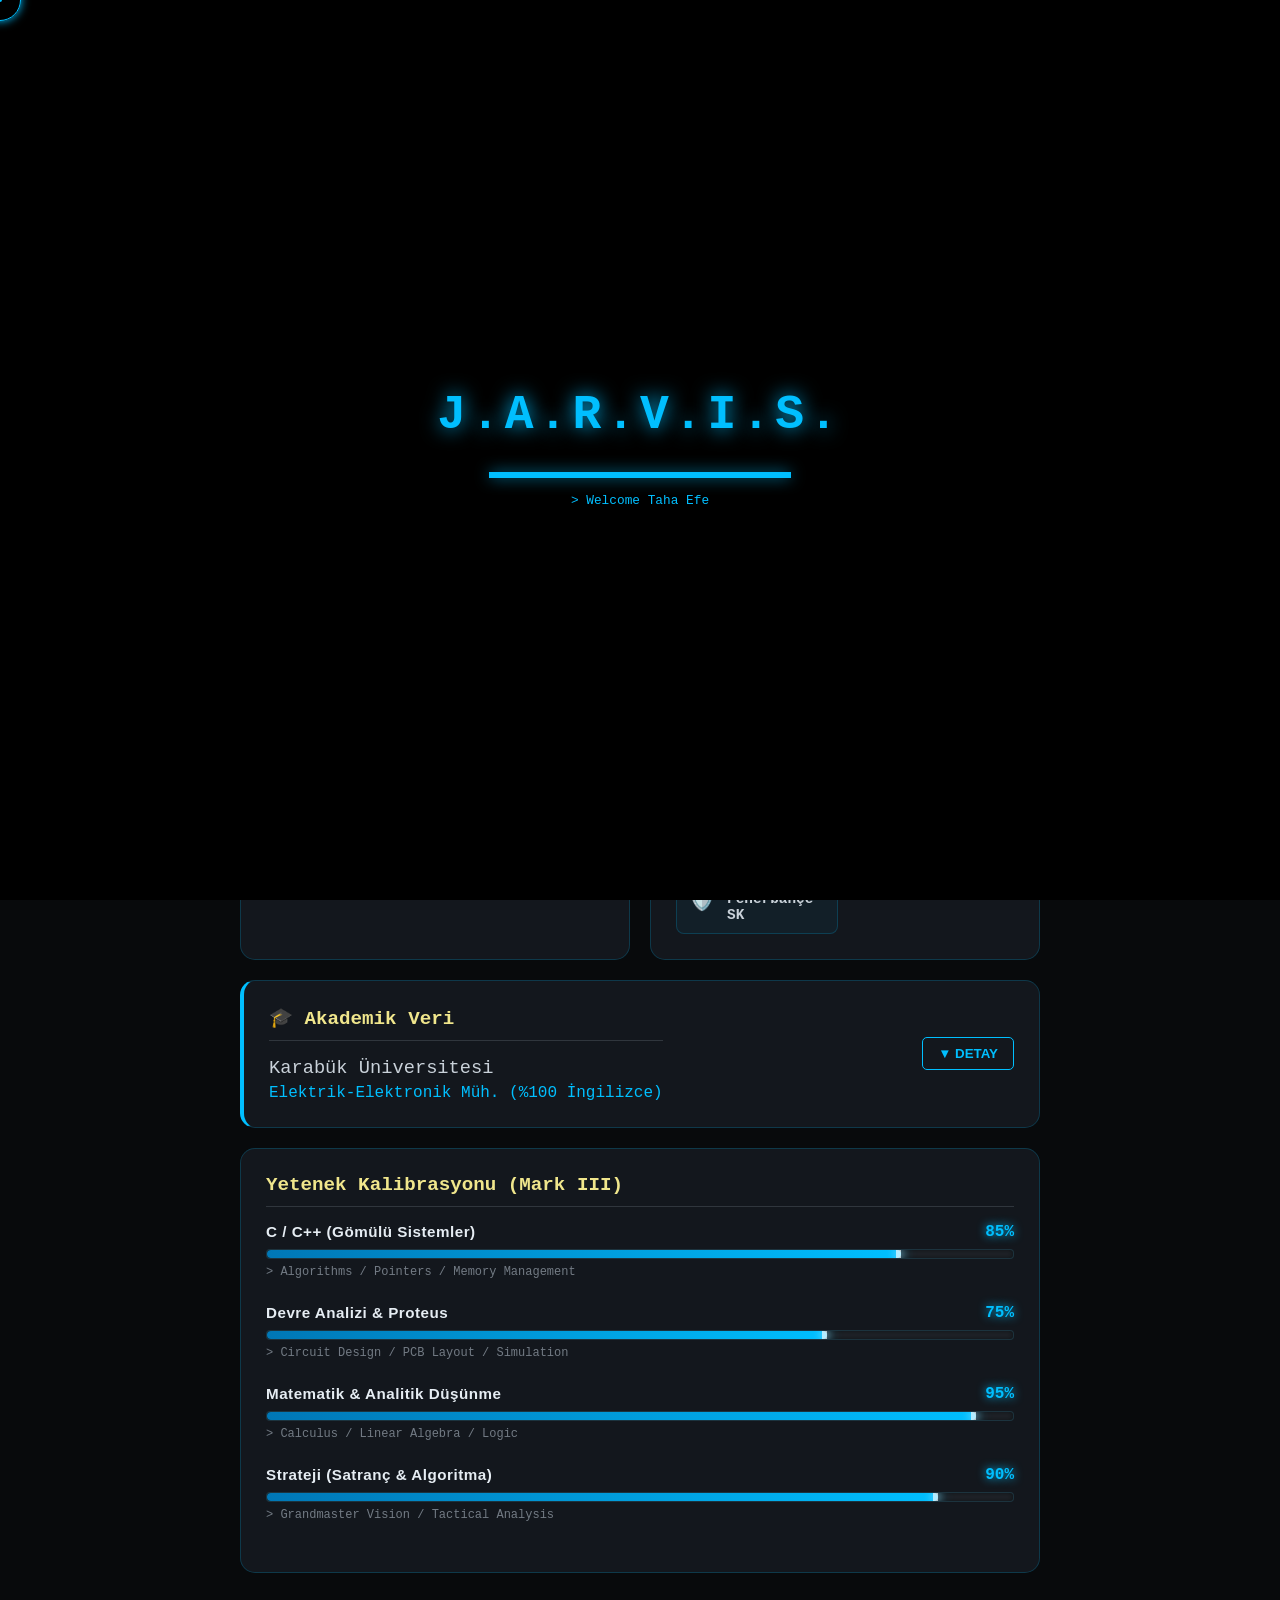
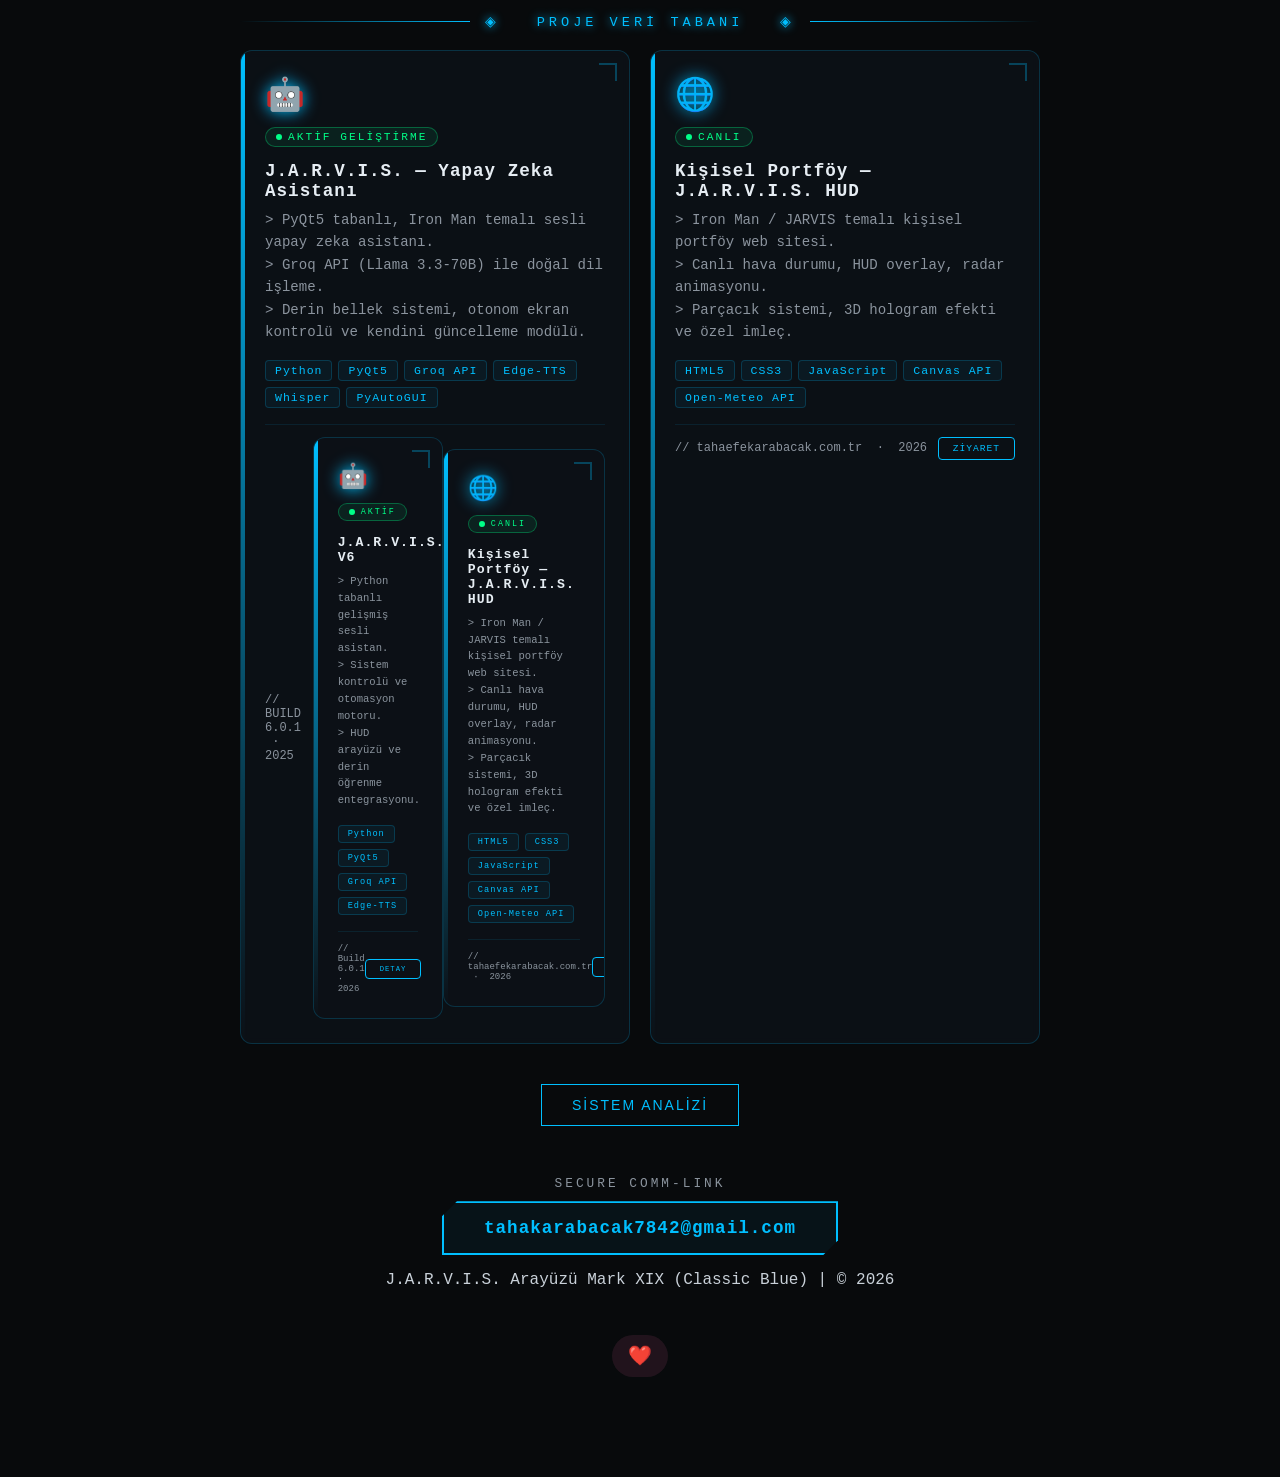
==== index.html @ f418971c "Add files via upload" ====
<!DOCTYPE html>
<html lang="tr">
<head>
    <meta name="description" content="Taha Efe Karabacak - Elektrik Elektronik Mühendisi Adayı & Yazılımcı. Kişisel portföy ve J.A.R.V.I.S. arayüzü.">
    
    <meta property="og:type" content="website">
    <meta property="og:url" content="https://www.tahaefekarabacak.com.tr/">
    <meta property="og:title" content="Taha Efe | Dijital Portföy & Sistem Arayüzü">
    <meta property="og:description" content="Taha Efe Karabacak'ın kişisel web paneli. Projeler, sistem donanımları ve mühendislik günlükleri.">
    <meta property="og:image" content="https://www.tahaefekarabacak.com.tr/onizleme.jpg">

    <meta name="twitter:card" content="summary_large_image">
    <meta name="twitter:title" content="Taha Efe | Sistem Çevrimiçi">
    <meta name="twitter:description" content="Elektrik Elektronik Mühendisi Adayı Taha Efe Karabacak'ın kişisel paneli.">
    <meta name="twitter:image" content="https://www.tahaefekarabacak.com.tr/onizleme.jpg">
    <meta charset="UTF-8">
    <meta name="viewport" content="width=device-width, initial-scale=1.0">
    <title>Taha Efe | J.A.R.V.I.S. Core Blue</title>
    <link rel="icon" type="image/svg+xml" href="data:image/svg+xml,%3Csvg xmlns='http://www.w3.org/2000/svg' viewBox='0 0 100 100'%3E%3C!-- Arka Plan Koyu --%3E%3Ccircle cx='50' cy='50' r='48' fill='%23080a0c'/%3E%3C!-- Dış Mekanik Halka --%3E%3Ccircle cx='50' cy='50' r='42' stroke='%2300e5ff' stroke-width='5' fill='none' stroke-dasharray='8 4' opacity='0.9'/%3E%3C!-- İç Enerji Çekirdeği --%3E%3Ccircle cx='50' cy='50' r='34' fill='%2300e5ff' opacity='0.7'/%3E%3Ccircle cx='50' cy='50' r='28' fill='%23ffffff' opacity='0.5'/%3E%3C!-- ÖZEL ÇİZİM ZIRH PLAKASI 'T' HARFİ --%3E%3Cpolygon points='25,32 75,32 70,45 56,45 54,78 46,78 44,45 30,45' fill='%23000000' stroke='%2300e5ff' stroke-width='1.5'/%3E%3C/svg%3E">    
    

    <style>
        /* --- 0. SABİT TEMA (BLUE) --- */
        :root {
            --primary-color: #00bfff; /* J.A.R.V.I.S. Mavisi */
            --bg-color: #080a0c;
            --text-color: #c9d1d9;
            --panel-bg: rgba(0, 191, 255, 0.03);
            --border-style: 1px solid rgba(0, 191, 255, 0.3);
        }

        /* --- 1. TEMEL YAPILAR --- */
        body {
            background-color: var(--bg-color);
            color: var(--text-color);
            font-family: 'Segoe UI', 'Courier New', sans-serif;
            margin: 0;
            display: flex;
            justify-content: center;
            padding: 40px 0;
            min-height: 100vh;
            overflow-x: hidden;
            cursor: none;
        }

        /* --- BOOT SCREEN --- */
        #boot-screen {
            position: fixed; top: 0; left: 0; width: 100vw; height: 100vh;
            background-color: #000000; z-index: 999999;
            display: flex; flex-direction: column; justify-content: center; align-items: center;
            font-family: 'Courier New', monospace; color: var(--primary-color);
            transition: transform 0.8s ease-in-out, opacity 0.8s ease-in-out;
        }
        .boot-logo { 
            font-size: 3em; font-weight: bold; letter-spacing: 5px; margin-bottom: 30px; 
            text-shadow: 0 0 20px var(--primary-color); animation: pulse 1s infinite; 
        }
        .boot-loader-container { width: 300px; height: 4px; background: #111; border: 1px solid var(--primary-color); position: relative; margin-bottom: 15px; }
        .boot-bar { height: 100%; background: var(--primary-color); width: 0%; box-shadow: 0 0 15px var(--primary-color); transition: width 0.1s linear; }
        .boot-log { font-size: 0.8em; color: var(--primary-color); min-height: 20px; text-align: center; }

        /* --- ÖZEL İMLEÇ --- */
        #custom-cursor {
            position: fixed; top: 0; left: 0; width: 40px; height: 40px;
            border: 1px solid var(--primary-color); border-radius: 50%; pointer-events: none; z-index: 9999999;
            transform: translate(-50%, -50%); box-shadow: 0 0 10px var(--primary-color);
            transition: width 0.1s, height 0.1s;
        }
        #custom-cursor::after {
            content: ''; position: absolute; top: 50%; left: 50%; width: 4px; height: 4px;
            background: var(--primary-color); border-radius: 50%; transform: translate(-50%, -50%);
        }
        body.clicking #custom-cursor { width: 30px; height: 30px; background: rgba(0, 191, 255, 0.2); }

        .container { width: 90%; max-width: 800px; text-align: center; position: relative; z-index: 2; padding-bottom: 60px; }
        #particle-canvas { position: fixed; top: 0; left: 0; width: 100%; height: 100%; z-index: 1; pointer-events: none; }

        /* --- ATMOSFER --- */
        .scanline {
            position: fixed; top: 0; left: 0; width: 100%; height: 5px;
            background: linear-gradient(to bottom, transparent, var(--primary-color), transparent);
            opacity: 0.1; z-index: 999; pointer-events: none; animation: scan 6s linear infinite;
        }
        .corner-bracket { position: fixed; width: 30px; height: 30px; border: 2px solid var(--primary-color); z-index: 100; pointer-events: none; opacity: 0.6; }
        .top-left { top: 20px; left: 20px; border-right: none; border-bottom: none; }
        .top-right { top: 20px; right: 20px; border-left: none; border-bottom: none; }
        .bottom-left { bottom: 20px; left: 20px; border-right: none; border-top: none; }
        .bottom-right { bottom: 20px; right: 20px; border-left: none; border-top: none; }

        /* --- 3D HOLOGRAM --- */
        .reactor-section { position: relative; height: 350px; display: flex; justify-content: center; align-items: center; margin-bottom: 20px; perspective: 1000px; }
        .hologram-base { 
            position: absolute; bottom: 20px; width: 200px; height: 200px; 
            border: 4px solid var(--primary-color); border-radius: 50%; opacity: 0.3;
            transform: rotateX(70deg); box-shadow: 0 0 50px var(--primary-color), inset 0 0 20px var(--primary-color); 
            animation: baseSpin 10s linear infinite;
        }
        .hologram-base::before { 
            content: ''; position: absolute; top: -10px; left: -10px; right: -10px; bottom: -10px; 
            border: 2px dashed var(--primary-color); border-radius: 50%; opacity: 0.5;
            animation: baseSpin 15s linear infinite reverse;
        }
        .hologram-beam { 
            position: absolute; bottom: 80px; width: 160px; height: 200px; 
            background: linear-gradient(to top, var(--primary-color), transparent); opacity: 0.2;
            transform: perspective(500px) rotateX(20deg); clip-path: polygon(20% 0%, 80% 0%, 100% 100%, 0% 100%); 
            filter: blur(10px); pointer-events: none;
        }
        .arc-reactor { 
            position: relative; width: 140px; height: 140px; border-radius: 50%; 
            display: flex; justify-content: center; align-items: center;
            background: radial-gradient(circle, rgba(13,17,23,0.9) 60%, transparent 70%); 
            box-shadow: 0 0 50px var(--primary-color); z-index: 10; 
            animation: floatReactor 4s ease-in-out infinite;
        }
        
        .arc-reactor::before { 
            content: ""; position: absolute; width: 100%; height: 100%; border-radius: 50%; 
            background: repeating-conic-gradient(from 0deg, var(--primary-color) 0deg 10deg, transparent 10deg 40deg); 
            -webkit-mask: radial-gradient(farthest-side, transparent 75%, #fff 76%); 
            mask: radial-gradient(farthest-side, transparent 75%, #fff 76%); 
            box-shadow: 0 0 30px var(--primary-color); animation: spin 5s linear infinite;
        }
        .core { 
            width: 40px; height: 40px; background: radial-gradient(circle, #ffffff 10%, var(--primary-color) 90%); 
            border-radius: 50%; box-shadow: 0 0 20px #fff, 0 0 60px var(--primary-color); 
            border: 2px solid rgba(255,255,255,0.8); animation: pulse 3s infinite alternate;
        }

        /* --- HUD --- */
        .hud-overlay { position: fixed; top: 0; left: 0; width: 100%; height: 100%; pointer-events: none; z-index: 100; padding: 20px; box-sizing: border-box; font-family: 'Courier New', monospace; color: var(--primary-color); font-size: 0.8em; text-shadow: 0 0 5px var(--primary-color); }
        .hud-top-left { position: absolute; top: 40px; left: 40px; text-align: left; }
        .hud-top-right { position: absolute; top: 40px; right: 40px; text-align: right; }
        .hud-bottom-left { position: absolute; bottom: 40px; left: 40px; text-align: left; }
        .hud-bottom-right { position: absolute; bottom: 40px; right: 40px; text-align: right; }
        .hud-box { border-left: 2px solid var(--primary-color); background: linear-gradient(90deg, rgba(0, 191, 255, 0.05), transparent); padding: 5px 10px; margin-bottom: 8px; }
        .hud-label { color: #8b949e; font-size: 0.7em; display: block; margin-bottom: 2px; }
        .hud-value { font-weight: bold; letter-spacing: 1px; }
        .blink { animation: blinker 1s linear infinite; }
        .radar-box { display: flex; flex-direction: column; align-items: center; justify-content: center; border-left: 2px solid var(--primary-color); background: rgba(0, 191, 255, 0.02); padding: 10px; }
        .radar-circle { width: 60px; height: 60px; border: 1px solid var(--primary-color); border-radius: 50%; position: relative; overflow: hidden; opacity: 0.8; }
        .radar-circle::after { content: ''; position: absolute; top: 50%; left: 50%; width: 4px; height: 4px; background: #fff; border-radius: 50%; transform: translate(-50%, -50%); }
        .radar-sweep { position: absolute; top: 0; left: 0; width: 100%; height: 100%; background: conic-gradient(from 0deg, transparent 0deg, var(--primary-color) 360deg); border-radius: 50%; animation: radarSpin 2s linear infinite; opacity: 0.5; }

        /* --- KARTLAR --- */
        .cards-layout { display: flex; gap: 20px; margin-top: 30px; flex-wrap: wrap; perspective: 1000px; }
        .card { flex: 1; min-width: 300px; background: rgba(22, 27, 34, 0.85); padding: 25px; border-radius: 15px; border: 1px solid rgba(0, 191, 255, 0.2); text-align: left; backdrop-filter: blur(3px); transform-style: preserve-3d; transform: perspective(1000px); transition: transform 0.1s ease, box-shadow 0.3s ease; }
        .card:hover { border-color: var(--primary-color); box-shadow: 0 0 30px var(--primary-color); }
        h1 { color: var(--primary-color); letter-spacing: 4px; text-transform: uppercase; margin: 20px 0; font-size: 2em; text-shadow: 0 0 10px var(--primary-color); }
        h2 { color: #f0e68c; font-size: 1.2em; border-bottom: 1px solid #30363d; padding-bottom: 10px; margin-top: 0; }
        .specs-grid { display: grid; grid-template-columns: repeat(auto-fit, minmax(140px, 1fr)); gap: 15px; margin-top: 15px; }
        .spec-item { background: rgba(0, 191, 255, 0.05); border: 1px solid rgba(0, 191, 255, 0.2); border-radius: 8px; padding: 10px; display: flex; align-items: center; transition: 0.3s; cursor: none; }
        .spec-item:hover { background: rgba(0, 191, 255, 0.15); border-color: var(--primary-color); transform: translateY(-3px); box-shadow: 0 0 15px var(--primary-color); }
        .spec-icon { font-size: 1.5em; margin-right: 10px; }
        .spec-info { display: flex; flex-direction: column; text-align: left; }
        .spec-label { font-size: 0.75em; color: #8b949e; text-transform: uppercase; letter-spacing: 1px; }
        .spec-value { font-size: 0.9em; color: #c9d1d9; font-weight: bold; margin-top: 2px; }
        .skill-box-pro { margin-bottom: 25px; position: relative; }
        .sb-header { display: flex; justify-content: space-between; margin-bottom: 8px; font-family: 'Segoe UI', sans-serif; }
        .sb-name { color: #e6edf3; font-weight: 600; letter-spacing: 0.5px; font-size: 0.95em; }
        .sb-val { color: var(--primary-color); font-weight: bold; font-family: 'Courier New', monospace; text-shadow: 0 0 10px var(--primary-color); }
        .sb-track { height: 8px; background: rgba(255, 255, 255, 0.05); border-radius: 4px; overflow: hidden; position: relative; box-shadow: inset 0 0 5px rgba(0,0,0,0.5); border: 1px solid rgba(0, 191, 255, 0.1); }
        .sb-fill { height: 100%; background: linear-gradient(90deg, #0077b6, var(--primary-color)); border-radius: 4px; box-shadow: 0 0 15px var(--primary-color); position: relative; width: 0; animation: loadLaser 1.5s cubic-bezier(0.22, 1, 0.36, 1) forwards; }
        .sb-fill::after { content: ''; position: absolute; top: 0; right: 0; width: 5px; height: 100%; background: #fff; box-shadow: 0 0 10px #fff; opacity: 0.7; }
        .sb-tags { font-size: 0.75em; color: #8b949e; margin-top: 6px; font-family: 'Courier New', monospace; opacity: 0.8; }
        .stark-button { background: transparent; color: var(--primary-color); border: 1px solid var(--primary-color); padding: 12px 30px; font-size: 14px; letter-spacing: 2px; cursor: none; margin-top: 40px; transition: 0.3s; text-transform: uppercase; }
        .stark-button:hover { background: var(--primary-color); color: #080a0c; box-shadow: 0 0 30px var(--primary-color); }

        /* --- MAIL BUTONU --- */
        .comm-link-wrapper { display: flex; flex-direction: column; align-items: center; margin-top: 50px; }
        .comm-label { font-size: 0.8em; letter-spacing: 3px; color: #8b949e; margin-bottom: 10px; text-transform: uppercase; font-family: 'Courier New', monospace; }
        .jarvis-btn { position: relative; display: inline-flex; justify-content: center; align-items: center; background: rgba(0, 191, 255, 0.05); border: 2px solid var(--primary-color); padding: 15px 40px; font-family: 'Courier New', monospace; color: var(--primary-color); font-size: 1.1em; font-weight: bold; letter-spacing: 1px; cursor: none; overflow: hidden; transition: all 0.3s ease; clip-path: polygon(15px 0, 100% 0, 100% calc(100% - 15px), calc(100% - 15px) 100%, 0 100%, 0 15px); }
        .jarvis-btn:hover { background: rgba(0, 191, 255, 0.2); box-shadow: 0 0 30px var(--primary-color); text-shadow: 0 0 10px var(--primary-color); letter-spacing: 2px; }
        .btn-glare { position: absolute; top: 0; left: -100%; width: 50%; height: 100%; background: linear-gradient(90deg, transparent, rgba(255,255,255,0.4), transparent); transform: skewX(-25deg); animation: glareAnim 3s infinite; }
        .jarvis-btn.copied { border-color: #00ff00; color: #00ff00; background: rgba(0, 255, 0, 0.1); box-shadow: 0 0 30px rgba(0, 255, 0, 0.4); }

        .secret-protocol { margin-top: 30px; display: inline-flex; align-items: center; justify-content: center; background: rgba(255, 105, 180, 0.1); padding: 8px 15px; border-radius: 30px; transition: 0.5s; cursor: none; border: 1px solid transparent; }
        .secret-protocol:hover { background: rgba(255, 105, 180, 0.2); border: 1px solid #ff69b4; box-shadow: 0 0 15px rgba(255, 105, 180, 0.4); }
        .heart-icon { font-size: 1.2em; animation: heartbeat 1.5s infinite; }
        .hidden-message { max-width: 0; opacity: 0; overflow: hidden; white-space: nowrap; color: #ff69b4; font-weight: bold; font-size: 0.95em; transition: all 0.8s ease-in-out; margin-left: 0; }
        .secret-protocol:hover .hidden-message { max-width: 300px; opacity: 1; margin-left: 10px; }

        /* --- MODAL --- */
        .modal-overlay { 
            display: none; position: fixed; top: 0; left: 0; width: 100%; height: 100%; 
            background: rgba(0, 0, 0, 0.85); 
            z-index: 100000; 
            justify-content: center; align-items: center; backdrop-filter: blur(5px); 
        }
        .modal-content { background: rgba(13, 17, 23, 0.95); border: 2px solid var(--primary-color); box-shadow: 0 0 50px var(--primary-color), inset 0 0 20px rgba(0, 191, 255, 0.2); padding: 30px; width: 80%; max-width: 500px; border-radius: 10px; text-align: left; animation: scaleIn 0.3s ease-out; cursor: none; }
        .modal-header { color: var(--primary-color); border-bottom: 1px dashed var(--primary-color); padding-bottom: 10px; margin-top: 0; text-transform: uppercase; letter-spacing: 2px; text-shadow: 0 0 10px var(--primary-color); }
        .modal-text { font-family: 'Courier New', monospace; color: #c9d1d9; line-height: 1.6; margin-top: 15px; font-size: 0.95em; min-height: 150px; }

        @keyframes spin { from { transform: rotate(0deg); } to { transform: rotate(360deg); } }
        @keyframes pulse { 0% { transform: scale(0.9); opacity: 0.8; } 100% { transform: scale(1.1); opacity: 1; } }
        @keyframes scaleIn { from { transform: scale(0.8); opacity: 0; } to { transform: scale(1); opacity: 1; } }
        @keyframes heartbeat { 0% { transform: scale(1); } 15% { transform: scale(1.3); } 30% { transform: scale(1); } 45% { transform: scale(1.15); } 60% { transform: scale(1); } }
        @keyframes loadLaser { from { width: 0; } }
        @keyframes scan { 0% { top: -10%; } 100% { top: 110%; } }
        @keyframes blinker { 50% { opacity: 0; } }
        @keyframes baseSpin { from { transform: rotateX(70deg) rotateZ(0deg); } to { transform: rotateX(70deg) rotateZ(360deg); } }
        @keyframes floatReactor { 0%, 100% { transform: translateY(0); } 50% { transform: translateY(-15px); } }
        @keyframes glareAnim { 0% { left: -100%; } 20% { left: 200%; } 100% { left: 200%; } }
        @keyframes radarSpin { from { transform: rotate(0deg); } to { transform: rotate(360deg); } }
        /* --- PROJELERİM SEKME --- */
        .section-title {
            display: flex; align-items: center; gap: 15px;
            margin: 40px 0 20px 0; text-align: left;
        }
        .section-title::before {
            content: ''; flex: 1; height: 1px;
            background: linear-gradient(90deg, transparent, var(--primary-color));
        }
        .section-title::after {
            content: ''; flex: 1; height: 1px;
            background: linear-gradient(90deg, var(--primary-color), transparent);
        }
        .section-title span {
            color: var(--primary-color); font-family: 'Courier New', monospace;
            font-size: 0.85em; letter-spacing: 4px; text-transform: uppercase;
            text-shadow: 0 0 10px var(--primary-color); white-space: nowrap;
        }
        .project-grid { display: grid; grid-template-columns: repeat(auto-fit, minmax(340px, 1fr)); gap: 20px; margin-top: 10px; }
        .project-card { background: rgba(13,17,23,0.9); border: 1px solid rgba(0,191,255,0.2); border-radius: 12px; padding: 24px; text-align: left; position: relative; overflow: hidden; transition: all 0.3s ease; cursor: none; backdrop-filter: blur(5px); }
        .project-card::before { content: ''; position: absolute; top: 0; left: 0; width: 4px; height: 100%; background: linear-gradient(180deg, var(--primary-color), transparent); }
        .project-card:hover { border-color: var(--primary-color); box-shadow: 0 0 30px rgba(0,191,255,0.15); transform: translateY(-4px); }
        .project-corner { position: absolute; top: 12px; right: 12px; width: 16px; height: 16px; border-top: 2px solid var(--primary-color); border-right: 2px solid var(--primary-color); opacity: 0.3; transition: 0.3s; }
        .project-card:hover .project-corner { opacity: 1; }
        .project-status { display: inline-flex; align-items: center; gap: 6px; font-size: 0.7em; font-family: 'Courier New', monospace; letter-spacing: 2px; text-transform: uppercase; padding: 3px 10px; border-radius: 20px; margin-bottom: 14px; }
        .status-active { color: #00ff88; background: rgba(0,255,136,0.08); border: 1px solid rgba(0,255,136,0.3); }
        .status-wip    { color: #ffaa00; background: rgba(255,170,0,0.08);  border: 1px solid rgba(255,170,0,0.3); }
        .status-done   { color: var(--primary-color); background: rgba(0,191,255,0.08); border: 1px solid rgba(0,191,255,0.3); }
        .status-dot { width: 6px; height: 6px; border-radius: 50%; background: currentColor; animation: blinker 1.2s linear infinite; }
        .project-name { color: #e6edf3; font-size: 1.1em; font-weight: 700; letter-spacing: 1px; margin-bottom: 8px; }
        .project-desc { color: #8b949e; font-size: 0.88em; line-height: 1.6; margin-bottom: 16px; font-family: 'Courier New', monospace; }
        .project-tags { display: flex; flex-wrap: wrap; gap: 6px; margin-bottom: 16px; }
        .tag { font-size: 0.72em; font-family: 'Courier New', monospace; padding: 3px 9px; border-radius: 4px; letter-spacing: 1px; background: rgba(0,191,255,0.06); border: 1px solid rgba(0,191,255,0.2); color: var(--primary-color); }
        .project-meta { display: flex; justify-content: space-between; align-items: center; border-top: 1px solid rgba(0,191,255,0.1); padding-top: 12px; font-size: 0.75em; font-family: 'Courier New', monospace; color: #8b949e; }
        .project-btn { background: transparent; border: 1px solid var(--primary-color); color: var(--primary-color); padding: 5px 14px; font-size: 0.8em; font-family: 'Courier New', monospace; letter-spacing: 1px; cursor: none; transition: 0.3s; border-radius: 4px; }
        .project-btn:hover { background: var(--primary-color); color: #080a0c; box-shadow: 0 0 15px var(--primary-color); }
        .project-icon { font-size: 2em; margin-bottom: 12px; display: block; filter: drop-shadow(0 0 8px var(--primary-color)); }

    </style>
</head>
<body>

    <div id="boot-screen">
        <div class="boot-logo">J.A.R.V.I.S.</div>
        <div class="boot-loader-container"><div class="boot-bar" id="boot-bar-fill"></div></div>
        <div class="boot-log" id="boot-log">Initializing...</div>
    </div>

    <div id="custom-cursor"></div>
    <canvas id="particle-canvas"></canvas>
    
    <div class="scanline"></div>
    <div class="corner-bracket top-left"></div>
    <div class="corner-bracket top-right"></div>
    <div class="corner-bracket bottom-left"></div>
    <div class="corner-bracket bottom-right"></div>

    <div class="hud-overlay">
        <div class="hud-top-left">
            <div class="hud-box"><span class="hud-label">SYSTEM TIME</span><span class="hud-value" id="hud-time">00:00:00</span></div>
            <div class="hud-box"><span class="hud-label">DATE</span><span class="hud-value" id="hud-date">YYYY-MM-DD</span></div>
        </div>
        <div class="hud-top-right">
            <div class="hud-box"><span class="hud-label">LOCATION</span><span class="hud-value">KARABUK, TR</span></div>
            <div class="hud-box"><span class="hud-label">COORDS</span><span class="hud-value">41.20°N, 32.62°E</span></div>
            <div class="hud-box"><span class="hud-label">WEATHER (LIVE)</span><span class="hud-value" id="hud-weather">CONNECTING...</span></div>
        </div>
        <div class="hud-bottom-left">
            <div class="hud-box"><span class="hud-label">CPU LOAD</span><span class="hud-value" id="hud-cpu">12%</span></div>
            <div class="hud-box"><span class="hud-label">MEMORY</span><span class="hud-value" id="hud-ram">4.2 / 32 GB</span></div>
        </div>
        <div class="hud-bottom-right">
            <div class="radar-box"><span class="hud-label">RADAR SCAN</span><div class="radar-circle"><div class="radar-sweep"></div></div></div>
            <div class="hud-box" style="margin-top:5px; text-align:right;"><span class="hud-label">NETWORK</span><span class="hud-value" style="color:#00ff00;">ONLINE <span class="blink">●</span></span></div>
        </div>
    </div>

    <div class="container">
        
        <div class="reactor-section">
            <div class="hologram-base"></div> 
            <div class="hologram-beam"></div> 
            <div class="arc-reactor">
                <div class="core"></div>
            </div>
        </div>

        <h1>SİSTEM J.A.R.V.I.S.</h1>
        <h2 style="color: #c9d1d9; letter-spacing: 4px; font-weight: 300; font-size: 1.5em; margin-top: 0;">TAHA EFE KARABACAK</h2>
        <p style="color: #8b949e; letter-spacing: 1px;">Elektrik-Elektronik Mühendisliği | Karabük Üniversitesi</p>

        <div class="cards-layout">
            <section class="card tilt-card">
                <h2>🧬 Kimlik & Misyon</h2>
                <p style="margin-bottom: 15px;">Merhaba, ben Taha Efe. Karabük Üniversitesi <strong>Elektrik-Elektronik Mühendisliği</strong> öğrencisiyim.</p>
                <p>Mühendislik disiplinini sanatsal vizyonla birleştiriyorum. Satranç tahtasındaki stratejik derinliği, elektronik devrelerin karmaşık dünyasına taşıyorum.</p>
                <p style="margin-top: 15px; color: #8b949e; font-style: italic;">"Hedefim: Geleceğin teknolojilerini sadece kullanmak değil, bizzat inşa etmek."</p>
            </section>

            <section class="card tilt-card">
                <h2>📂 Teknik Veri Tabanı</h2>
                <p style="font-size: 0.8em; color: #8b949e; margin-bottom: 15px;">(Detaylı analiz için modüllere tıklayınız)</p>
                <div class="specs-grid">
                    <div class="spec-item" onclick="detayGoster('misyon')"><span class="spec-icon">🚀</span><div class="spec-info"><span class="spec-label">Ana Direktif</span><span class="spec-value">Vizyon & Misyon</span></div></div>
                    <div class="spec-item" onclick="detayGoster('egitim')"><span class="spec-icon">🎓</span><div class="spec-info"><span class="spec-label">Mimari / Bölüm</span><span class="spec-value">Elektrik-Elektronik</span></div></div>
                    <div class="spec-item" onclick="detayGoster('dil')"><span class="spec-icon">🌐</span><div class="spec-info"><span class="spec-label">İletişim</span><span class="spec-value">%100 İngilizce</span></div></div>
                    <div class="spec-item" onclick="detayGoster('strateji')"><span class="spec-icon">🏆</span><div class="spec-info"><span class="spec-label">Algoritma</span><span class="spec-value">14x Madalya</span></div></div>
                    <div class="spec-item" onclick="detayGoster('takim')"><span class="spec-icon">🛡️</span><div class="spec-info"><span class="spec-label">Sadakat</span><span class="spec-value">Fenerbahçe SK</span></div></div>
                </div>
            </section>
        </div>

        <div class="card tilt-card" style="margin-top: 20px; border-left: 4px solid var(--primary-color);">
            <div style="display: flex; justify-content: space-between; align-items: center;">
                <div style="text-align: left;">
                    <h2>🎓 Akademik Veri</h2>
                    <h3 style="color: #c9d1d9; font-weight: 400; margin: 0;">Karabük Üniversitesi</h3>
                    <p style="color: var(--primary-color); margin-top: 5px; margin-bottom: 0;">Elektrik-Elektronik Müh. (%100 İngilizce)</p>
                </div>
                <button onclick="egitimDetay()" id="btn-detay" style="background: transparent; border: 1px solid var(--primary-color); color: var(--primary-color); padding: 8px 15px; cursor: none; border-radius: 5px; font-weight: bold;">▼ DETAY</button>
            </div>
            <div id="gizli-detay" style="display: none; margin-top: 20px; padding-top: 15px; border-top: 1px dashed rgba(255,255,255, 0.3); text-align: left;">
                <p style="line-height: 1.6; color: #c9d1d9; font-family: 'Courier New', monospace; font-size: 0.95em;">
                    <strong style="color: var(--primary-color);">> J.A.R.V.I.S. ACADEMIC PROTOCOL v2.5</strong><br>
                    <strong style="color: var(--primary-color);">> STATUS:</strong> ACTIVE DATA ACQUISITION...<br><br>
                    <strong>[KONUM DÜĞÜMÜ]:</strong> Karabük Üniversitesi Üssü.<br>
                    <strong>[ANA DİREKTİF]:</strong> Elektrik-Elektronik Mühendisliği.<br>
                    <strong>[DİL PARAMETRESİ]:</strong> %100 İngilizce Entegrasyonu.<br><br>
                    <strong style="color: var(--primary-color);">> SİSTEM ANALİZİ:</strong><br>
                    Efendim, şu anda temel veri toplama aşamasındayım. Eğitim modülü, küresel mühendislik standartlarına erişim için %100 İngilizce olarak kodlanmıştır.
                </p>
            </div>
        </div>

        <div class="card tilt-card" style="margin-top: 20px;">
            <h2>Yetenek Kalibrasyonu (Mark III)</h2>
            <div class="skill-box-pro">
                <div class="sb-header"><span class="sb-name">C / C++ (Gömülü Sistemler)</span><span class="sb-val">85%</span></div>
                <div class="sb-track"><div class="sb-fill" style="width: 85%;"></div></div>
                <div class="sb-tags">> Algorithms / Pointers / Memory Management</div>
            </div>
            <div class="skill-box-pro">
                <div class="sb-header"><span class="sb-name">Devre Analizi & Proteus</span><span class="sb-val">75%</span></div>
                <div class="sb-track"><div class="sb-fill" style="width: 75%;"></div></div>
                <div class="sb-tags">> Circuit Design / PCB Layout / Simulation</div>
            </div>
            <div class="skill-box-pro">
                <div class="sb-header"><span class="sb-name">Matematik & Analitik Düşünme</span><span class="sb-val">95%</span></div>
                <div class="sb-track"><div class="sb-fill" style="width: 95%;"></div></div>
                <div class="sb-tags">> Calculus / Linear Algebra / Logic</div>
            </div>
            <div class="skill-box-pro">
                <div class="sb-header"><span class="sb-name">Strateji (Satranç & Algoritma)</span><span class="sb-val">90%</span></div>
                <div class="sb-track"><div class="sb-fill" style="width: 90%;"></div></div>
                <div class="sb-tags">> Grandmaster Vision / Tactical Analysis</div>
            </div>
        </div>

        
        <div class="section-title"><span>◈ &nbsp; PROJE VERİ TABANI &nbsp; ◈</span></div>

        <div class="project-grid">

            <!-- PROJE 1: JARVIS -->
            <div class="project-card tilt-card">
                <div class="project-corner"></div>
                <span class="project-icon">🤖</span>
                <div class="project-status status-active"><span class="status-dot"></span> AKTİF GELİŞTİRME</div>
                <div class="project-name">J.A.R.V.I.S. — Yapay Zeka Asistanı</div>
                <div class="project-desc">
                    > PyQt5 tabanlı, Iron Man temalı sesli yapay zeka asistanı.<br>
                    > Groq API (Llama 3.3-70B) ile doğal dil işleme.<br>
                    > Derin bellek sistemi, otonom ekran kontrolü ve kendini güncelleme modülü.
                </div>
                <div class="project-tags">
                    <span class="tag">Python</span>
                    <span class="tag">PyQt5</span>
                    <span class="tag">Groq API</span>
                    <span class="tag">Edge-TTS</span>
                    <span class="tag">Whisper</span>
                    <span class="tag">PyAutoGUI</span>
                </div>
                <div class="project-meta">
                    <span>// BUILD 6.0.1 &nbsp;·&nbsp; 2025</span>
<div class="project-card tilt-card">
    <div class="project-corner"></div>
    <span class="project-icon">🤖</span>
    <div class="project-status status-active"><span class="status-dot"></span> AKTİF</div>
    <div class="project-name">J.A.R.V.I.S. V6</div>
    <div class="project-desc">
        > Python tabanlı gelişmiş sesli asistan.<br>
        > Sistem kontrolü ve otomasyon motoru.<br>
        > HUD arayüzü ve derin öğrenme entegrasyonu.
    </div>
    <div class="project-tags">
        <span class="tag">Python</span>
        <span class="tag">PyQt5</span>
        <span class="tag">Groq API</span>
        <span class="tag">Edge-TTS</span>
    </div>
    <div class="project-meta">
        <span>// Build 6.0.1 · 2026</span>
        <button class="project-btn" onclick="openModal('🤖 J.A.R.V.I.S. — DETAY', `■ PROJE: J.A.R.V.I.S. Yapay Zeka Asistanı\n■ VERSİYON: Build 6.0.1\n■ DURUM: Aktif Geliştirme\n\n[ÖZELLİKLER]\n> Sesli komut ile tam sistem kontrolü\n> Derin hafıza: Kalıcı JSON veri tabanı\n> Kendi kendini güncelleme motoru\n> Otonom Chrome / YouTube kontrolü\n> Spotify entegrasyonu\n> Gerçek zamanlı hava durumu\n> HUD tarzı PyQt5 arayüzü\n\n[TEKNOLOJİLER]\nPython · PyQt5 · Groq API\nEdge-TTS · SpeechRecognition\nSpotipy · PyAutoGUI · Pytesseract`);">DETAY</button>
    </div>
</div>

<div class="project-card tilt-card">
    <div class="project-corner"></div>
    <span class="project-icon">🌐</span>
    <div class="project-status status-active"><span class="status-dot"></span> CANLI</div>
    <div class="project-name">Kişisel Portföy — J.A.R.V.I.S. HUD</div>
    <div class="project-desc">
        > Iron Man / JARVIS temalı kişisel portföy web sitesi.<br>
        > Canlı hava durumu, HUD overlay, radar animasyonu.<br>
        > Parçacık sistemi, 3D hologram efekti ve özel imleç.
    </div>
    <div class="project-tags">
        <span class="tag">HTML5</span>
        <span class="tag">CSS3</span>
        <span class="tag">JavaScript</span>
        <span class="tag">Canvas API</span>
        <span class="tag">Open-Meteo API</span>
    </div>
    <div class="project-meta">
        <span>// tahaefekarabacak.com.tr &nbsp;·&nbsp; 2026</span>
        <button class="project-btn" onclick="window.open('https://www.tahaefekarabacak.com.tr', '_blank')">ZİYARET</button>
    </div>
</div>
                </div>
            </div>

            <!-- PROJE 2: WEB SİTESİ -->
            <div class="project-card tilt-card">
                <div class="project-corner"></div>
                <span class="project-icon">🌐</span>
                <div class="project-status status-active"><span class="status-dot"></span> CANLI</div>
                <div class="project-name">Kişisel Portföy — J.A.R.V.I.S. HUD</div>
                <div class="project-desc">
                    > Iron Man / JARVIS temalı kişisel portföy web sitesi.<br>
                    > Canlı hava durumu, HUD overlay, radar animasyonu.<br>
                    > Parçacık sistemi, 3D hologram efekti ve özel imleç.
                </div>
                <div class="project-tags">
                    <span class="tag">HTML5</span>
                    <span class="tag">CSS3</span>
                    <span class="tag">JavaScript</span>
                    <span class="tag">Canvas API</span>
                    <span class="tag">Open-Meteo API</span>
                </div>
                <div class="project-meta">
                    <span>// tahaefekarabacak.com.tr &nbsp;·&nbsp; 2026</span>
                    <button class="project-btn" onclick="window.open('https://www.tahaefekarabacak.com.tr', '_blank')">ZİYARET</button>
                </div>
            </div>

        </div>

        <button onclick="sistemKontrol()" class="stark-button">SİSTEM ANALİZİ</button>

        <div class="comm-link-wrapper">
            <div class="comm-label">SECURE COMM-LINK</div>
            <button id="email-btn" class="jarvis-btn">
                <span id="btn-text">tahakarabacak7842@gmail.com</span>
                <div class="btn-glare"></div>
            </button>
        </div>

        <footer>
            <p>J.A.R.V.I.S. Arayüzü Mark XIX (Classic Blue) | © 2026</p>
            <div class="secret-protocol">
                <span class="heart-icon">❤️</span>
                <span class="hidden-message">Nehir, sen benim gerçek güç kaynağımsın.</span>
            </div>
        </footer>

    </div>

    <div id="jarvis-modal" class="modal-overlay">
        <div class="modal-content">
            <h2 class="modal-header">⚠️ SYSTEM ALERT</h2>
            <div id="typewriter-text" class="modal-text"></div>
            <button onclick="closeModal()" class="stark-button" style="margin-top: 20px; width: auto;">ACKNOWLEDGE</button>
        </div>
    </div>

    <script>
        // --- BOOT SCREEN LOGIC ---
        const bootScreen = document.getElementById('boot-screen');
        const bootBarFill = document.getElementById('boot-bar-fill');
        const bootLog = document.getElementById('boot-log');
        const logs = ["Connecting to Satellite...", "Handshake Protocol: Established", "Loading Interface: Mark XIX", "Biometrics: Confirmed", "Welcome Taha Efe"];
        let progress = 0; let logIndex = 0;
        window.onload = function() {
            const bootInterval = setInterval(() => {
                progress += 2; bootBarFill.style.width = progress + "%";
                if (progress % 20 === 0 && logIndex < logs.length) { bootLog.innerText = "> " + logs[logIndex]; logIndex++; }
                if (progress >= 100) { 
                    clearInterval(bootInterval); 
                    setTimeout(() => { bootScreen.style.transform = 'translateY(-100%)'; }, 500); 
                    getRealWeather(); 
                }
            }, 30);
        };

        // --- İMLEÇ ---
        const cursor = document.getElementById('custom-cursor');
        document.addEventListener('mousemove', (e) => { cursor.style.left = e.clientX + 'px'; cursor.style.top = e.clientY + 'px'; });
        document.addEventListener('mousedown', () => document.body.classList.add('clicking'));
        document.addEventListener('mouseup', () => document.body.classList.remove('clicking'));

        // --- MAIL ---
        document.getElementById('email-btn').addEventListener('click', function() {
            const email = "tahakarabacak7842@gmail.com";
            const btn = this;
            const textSpan = document.getElementById('btn-text');
            navigator.clipboard.writeText(email).then(() => {
                btn.classList.add('copied'); textSpan.innerText = "ADRES KOPYALANDI";
                setTimeout(() => { btn.classList.remove('copied'); textSpan.innerText = email; }, 2000);
            });
        });

        // --- WEATHER ---
        async function getRealWeather() {
            try {
                const response = await fetch('https://api.open-meteo.com/v1/forecast?latitude=41.2061&longitude=32.6204&current_weather=true');
                const data = await response.json();
                const temp = data.current_weather.temperature;
                const code = data.current_weather.weathercode;
                const wmoCodes = { 0: "CLEAR SKY", 1: "MAINLY CLEAR", 2: "PARTLY CLOUDY", 3: "OVERCAST", 45: "FOGGY", 51: "DRIZZLE", 61: "RAIN", 71: "SNOW", 95: "STORM" };
                const condition = wmoCodes[code] || "UNK";
                document.getElementById('hud-weather').innerText = `${condition} / ${temp}°C`;
            } catch (error) { document.getElementById('hud-weather').innerText = "SAT LINK ERROR"; }
        }
        setInterval(getRealWeather, 900000);

        // --- HUD ---
        function updateHUD() {
            const now = new Date();
            document.getElementById('hud-time').innerText = now.toLocaleTimeString('en-US', { hour12: false });
            document.getElementById('hud-date').innerText = now.toISOString().split('T')[0];
            if (Math.random() > 0.5) {
                document.getElementById('hud-cpu').innerText = (Math.floor(Math.random() * 15) + 5) + "%";
                document.getElementById('hud-ram').innerText = (Math.random() * (4.5 - 3.8) + 3.8).toFixed(1) + " GB / 32 GB";
            }
        }
        setInterval(updateHUD, 1000); updateHUD();

        // --- DATA ---
        const veriTabani = {
            "misyon": { baslik: "🚀 VİZYON & MİSYON", icerik: "■ HEDEF: Türkiye'nin teknolojik bağımsızlığına katkı sağlamak.\n\nBir mühendis olarak görevim; savunma sanayi, enerji sistemleri ve yapay zeka entegrasyonları üzerine yerli ve milli çözümler üretmektir." },
            "egitim": { baslik: "🎓 AKADEMİK ALTYAPI", icerik: "■ KURUM: Karabük Üniversitesi\n■ BÖLÜM: Elektrik-Elektronik Mühendisliği\n\nBu disiplin, modern dünyanın sinir sistemini oluşturur. Devre teorisinden sinyal işlemeye kadar geniş bir spektrumda uzmanlaşıyorum." },
            "dil": { baslik: "🌐 KÜRESEL İLETİŞİM", icerik: "■ DİL: İngilizce (Advanced Level)\n■ ENTEGRASYON: %100\n\nTeknik literatürü ana kaynağında takip edebilmek adına eğitimimi tamamen İngilizce sürdürüyorum." },
            "strateji": { baslik: "🏆 STRATEJİK ZEKA", icerik: "■ TOPLAM ENVANTER: 14 Madalya\n   ├─ 11x Satranç (Stratejik Derinlik)\n   └─ 3x Futbol (Takım Çalışması)\n\nZihin ve beden senkronizasyonu tam." },
            "takim": { baslik: "🛡️ SADAKAT", icerik: "■ KULÜP: Fenerbahçe Spor Kulübü\n\nSadece bir takım değil, bir duruş." }
        };

        function detayGoster(anahtar) { const veri = veriTabani[anahtar]; if (veri) openModal(veri.baslik, veri.icerik); }
        function egitimDetay() { const d = document.getElementById("gizli-detay"); const b = document.getElementById("btn-detay"); if (d.style.display === "none") { d.style.display = "block"; b.innerHTML = "▲ GİZLE"; } else { d.style.display = "none"; b.innerHTML = "▼ DETAY"; } }
        function sistemKontrol() { openModal("⚠️ SYSTEM ALERT", "▌ J.A.R.V.I.S. SYSTEM DIAGNOSTIC v2.4\n▌ ------------------------------------\n■ USER ID: TAHA EFE KARABACAK\n■ SECURITY: ALPHA-1\n\n■ SYSTEM STATUS:\n   [OK] Arc Reactor Core\n   [OK] Neural Network\n   [OK] Biometric Sensors\n\n■ MISSION: Engineering The Future\n\n>> ALL SYSTEMS ONLINE. WELCOME SIR."); }

        let typewriterTimeout;
        function openModal(baslik, metin) {
            const modal = document.getElementById('jarvis-modal');
            const header = document.querySelector('.modal-header');
            const textArea = document.getElementById('typewriter-text');
            clearTimeout(typewriterTimeout);
            modal.style.display = 'flex';
            header.innerHTML = baslik; textArea.innerHTML = ""; 
            let i = 0; const speed = 15; 
            function typeWriter() { if (i < metin.length) { textArea.innerHTML += (metin.charAt(i) === '\n' ? '<br>' : metin.charAt(i)); i++; typewriterTimeout = setTimeout(typeWriter, speed); } }
            typeWriter();
        }
        function closeModal() { document.getElementById('jarvis-modal').style.display = 'none'; clearTimeout(typewriterTimeout); }

        // --- PARTİKÜLLER (SABİT MAVİ) ---
        const canvas = document.getElementById("particle-canvas");
        const ctx = canvas.getContext("2d");
        canvas.width = window.innerWidth; canvas.height = window.innerHeight;
        let particlesArray; let mouse = { x: null, y: null, radius: (canvas.height/140)*(canvas.width/140) }
        window.addEventListener('mousemove', function(event) { mouse.x = event.x; mouse.y = event.y; });
        window.addEventListener('resize', function() { canvas.width = innerWidth; canvas.height = innerHeight; mouse.radius = ((canvas.height/140)*(canvas.height/140)); init(); });

        class Particle {
            constructor(x,y,dx,dy,s) { this.x=x; this.y=y; this.dx=dx; this.dy=dy; this.s=s; }
            draw() { 
                ctx.beginPath(); ctx.arc(this.x,this.y,this.s,0,Math.PI*2,false); 
                // SABİT MAVİ RENK
                ctx.fillStyle='#00bfff'; ctx.fill(); 
            }
            update() {
                if(this.x>canvas.width||this.x<0) this.dx=-this.dx; if(this.y>canvas.height||this.y<0) this.dy=-this.dy;
                let dx=mouse.x-this.x; let dy=mouse.y-this.y; let dist=Math.sqrt(dx*dx+dy*dy);
                if(dist<mouse.radius+this.s){ if(mouse.x<this.x && this.x<canvas.width-this.s*10) this.x+=10; if(mouse.x>this.x && this.x>this.s*10) this.x-=10; if(mouse.y<this.y && this.y<canvas.height-this.s*10) this.y+=10; if(mouse.y>this.y && this.y>this.s*10) this.y-=10; }
                this.x+=this.dx; this.y+=this.dy; this.draw();
            }
        }
        function init() { particlesArray=[]; let n=(canvas.height*canvas.width)/9000; for(let i=0;i<n;i++){ let s=(Math.random()*2)+1; let x=(Math.random()*((innerWidth-s*2)-(s*2))+s*2); let y=(Math.random()*((innerHeight-s*2)-(s*2))+s*2); let dx=(Math.random()*2)-1; let dy=(Math.random()*2)-1; particlesArray.push(new Particle(x,y,dx,dy,s)); } }
        function animate() { requestAnimationFrame(animate); ctx.clearRect(0,0,innerWidth,innerHeight); for(let i=0;i<particlesArray.length;i++){ particlesArray[i].update(); } connect(); }
        function connect() { 
            let op=1; 
            for(let a=0;a<particlesArray.length;a++){ for(let b=a;b<particlesArray.length;b++){ let dist=((particlesArray[a].x-particlesArray[b].x)*(particlesArray[a].x-particlesArray[b].x))+((particlesArray[a].y-particlesArray[b].y)*(particlesArray[a].y-particlesArray[b].y)); if(dist<(canvas.width/7)*(canvas.height/7)){ op=1-(dist/20000); 
            // SABİT MAVİ BAĞLANTI RENGİ
            ctx.strokeStyle='rgba(0,191,255,'+op+')'; ctx.lineWidth=1; ctx.beginPath(); ctx.moveTo(particlesArray[a].x,particlesArray[a].y); ctx.lineTo(particlesArray[b].x,particlesArray[b].y); ctx.stroke(); } } } 
        }
        
        document.querySelectorAll('.tilt-card').forEach(card => {
            card.addEventListener('mousemove', (e) => { const rect = card.getBoundingClientRect(); const x = e.clientX - rect.left; const y = e.clientY - rect.top; const centerX = rect.width / 2; const centerY = rect.height / 2; const rotateX = ((y - centerY) / centerY) * -10; const rotateY = ((x - centerX) / centerX) * 10; card.style.transform = `perspective(1000px) rotateX(${rotateX}deg) rotateY(${rotateY}deg) scale(1.02)`; });
            card.addEventListener('mouseleave', () => { card.style.transform = 'perspective(1000px) rotateX(0) rotateY(0) scale(1)'; });
        });

        init(); animate();
    </script>
</body>
</html>
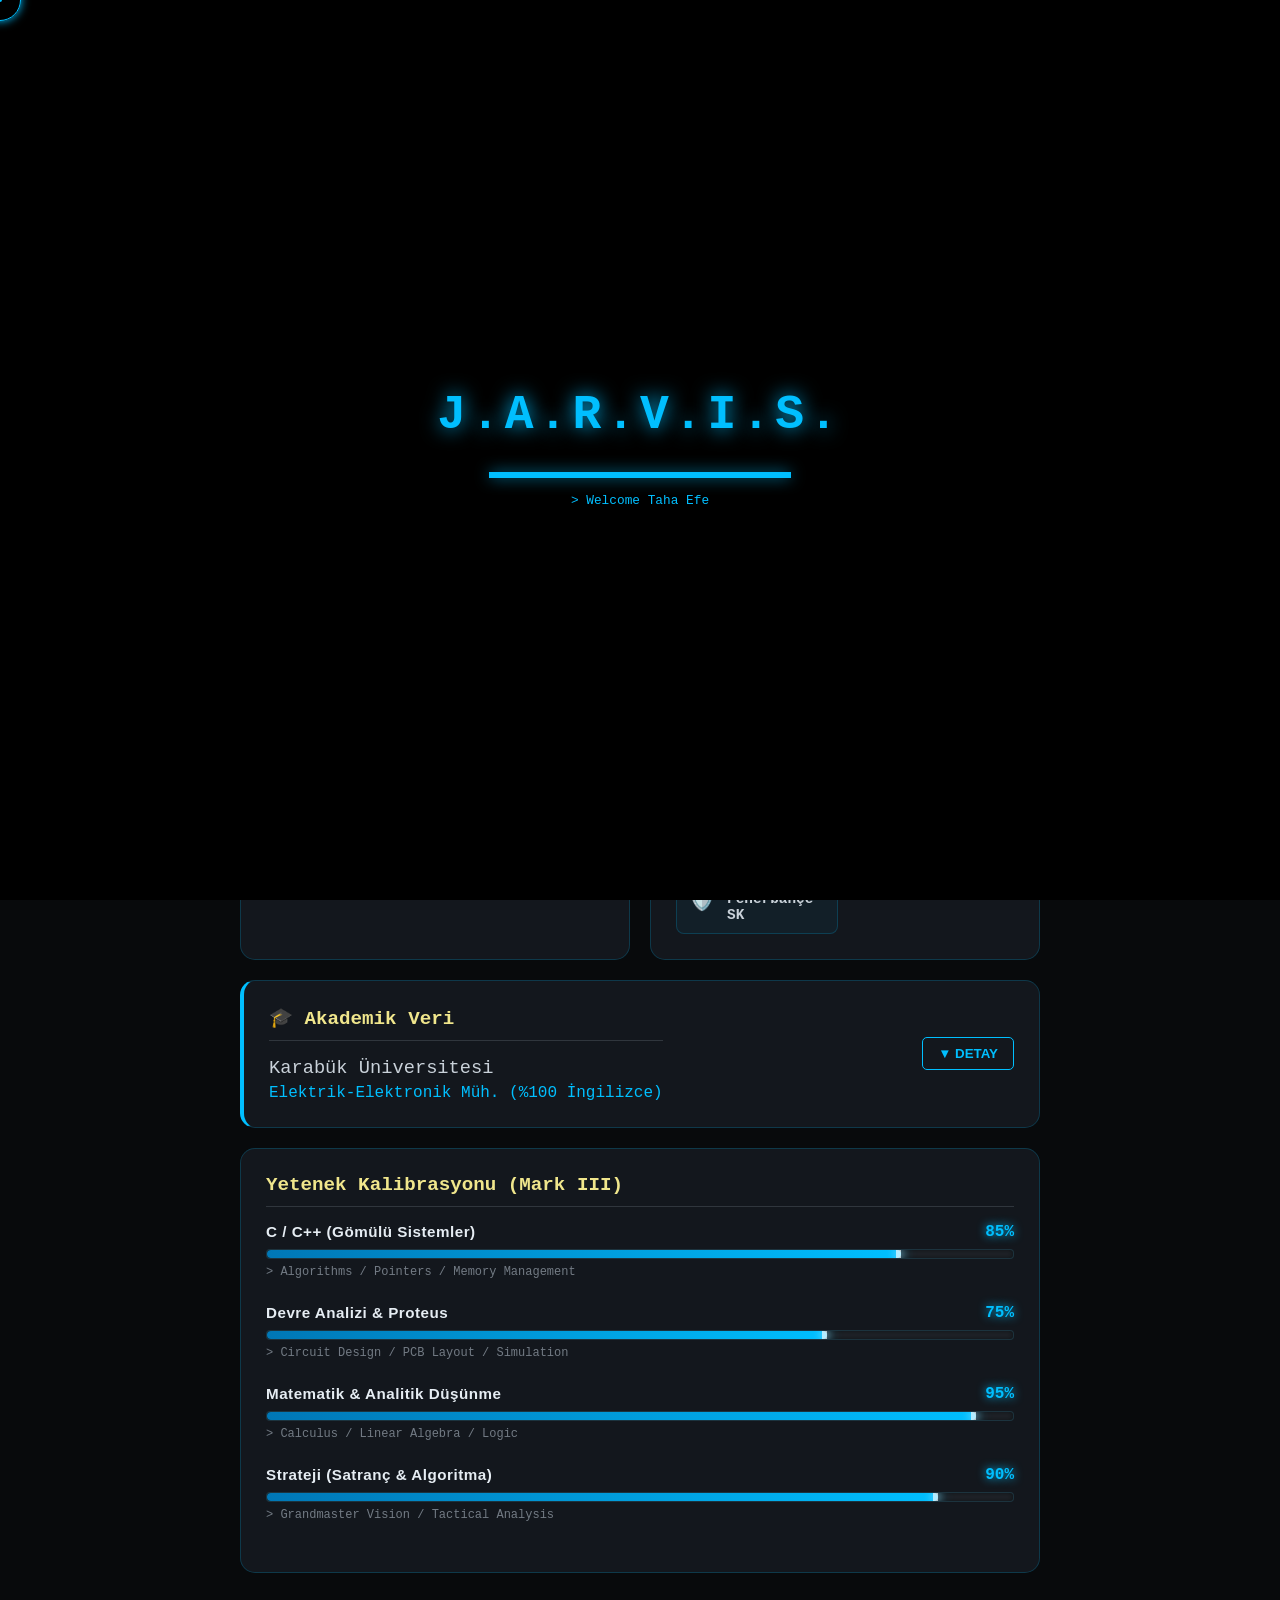
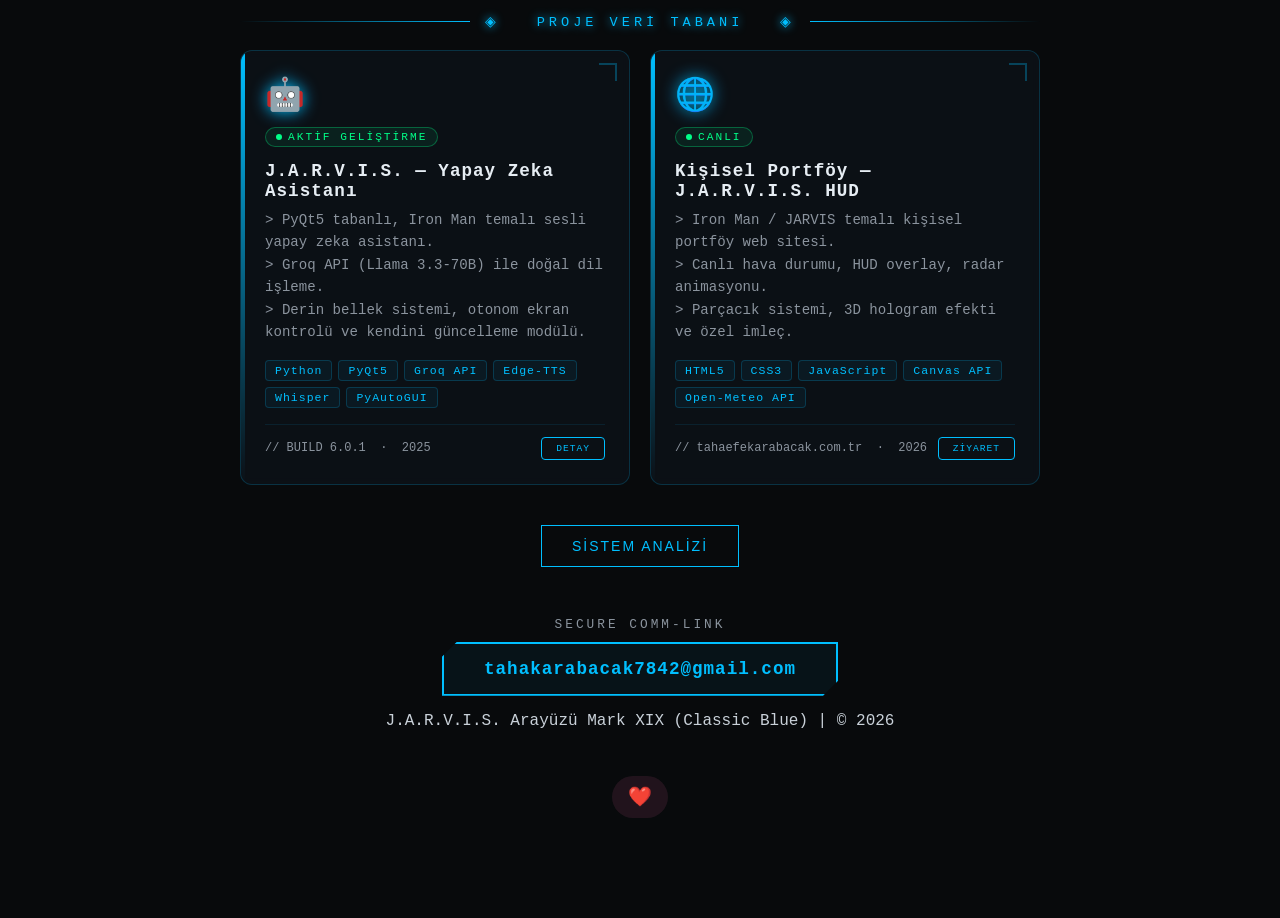
==== commit 14966128: "Add files via upload" ====
--- a/index.html
+++ b/index.html
@@ -386,50 +386,23 @@
                 </div>
                 <div class="project-meta">
                     <span>// BUILD 6.0.1 &nbsp;·&nbsp; 2025</span>
-<div class="project-card tilt-card">
-    <div class="project-corner"></div>
-    <span class="project-icon">🤖</span>
-    <div class="project-status status-active"><span class="status-dot"></span> AKTİF</div>
-    <div class="project-name">J.A.R.V.I.S. V6</div>
-    <div class="project-desc">
-        > Python tabanlı gelişmiş sesli asistan.<br>
-        > Sistem kontrolü ve otomasyon motoru.<br>
-        > HUD arayüzü ve derin öğrenme entegrasyonu.
-    </div>
-    <div class="project-tags">
-        <span class="tag">Python</span>
-        <span class="tag">PyQt5</span>
-        <span class="tag">Groq API</span>
-        <span class="tag">Edge-TTS</span>
-    </div>
-    <div class="project-meta">
-        <span>// Build 6.0.1 · 2026</span>
-        <button class="project-btn" onclick="openModal('🤖 J.A.R.V.I.S. — DETAY', `■ PROJE: J.A.R.V.I.S. Yapay Zeka Asistanı\n■ VERSİYON: Build 6.0.1\n■ DURUM: Aktif Geliştirme\n\n[ÖZELLİKLER]\n> Sesli komut ile tam sistem kontrolü\n> Derin hafıza: Kalıcı JSON veri tabanı\n> Kendi kendini güncelleme motoru\n> Otonom Chrome / YouTube kontrolü\n> Spotify entegrasyonu\n> Gerçek zamanlı hava durumu\n> HUD tarzı PyQt5 arayüzü\n\n[TEKNOLOJİLER]\nPython · PyQt5 · Groq API\nEdge-TTS · SpeechRecognition\nSpotipy · PyAutoGUI · Pytesseract`);">DETAY</button>
-    </div>
-</div>
-
-<div class="project-card tilt-card">
-    <div class="project-corner"></div>
-    <span class="project-icon">🌐</span>
-    <div class="project-status status-active"><span class="status-dot"></span> CANLI</div>
-    <div class="project-name">Kişisel Portföy — J.A.R.V.I.S. HUD</div>
-    <div class="project-desc">
-        > Iron Man / JARVIS temalı kişisel portföy web sitesi.<br>
-        > Canlı hava durumu, HUD overlay, radar animasyonu.<br>
-        > Parçacık sistemi, 3D hologram efekti ve özel imleç.
-    </div>
-    <div class="project-tags">
-        <span class="tag">HTML5</span>
-        <span class="tag">CSS3</span>
-        <span class="tag">JavaScript</span>
-        <span class="tag">Canvas API</span>
-        <span class="tag">Open-Meteo API</span>
-    </div>
-    <div class="project-meta">
-        <span>// tahaefekarabacak.com.tr &nbsp;·&nbsp; 2026</span>
-        <button class="project-btn" onclick="window.open('https://www.tahaefekarabacak.com.tr', '_blank')">ZİYARET</button>
-    </div>
-</div>
+                    <button class="project-btn" onclick="openModal('🤖 J.A.R.V.I.S. — DETAY', '■ PROJE: J.A.R.V.I.S. Yapay Zeka Asistanı
+■ VERSİYON: Build 6.0.1
+■ DURUM: Aktif Geliştirme
+
+[ÖZELLİKLER]
+> Sesli komut ile tam sistem kontrolü
+> Derin hafıza: Kalıcı JSON veri tabanı
+> Kendi kendini güncelleme motoru
+> Otonom Chrome / YouTube kontrolü
+> Spotify entegrasyonu
+> Gerçek zamanlı hava durumu
+> HUD tarzı PyQt5 arayüzü
+
+[TEKNOLOJİLER]
+Python · PyQt5 · Groq API
+Edge-TTS · SpeechRecognition
+Spotipy · PyAutoGUI · Pytesseract');">DETAY</button>
                 </div>
             </div>
 
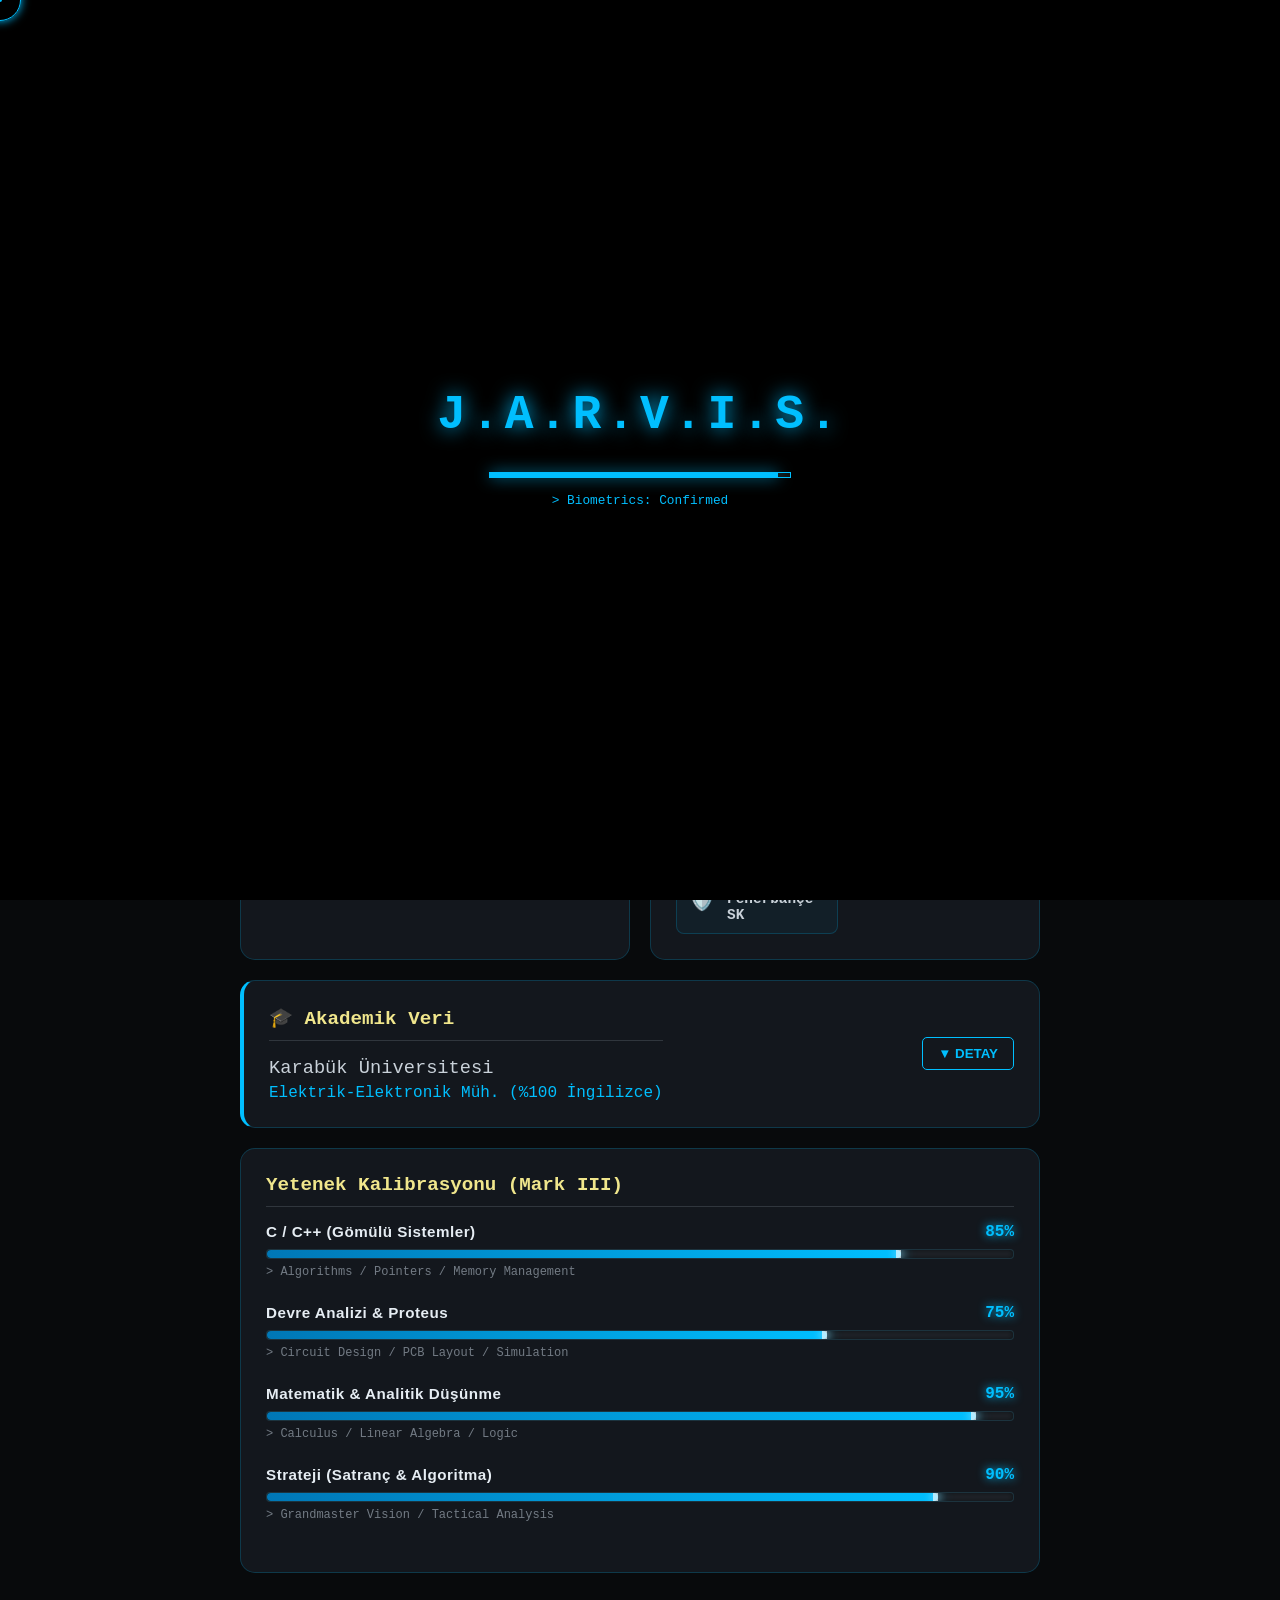
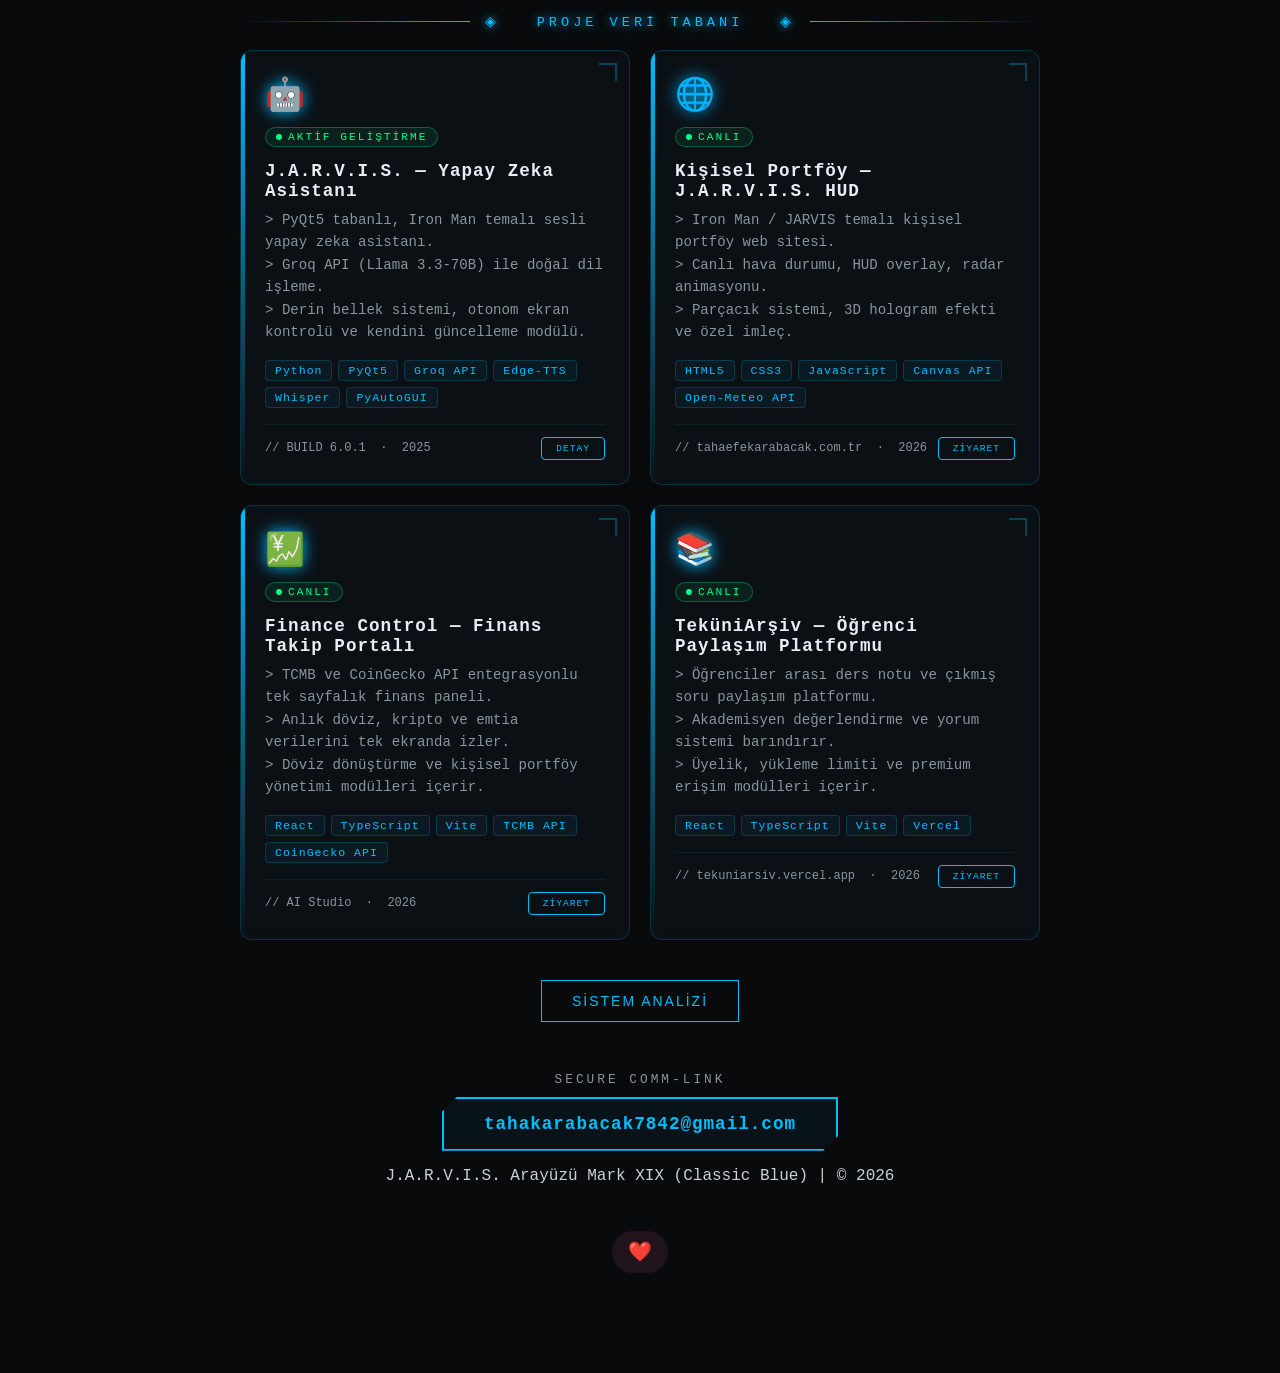
==== commit f8ee5366: "Add files via upload" ====
--- a/index.html
+++ b/index.html
@@ -430,6 +430,53 @@
                 </div>
             </div>
 
+            <!-- PROJE 3: FINANCE CONTROL -->
+            <div class="project-card tilt-card">
+                <div class="project-corner"></div>
+                <span class="project-icon">💹</span>
+                <div class="project-status status-active"><span class="status-dot"></span> CANLI</div>
+                <div class="project-name">Finance Control — Finans Takip Portalı</div>
+                <div class="project-desc">
+                    > TCMB ve CoinGecko API entegrasyonlu tek sayfalık finans paneli.<br>
+                    > Anlık döviz, kripto ve emtia verilerini tek ekranda izler.<br>
+                    > Döviz dönüştürme ve kişisel portföy yönetimi modülleri içerir.
+                </div>
+                <div class="project-tags">
+                    <span class="tag">React</span>
+                    <span class="tag">TypeScript</span>
+                    <span class="tag">Vite</span>
+                    <span class="tag">TCMB API</span>
+                    <span class="tag">CoinGecko API</span>
+                </div>
+                <div class="project-meta">
+                    <span>// AI Studio &nbsp;·&nbsp; 2026</span>
+                    <button class="project-btn" onclick="window.open('https://tahaefekarabacakfinancecontrol.ai.studio/', '_blank')">ZİYARET</button>
+                </div>
+            </div>
+
+            <!-- PROJE 4: TEKÜNIARŞIV -->
+            <div class="project-card tilt-card">
+                <div class="project-corner"></div>
+                <span class="project-icon">📚</span>
+                <div class="project-status status-active"><span class="status-dot"></span> CANLI</div>
+                <div class="project-name">TeküniArşiv — Öğrenci Paylaşım Platformu</div>
+                <div class="project-desc">
+                    > Öğrenciler arası ders notu ve çıkmış soru paylaşım platformu.<br>
+                    > Akademisyen değerlendirme ve yorum sistemi barındırır.<br>
+                    > Üyelik, yükleme limiti ve premium erişim modülleri içerir.
+                </div>
+                <div class="project-tags">
+                    <span class="tag">React</span>
+                    <span class="tag">TypeScript</span>
+                    <span class="tag">Vite</span>
+                    <span class="tag">Vercel</span>
+                </div>
+                <div class="project-meta">
+                    <span>// tekuniarsiv.vercel.app &nbsp;·&nbsp; 2026</span>
+                    <button class="project-btn" onclick="window.open('https://tekuniarsiv.vercel.app/', '_blank')">ZİYARET</button>
+                </div>
+            </div>
+
         </div>
 
         <button onclick="sistemKontrol()" class="stark-button">SİSTEM ANALİZİ</button>
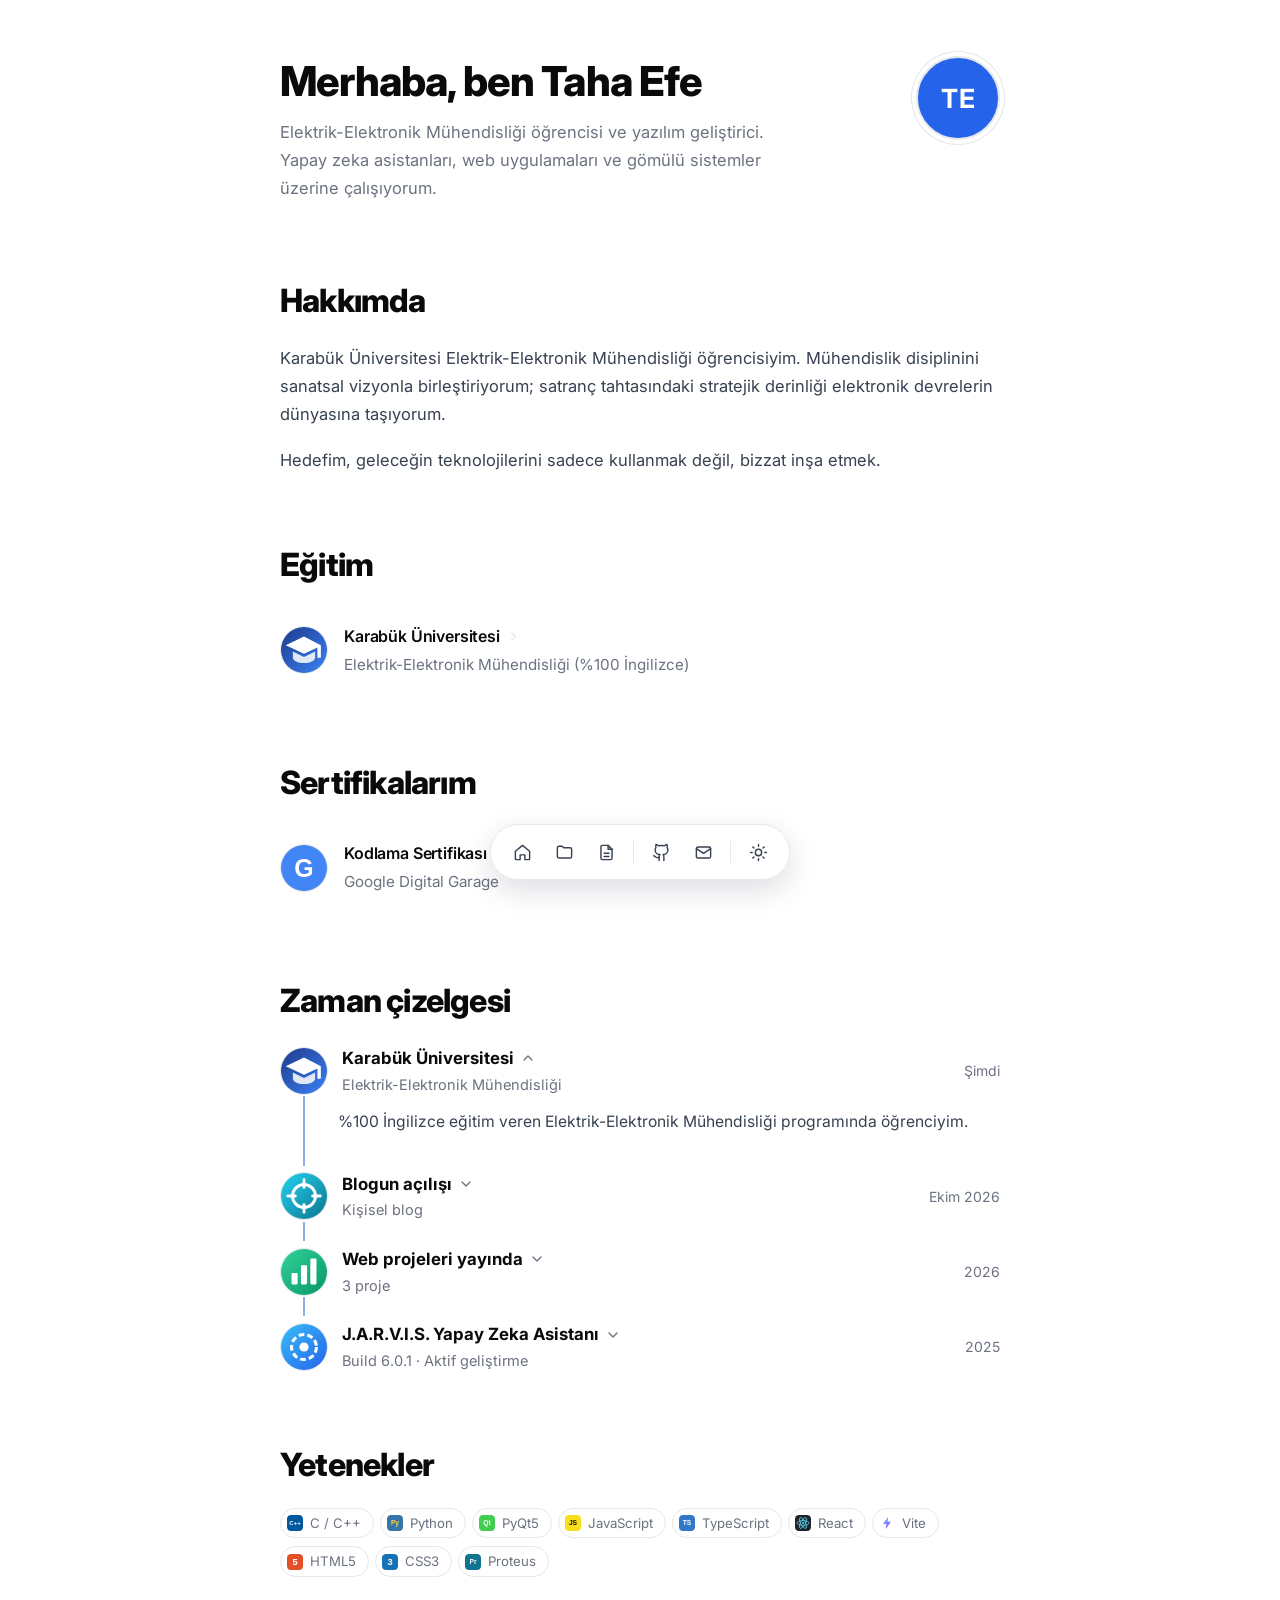
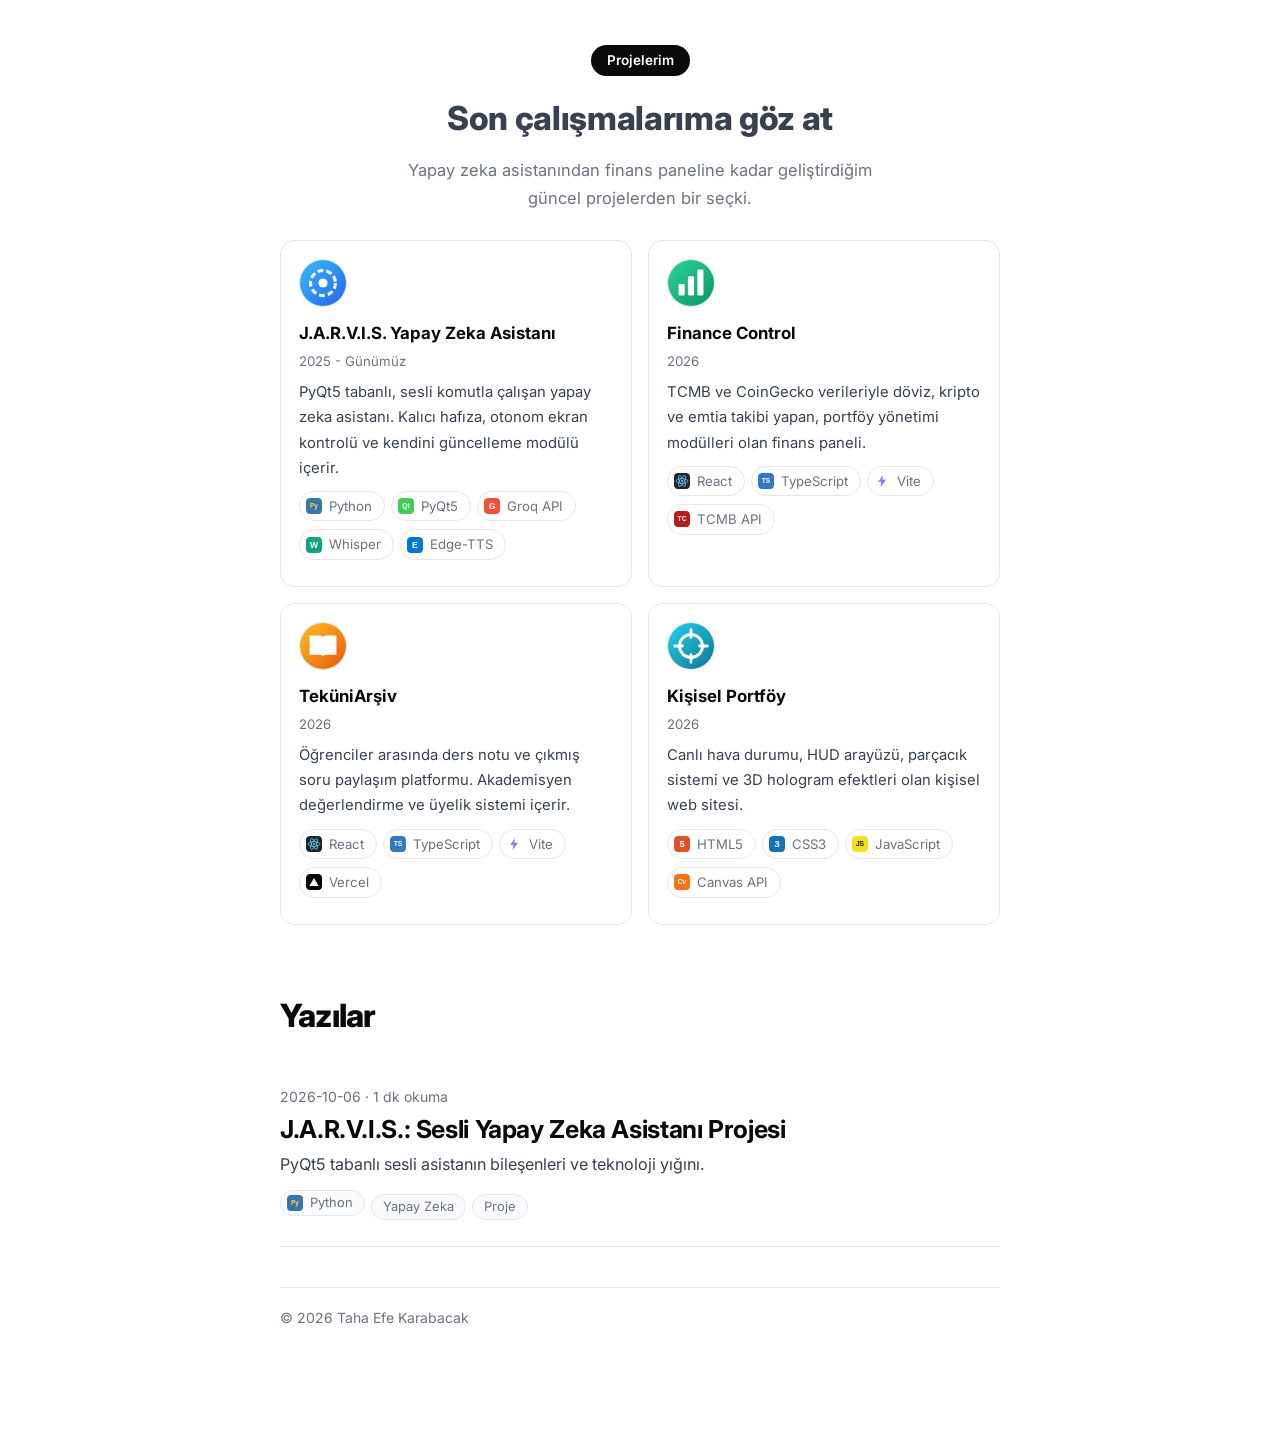
==== commit efb30f82: "Add files via upload" ====
--- a/index.html
+++ b/index.html
@@ -1,638 +1,49 @@
-<!DOCTYPE html>
-<html lang="tr">
-<head>
-    <meta name="description" content="Taha Efe Karabacak - Elektrik Elektronik Mühendisi Adayı & Yazılımcı. Kişisel portföy ve J.A.R.V.I.S. arayüzü.">
-    
-    <meta property="og:type" content="website">
-    <meta property="og:url" content="https://www.tahaefekarabacak.com.tr/">
-    <meta property="og:title" content="Taha Efe | Dijital Portföy & Sistem Arayüzü">
-    <meta property="og:description" content="Taha Efe Karabacak'ın kişisel web paneli. Projeler, sistem donanımları ve mühendislik günlükleri.">
-    <meta property="og:image" content="https://www.tahaefekarabacak.com.tr/onizleme.jpg">
-
-    <meta name="twitter:card" content="summary_large_image">
-    <meta name="twitter:title" content="Taha Efe | Sistem Çevrimiçi">
-    <meta name="twitter:description" content="Elektrik Elektronik Mühendisi Adayı Taha Efe Karabacak'ın kişisel paneli.">
-    <meta name="twitter:image" content="https://www.tahaefekarabacak.com.tr/onizleme.jpg">
-    <meta charset="UTF-8">
-    <meta name="viewport" content="width=device-width, initial-scale=1.0">
-    <title>Taha Efe | J.A.R.V.I.S. Core Blue</title>
-    <link rel="icon" type="image/svg+xml" href="data:image/svg+xml,%3Csvg xmlns='http://www.w3.org/2000/svg' viewBox='0 0 100 100'%3E%3C!-- Arka Plan Koyu --%3E%3Ccircle cx='50' cy='50' r='48' fill='%23080a0c'/%3E%3C!-- Dış Mekanik Halka --%3E%3Ccircle cx='50' cy='50' r='42' stroke='%2300e5ff' stroke-width='5' fill='none' stroke-dasharray='8 4' opacity='0.9'/%3E%3C!-- İç Enerji Çekirdeği --%3E%3Ccircle cx='50' cy='50' r='34' fill='%2300e5ff' opacity='0.7'/%3E%3Ccircle cx='50' cy='50' r='28' fill='%23ffffff' opacity='0.5'/%3E%3C!-- ÖZEL ÇİZİM ZIRH PLAKASI 'T' HARFİ --%3E%3Cpolygon points='25,32 75,32 70,45 56,45 54,78 46,78 44,45 30,45' fill='%23000000' stroke='%2300e5ff' stroke-width='1.5'/%3E%3C/svg%3E">    
-    
-
-    <style>
-        /* --- 0. SABİT TEMA (BLUE) --- */
-        :root {
-            --primary-color: #00bfff; /* J.A.R.V.I.S. Mavisi */
-            --bg-color: #080a0c;
-            --text-color: #c9d1d9;
-            --panel-bg: rgba(0, 191, 255, 0.03);
-            --border-style: 1px solid rgba(0, 191, 255, 0.3);
-        }
-
-        /* --- 1. TEMEL YAPILAR --- */
-        body {
-            background-color: var(--bg-color);
-            color: var(--text-color);
-            font-family: 'Segoe UI', 'Courier New', sans-serif;
-            margin: 0;
-            display: flex;
-            justify-content: center;
-            padding: 40px 0;
-            min-height: 100vh;
-            overflow-x: hidden;
-            cursor: none;
-        }
-
-        /* --- BOOT SCREEN --- */
-        #boot-screen {
-            position: fixed; top: 0; left: 0; width: 100vw; height: 100vh;
-            background-color: #000000; z-index: 999999;
-            display: flex; flex-direction: column; justify-content: center; align-items: center;
-            font-family: 'Courier New', monospace; color: var(--primary-color);
-            transition: transform 0.8s ease-in-out, opacity 0.8s ease-in-out;
-        }
-        .boot-logo { 
-            font-size: 3em; font-weight: bold; letter-spacing: 5px; margin-bottom: 30px; 
-            text-shadow: 0 0 20px var(--primary-color); animation: pulse 1s infinite; 
-        }
-        .boot-loader-container { width: 300px; height: 4px; background: #111; border: 1px solid var(--primary-color); position: relative; margin-bottom: 15px; }
-        .boot-bar { height: 100%; background: var(--primary-color); width: 0%; box-shadow: 0 0 15px var(--primary-color); transition: width 0.1s linear; }
-        .boot-log { font-size: 0.8em; color: var(--primary-color); min-height: 20px; text-align: center; }
-
-        /* --- ÖZEL İMLEÇ --- */
-        #custom-cursor {
-            position: fixed; top: 0; left: 0; width: 40px; height: 40px;
-            border: 1px solid var(--primary-color); border-radius: 50%; pointer-events: none; z-index: 9999999;
-            transform: translate(-50%, -50%); box-shadow: 0 0 10px var(--primary-color);
-            transition: width 0.1s, height 0.1s;
-        }
-        #custom-cursor::after {
-            content: ''; position: absolute; top: 50%; left: 50%; width: 4px; height: 4px;
-            background: var(--primary-color); border-radius: 50%; transform: translate(-50%, -50%);
-        }
-        body.clicking #custom-cursor { width: 30px; height: 30px; background: rgba(0, 191, 255, 0.2); }
-
-        .container { width: 90%; max-width: 800px; text-align: center; position: relative; z-index: 2; padding-bottom: 60px; }
-        #particle-canvas { position: fixed; top: 0; left: 0; width: 100%; height: 100%; z-index: 1; pointer-events: none; }
-
-        /* --- ATMOSFER --- */
-        .scanline {
-            position: fixed; top: 0; left: 0; width: 100%; height: 5px;
-            background: linear-gradient(to bottom, transparent, var(--primary-color), transparent);
-            opacity: 0.1; z-index: 999; pointer-events: none; animation: scan 6s linear infinite;
-        }
-        .corner-bracket { position: fixed; width: 30px; height: 30px; border: 2px solid var(--primary-color); z-index: 100; pointer-events: none; opacity: 0.6; }
-        .top-left { top: 20px; left: 20px; border-right: none; border-bottom: none; }
-        .top-right { top: 20px; right: 20px; border-left: none; border-bottom: none; }
-        .bottom-left { bottom: 20px; left: 20px; border-right: none; border-top: none; }
-        .bottom-right { bottom: 20px; right: 20px; border-left: none; border-top: none; }
-
-        /* --- 3D HOLOGRAM --- */
-        .reactor-section { position: relative; height: 350px; display: flex; justify-content: center; align-items: center; margin-bottom: 20px; perspective: 1000px; }
-        .hologram-base { 
-            position: absolute; bottom: 20px; width: 200px; height: 200px; 
-            border: 4px solid var(--primary-color); border-radius: 50%; opacity: 0.3;
-            transform: rotateX(70deg); box-shadow: 0 0 50px var(--primary-color), inset 0 0 20px var(--primary-color); 
-            animation: baseSpin 10s linear infinite;
-        }
-        .hologram-base::before { 
-            content: ''; position: absolute; top: -10px; left: -10px; right: -10px; bottom: -10px; 
-            border: 2px dashed var(--primary-color); border-radius: 50%; opacity: 0.5;
-            animation: baseSpin 15s linear infinite reverse;
-        }
-        .hologram-beam { 
-            position: absolute; bottom: 80px; width: 160px; height: 200px; 
-            background: linear-gradient(to top, var(--primary-color), transparent); opacity: 0.2;
-            transform: perspective(500px) rotateX(20deg); clip-path: polygon(20% 0%, 80% 0%, 100% 100%, 0% 100%); 
-            filter: blur(10px); pointer-events: none;
-        }
-        .arc-reactor { 
-            position: relative; width: 140px; height: 140px; border-radius: 50%; 
-            display: flex; justify-content: center; align-items: center;
-            background: radial-gradient(circle, rgba(13,17,23,0.9) 60%, transparent 70%); 
-            box-shadow: 0 0 50px var(--primary-color); z-index: 10; 
-            animation: floatReactor 4s ease-in-out infinite;
-        }
-        
-        .arc-reactor::before { 
-            content: ""; position: absolute; width: 100%; height: 100%; border-radius: 50%; 
-            background: repeating-conic-gradient(from 0deg, var(--primary-color) 0deg 10deg, transparent 10deg 40deg); 
-            -webkit-mask: radial-gradient(farthest-side, transparent 75%, #fff 76%); 
-            mask: radial-gradient(farthest-side, transparent 75%, #fff 76%); 
-            box-shadow: 0 0 30px var(--primary-color); animation: spin 5s linear infinite;
-        }
-        .core { 
-            width: 40px; height: 40px; background: radial-gradient(circle, #ffffff 10%, var(--primary-color) 90%); 
-            border-radius: 50%; box-shadow: 0 0 20px #fff, 0 0 60px var(--primary-color); 
-            border: 2px solid rgba(255,255,255,0.8); animation: pulse 3s infinite alternate;
-        }
-
-        /* --- HUD --- */
-        .hud-overlay { position: fixed; top: 0; left: 0; width: 100%; height: 100%; pointer-events: none; z-index: 100; padding: 20px; box-sizing: border-box; font-family: 'Courier New', monospace; color: var(--primary-color); font-size: 0.8em; text-shadow: 0 0 5px var(--primary-color); }
-        .hud-top-left { position: absolute; top: 40px; left: 40px; text-align: left; }
-        .hud-top-right { position: absolute; top: 40px; right: 40px; text-align: right; }
-        .hud-bottom-left { position: absolute; bottom: 40px; left: 40px; text-align: left; }
-        .hud-bottom-right { position: absolute; bottom: 40px; right: 40px; text-align: right; }
-        .hud-box { border-left: 2px solid var(--primary-color); background: linear-gradient(90deg, rgba(0, 191, 255, 0.05), transparent); padding: 5px 10px; margin-bottom: 8px; }
-        .hud-label { color: #8b949e; font-size: 0.7em; display: block; margin-bottom: 2px; }
-        .hud-value { font-weight: bold; letter-spacing: 1px; }
-        .blink { animation: blinker 1s linear infinite; }
-        .radar-box { display: flex; flex-direction: column; align-items: center; justify-content: center; border-left: 2px solid var(--primary-color); background: rgba(0, 191, 255, 0.02); padding: 10px; }
-        .radar-circle { width: 60px; height: 60px; border: 1px solid var(--primary-color); border-radius: 50%; position: relative; overflow: hidden; opacity: 0.8; }
-        .radar-circle::after { content: ''; position: absolute; top: 50%; left: 50%; width: 4px; height: 4px; background: #fff; border-radius: 50%; transform: translate(-50%, -50%); }
-        .radar-sweep { position: absolute; top: 0; left: 0; width: 100%; height: 100%; background: conic-gradient(from 0deg, transparent 0deg, var(--primary-color) 360deg); border-radius: 50%; animation: radarSpin 2s linear infinite; opacity: 0.5; }
-
-        /* --- KARTLAR --- */
-        .cards-layout { display: flex; gap: 20px; margin-top: 30px; flex-wrap: wrap; perspective: 1000px; }
-        .card { flex: 1; min-width: 300px; background: rgba(22, 27, 34, 0.85); padding: 25px; border-radius: 15px; border: 1px solid rgba(0, 191, 255, 0.2); text-align: left; backdrop-filter: blur(3px); transform-style: preserve-3d; transform: perspective(1000px); transition: transform 0.1s ease, box-shadow 0.3s ease; }
-        .card:hover { border-color: var(--primary-color); box-shadow: 0 0 30px var(--primary-color); }
-        h1 { color: var(--primary-color); letter-spacing: 4px; text-transform: uppercase; margin: 20px 0; font-size: 2em; text-shadow: 0 0 10px var(--primary-color); }
-        h2 { color: #f0e68c; font-size: 1.2em; border-bottom: 1px solid #30363d; padding-bottom: 10px; margin-top: 0; }
-        .specs-grid { display: grid; grid-template-columns: repeat(auto-fit, minmax(140px, 1fr)); gap: 15px; margin-top: 15px; }
-        .spec-item { background: rgba(0, 191, 255, 0.05); border: 1px solid rgba(0, 191, 255, 0.2); border-radius: 8px; padding: 10px; display: flex; align-items: center; transition: 0.3s; cursor: none; }
-        .spec-item:hover { background: rgba(0, 191, 255, 0.15); border-color: var(--primary-color); transform: translateY(-3px); box-shadow: 0 0 15px var(--primary-color); }
-        .spec-icon { font-size: 1.5em; margin-right: 10px; }
-        .spec-info { display: flex; flex-direction: column; text-align: left; }
-        .spec-label { font-size: 0.75em; color: #8b949e; text-transform: uppercase; letter-spacing: 1px; }
-        .spec-value { font-size: 0.9em; color: #c9d1d9; font-weight: bold; margin-top: 2px; }
-        .skill-box-pro { margin-bottom: 25px; position: relative; }
-        .sb-header { display: flex; justify-content: space-between; margin-bottom: 8px; font-family: 'Segoe UI', sans-serif; }
-        .sb-name { color: #e6edf3; font-weight: 600; letter-spacing: 0.5px; font-size: 0.95em; }
-        .sb-val { color: var(--primary-color); font-weight: bold; font-family: 'Courier New', monospace; text-shadow: 0 0 10px var(--primary-color); }
-        .sb-track { height: 8px; background: rgba(255, 255, 255, 0.05); border-radius: 4px; overflow: hidden; position: relative; box-shadow: inset 0 0 5px rgba(0,0,0,0.5); border: 1px solid rgba(0, 191, 255, 0.1); }
-        .sb-fill { height: 100%; background: linear-gradient(90deg, #0077b6, var(--primary-color)); border-radius: 4px; box-shadow: 0 0 15px var(--primary-color); position: relative; width: 0; animation: loadLaser 1.5s cubic-bezier(0.22, 1, 0.36, 1) forwards; }
-        .sb-fill::after { content: ''; position: absolute; top: 0; right: 0; width: 5px; height: 100%; background: #fff; box-shadow: 0 0 10px #fff; opacity: 0.7; }
-        .sb-tags { font-size: 0.75em; color: #8b949e; margin-top: 6px; font-family: 'Courier New', monospace; opacity: 0.8; }
-        .stark-button { background: transparent; color: var(--primary-color); border: 1px solid var(--primary-color); padding: 12px 30px; font-size: 14px; letter-spacing: 2px; cursor: none; margin-top: 40px; transition: 0.3s; text-transform: uppercase; }
-        .stark-button:hover { background: var(--primary-color); color: #080a0c; box-shadow: 0 0 30px var(--primary-color); }
-
-        /* --- MAIL BUTONU --- */
-        .comm-link-wrapper { display: flex; flex-direction: column; align-items: center; margin-top: 50px; }
-        .comm-label { font-size: 0.8em; letter-spacing: 3px; color: #8b949e; margin-bottom: 10px; text-transform: uppercase; font-family: 'Courier New', monospace; }
-        .jarvis-btn { position: relative; display: inline-flex; justify-content: center; align-items: center; background: rgba(0, 191, 255, 0.05); border: 2px solid var(--primary-color); padding: 15px 40px; font-family: 'Courier New', monospace; color: var(--primary-color); font-size: 1.1em; font-weight: bold; letter-spacing: 1px; cursor: none; overflow: hidden; transition: all 0.3s ease; clip-path: polygon(15px 0, 100% 0, 100% calc(100% - 15px), calc(100% - 15px) 100%, 0 100%, 0 15px); }
-        .jarvis-btn:hover { background: rgba(0, 191, 255, 0.2); box-shadow: 0 0 30px var(--primary-color); text-shadow: 0 0 10px var(--primary-color); letter-spacing: 2px; }
-        .btn-glare { position: absolute; top: 0; left: -100%; width: 50%; height: 100%; background: linear-gradient(90deg, transparent, rgba(255,255,255,0.4), transparent); transform: skewX(-25deg); animation: glareAnim 3s infinite; }
-        .jarvis-btn.copied { border-color: #00ff00; color: #00ff00; background: rgba(0, 255, 0, 0.1); box-shadow: 0 0 30px rgba(0, 255, 0, 0.4); }
-
-        .secret-protocol { margin-top: 30px; display: inline-flex; align-items: center; justify-content: center; background: rgba(255, 105, 180, 0.1); padding: 8px 15px; border-radius: 30px; transition: 0.5s; cursor: none; border: 1px solid transparent; }
-        .secret-protocol:hover { background: rgba(255, 105, 180, 0.2); border: 1px solid #ff69b4; box-shadow: 0 0 15px rgba(255, 105, 180, 0.4); }
-        .heart-icon { font-size: 1.2em; animation: heartbeat 1.5s infinite; }
-        .hidden-message { max-width: 0; opacity: 0; overflow: hidden; white-space: nowrap; color: #ff69b4; font-weight: bold; font-size: 0.95em; transition: all 0.8s ease-in-out; margin-left: 0; }
-        .secret-protocol:hover .hidden-message { max-width: 300px; opacity: 1; margin-left: 10px; }
-
-        /* --- MODAL --- */
-        .modal-overlay { 
-            display: none; position: fixed; top: 0; left: 0; width: 100%; height: 100%; 
-            background: rgba(0, 0, 0, 0.85); 
-            z-index: 100000; 
-            justify-content: center; align-items: center; backdrop-filter: blur(5px); 
-        }
-        .modal-content { background: rgba(13, 17, 23, 0.95); border: 2px solid var(--primary-color); box-shadow: 0 0 50px var(--primary-color), inset 0 0 20px rgba(0, 191, 255, 0.2); padding: 30px; width: 80%; max-width: 500px; border-radius: 10px; text-align: left; animation: scaleIn 0.3s ease-out; cursor: none; }
-        .modal-header { color: var(--primary-color); border-bottom: 1px dashed var(--primary-color); padding-bottom: 10px; margin-top: 0; text-transform: uppercase; letter-spacing: 2px; text-shadow: 0 0 10px var(--primary-color); }
-        .modal-text { font-family: 'Courier New', monospace; color: #c9d1d9; line-height: 1.6; margin-top: 15px; font-size: 0.95em; min-height: 150px; }
-
-        @keyframes spin { from { transform: rotate(0deg); } to { transform: rotate(360deg); } }
-        @keyframes pulse { 0% { transform: scale(0.9); opacity: 0.8; } 100% { transform: scale(1.1); opacity: 1; } }
-        @keyframes scaleIn { from { transform: scale(0.8); opacity: 0; } to { transform: scale(1); opacity: 1; } }
-        @keyframes heartbeat { 0% { transform: scale(1); } 15% { transform: scale(1.3); } 30% { transform: scale(1); } 45% { transform: scale(1.15); } 60% { transform: scale(1); } }
-        @keyframes loadLaser { from { width: 0; } }
-        @keyframes scan { 0% { top: -10%; } 100% { top: 110%; } }
-        @keyframes blinker { 50% { opacity: 0; } }
-        @keyframes baseSpin { from { transform: rotateX(70deg) rotateZ(0deg); } to { transform: rotateX(70deg) rotateZ(360deg); } }
-        @keyframes floatReactor { 0%, 100% { transform: translateY(0); } 50% { transform: translateY(-15px); } }
-        @keyframes glareAnim { 0% { left: -100%; } 20% { left: 200%; } 100% { left: 200%; } }
-        @keyframes radarSpin { from { transform: rotate(0deg); } to { transform: rotate(360deg); } }
-        /* --- PROJELERİM SEKME --- */
-        .section-title {
-            display: flex; align-items: center; gap: 15px;
-            margin: 40px 0 20px 0; text-align: left;
-        }
-        .section-title::before {
-            content: ''; flex: 1; height: 1px;
-            background: linear-gradient(90deg, transparent, var(--primary-color));
-        }
-        .section-title::after {
-            content: ''; flex: 1; height: 1px;
-            background: linear-gradient(90deg, var(--primary-color), transparent);
-        }
-        .section-title span {
-            color: var(--primary-color); font-family: 'Courier New', monospace;
-            font-size: 0.85em; letter-spacing: 4px; text-transform: uppercase;
-            text-shadow: 0 0 10px var(--primary-color); white-space: nowrap;
-        }
-        .project-grid { display: grid; grid-template-columns: repeat(auto-fit, minmax(340px, 1fr)); gap: 20px; margin-top: 10px; }
-        .project-card { background: rgba(13,17,23,0.9); border: 1px solid rgba(0,191,255,0.2); border-radius: 12px; padding: 24px; text-align: left; position: relative; overflow: hidden; transition: all 0.3s ease; cursor: none; backdrop-filter: blur(5px); }
-        .project-card::before { content: ''; position: absolute; top: 0; left: 0; width: 4px; height: 100%; background: linear-gradient(180deg, var(--primary-color), transparent); }
-        .project-card:hover { border-color: var(--primary-color); box-shadow: 0 0 30px rgba(0,191,255,0.15); transform: translateY(-4px); }
-        .project-corner { position: absolute; top: 12px; right: 12px; width: 16px; height: 16px; border-top: 2px solid var(--primary-color); border-right: 2px solid var(--primary-color); opacity: 0.3; transition: 0.3s; }
-        .project-card:hover .project-corner { opacity: 1; }
-        .project-status { display: inline-flex; align-items: center; gap: 6px; font-size: 0.7em; font-family: 'Courier New', monospace; letter-spacing: 2px; text-transform: uppercase; padding: 3px 10px; border-radius: 20px; margin-bottom: 14px; }
-        .status-active { color: #00ff88; background: rgba(0,255,136,0.08); border: 1px solid rgba(0,255,136,0.3); }
-        .status-wip    { color: #ffaa00; background: rgba(255,170,0,0.08);  border: 1px solid rgba(255,170,0,0.3); }
-        .status-done   { color: var(--primary-color); background: rgba(0,191,255,0.08); border: 1px solid rgba(0,191,255,0.3); }
-        .status-dot { width: 6px; height: 6px; border-radius: 50%; background: currentColor; animation: blinker 1.2s linear infinite; }
-        .project-name { color: #e6edf3; font-size: 1.1em; font-weight: 700; letter-spacing: 1px; margin-bottom: 8px; }
-        .project-desc { color: #8b949e; font-size: 0.88em; line-height: 1.6; margin-bottom: 16px; font-family: 'Courier New', monospace; }
-        .project-tags { display: flex; flex-wrap: wrap; gap: 6px; margin-bottom: 16px; }
-        .tag { font-size: 0.72em; font-family: 'Courier New', monospace; padding: 3px 9px; border-radius: 4px; letter-spacing: 1px; background: rgba(0,191,255,0.06); border: 1px solid rgba(0,191,255,0.2); color: var(--primary-color); }
-        .project-meta { display: flex; justify-content: space-between; align-items: center; border-top: 1px solid rgba(0,191,255,0.1); padding-top: 12px; font-size: 0.75em; font-family: 'Courier New', monospace; color: #8b949e; }
-        .project-btn { background: transparent; border: 1px solid var(--primary-color); color: var(--primary-color); padding: 5px 14px; font-size: 0.8em; font-family: 'Courier New', monospace; letter-spacing: 1px; cursor: none; transition: 0.3s; border-radius: 4px; }
-        .project-btn:hover { background: var(--primary-color); color: #080a0c; box-shadow: 0 0 15px var(--primary-color); }
-        .project-icon { font-size: 2em; margin-bottom: 12px; display: block; filter: drop-shadow(0 0 8px var(--primary-color)); }
-
-    </style>
-</head>
-<body>
-
-    <div id="boot-screen">
-        <div class="boot-logo">J.A.R.V.I.S.</div>
-        <div class="boot-loader-container"><div class="boot-bar" id="boot-bar-fill"></div></div>
-        <div class="boot-log" id="boot-log">Initializing...</div>
-    </div>
-
-    <div id="custom-cursor"></div>
-    <canvas id="particle-canvas"></canvas>
-    
-    <div class="scanline"></div>
-    <div class="corner-bracket top-left"></div>
-    <div class="corner-bracket top-right"></div>
-    <div class="corner-bracket bottom-left"></div>
-    <div class="corner-bracket bottom-right"></div>
-
-    <div class="hud-overlay">
-        <div class="hud-top-left">
-            <div class="hud-box"><span class="hud-label">SYSTEM TIME</span><span class="hud-value" id="hud-time">00:00:00</span></div>
-            <div class="hud-box"><span class="hud-label">DATE</span><span class="hud-value" id="hud-date">YYYY-MM-DD</span></div>
-        </div>
-        <div class="hud-top-right">
-            <div class="hud-box"><span class="hud-label">LOCATION</span><span class="hud-value">KARABUK, TR</span></div>
-            <div class="hud-box"><span class="hud-label">COORDS</span><span class="hud-value">41.20°N, 32.62°E</span></div>
-            <div class="hud-box"><span class="hud-label">WEATHER (LIVE)</span><span class="hud-value" id="hud-weather">CONNECTING...</span></div>
-        </div>
-        <div class="hud-bottom-left">
-            <div class="hud-box"><span class="hud-label">CPU LOAD</span><span class="hud-value" id="hud-cpu">12%</span></div>
-            <div class="hud-box"><span class="hud-label">MEMORY</span><span class="hud-value" id="hud-ram">4.2 / 32 GB</span></div>
-        </div>
-        <div class="hud-bottom-right">
-            <div class="radar-box"><span class="hud-label">RADAR SCAN</span><div class="radar-circle"><div class="radar-sweep"></div></div></div>
-            <div class="hud-box" style="margin-top:5px; text-align:right;"><span class="hud-label">NETWORK</span><span class="hud-value" style="color:#00ff00;">ONLINE <span class="blink">●</span></span></div>
-        </div>
-    </div>
-
-    <div class="container">
-        
-        <div class="reactor-section">
-            <div class="hologram-base"></div> 
-            <div class="hologram-beam"></div> 
-            <div class="arc-reactor">
-                <div class="core"></div>
-            </div>
-        </div>
-
-        <h1>SİSTEM J.A.R.V.I.S.</h1>
-        <h2 style="color: #c9d1d9; letter-spacing: 4px; font-weight: 300; font-size: 1.5em; margin-top: 0;">TAHA EFE KARABACAK</h2>
-        <p style="color: #8b949e; letter-spacing: 1px;">Elektrik-Elektronik Mühendisliği | Karabük Üniversitesi</p>
-
-        <div class="cards-layout">
-            <section class="card tilt-card">
-                <h2>🧬 Kimlik & Misyon</h2>
-                <p style="margin-bottom: 15px;">Merhaba, ben Taha Efe. Karabük Üniversitesi <strong>Elektrik-Elektronik Mühendisliği</strong> öğrencisiyim.</p>
-                <p>Mühendislik disiplinini sanatsal vizyonla birleştiriyorum. Satranç tahtasındaki stratejik derinliği, elektronik devrelerin karmaşık dünyasına taşıyorum.</p>
-                <p style="margin-top: 15px; color: #8b949e; font-style: italic;">"Hedefim: Geleceğin teknolojilerini sadece kullanmak değil, bizzat inşa etmek."</p>
-            </section>
-
-            <section class="card tilt-card">
-                <h2>📂 Teknik Veri Tabanı</h2>
-                <p style="font-size: 0.8em; color: #8b949e; margin-bottom: 15px;">(Detaylı analiz için modüllere tıklayınız)</p>
-                <div class="specs-grid">
-                    <div class="spec-item" onclick="detayGoster('misyon')"><span class="spec-icon">🚀</span><div class="spec-info"><span class="spec-label">Ana Direktif</span><span class="spec-value">Vizyon & Misyon</span></div></div>
-                    <div class="spec-item" onclick="detayGoster('egitim')"><span class="spec-icon">🎓</span><div class="spec-info"><span class="spec-label">Mimari / Bölüm</span><span class="spec-value">Elektrik-Elektronik</span></div></div>
-                    <div class="spec-item" onclick="detayGoster('dil')"><span class="spec-icon">🌐</span><div class="spec-info"><span class="spec-label">İletişim</span><span class="spec-value">%100 İngilizce</span></div></div>
-                    <div class="spec-item" onclick="detayGoster('strateji')"><span class="spec-icon">🏆</span><div class="spec-info"><span class="spec-label">Algoritma</span><span class="spec-value">14x Madalya</span></div></div>
-                    <div class="spec-item" onclick="detayGoster('takim')"><span class="spec-icon">🛡️</span><div class="spec-info"><span class="spec-label">Sadakat</span><span class="spec-value">Fenerbahçe SK</span></div></div>
-                </div>
-            </section>
-        </div>
-
-        <div class="card tilt-card" style="margin-top: 20px; border-left: 4px solid var(--primary-color);">
-            <div style="display: flex; justify-content: space-between; align-items: center;">
-                <div style="text-align: left;">
-                    <h2>🎓 Akademik Veri</h2>
-                    <h3 style="color: #c9d1d9; font-weight: 400; margin: 0;">Karabük Üniversitesi</h3>
-                    <p style="color: var(--primary-color); margin-top: 5px; margin-bottom: 0;">Elektrik-Elektronik Müh. (%100 İngilizce)</p>
-                </div>
-                <button onclick="egitimDetay()" id="btn-detay" style="background: transparent; border: 1px solid var(--primary-color); color: var(--primary-color); padding: 8px 15px; cursor: none; border-radius: 5px; font-weight: bold;">▼ DETAY</button>
-            </div>
-            <div id="gizli-detay" style="display: none; margin-top: 20px; padding-top: 15px; border-top: 1px dashed rgba(255,255,255, 0.3); text-align: left;">
-                <p style="line-height: 1.6; color: #c9d1d9; font-family: 'Courier New', monospace; font-size: 0.95em;">
-                    <strong style="color: var(--primary-color);">> J.A.R.V.I.S. ACADEMIC PROTOCOL v2.5</strong><br>
-                    <strong style="color: var(--primary-color);">> STATUS:</strong> ACTIVE DATA ACQUISITION...<br><br>
-                    <strong>[KONUM DÜĞÜMÜ]:</strong> Karabük Üniversitesi Üssü.<br>
-                    <strong>[ANA DİREKTİF]:</strong> Elektrik-Elektronik Mühendisliği.<br>
-                    <strong>[DİL PARAMETRESİ]:</strong> %100 İngilizce Entegrasyonu.<br><br>
-                    <strong style="color: var(--primary-color);">> SİSTEM ANALİZİ:</strong><br>
-                    Efendim, şu anda temel veri toplama aşamasındayım. Eğitim modülü, küresel mühendislik standartlarına erişim için %100 İngilizce olarak kodlanmıştır.
-                </p>
-            </div>
-        </div>
-
-        <div class="card tilt-card" style="margin-top: 20px;">
-            <h2>Yetenek Kalibrasyonu (Mark III)</h2>
-            <div class="skill-box-pro">
-                <div class="sb-header"><span class="sb-name">C / C++ (Gömülü Sistemler)</span><span class="sb-val">85%</span></div>
-                <div class="sb-track"><div class="sb-fill" style="width: 85%;"></div></div>
-                <div class="sb-tags">> Algorithms / Pointers / Memory Management</div>
-            </div>
-            <div class="skill-box-pro">
-                <div class="sb-header"><span class="sb-name">Devre Analizi & Proteus</span><span class="sb-val">75%</span></div>
-                <div class="sb-track"><div class="sb-fill" style="width: 75%;"></div></div>
-                <div class="sb-tags">> Circuit Design / PCB Layout / Simulation</div>
-            </div>
-            <div class="skill-box-pro">
-                <div class="sb-header"><span class="sb-name">Matematik & Analitik Düşünme</span><span class="sb-val">95%</span></div>
-                <div class="sb-track"><div class="sb-fill" style="width: 95%;"></div></div>
-                <div class="sb-tags">> Calculus / Linear Algebra / Logic</div>
-            </div>
-            <div class="skill-box-pro">
-                <div class="sb-header"><span class="sb-name">Strateji (Satranç & Algoritma)</span><span class="sb-val">90%</span></div>
-                <div class="sb-track"><div class="sb-fill" style="width: 90%;"></div></div>
-                <div class="sb-tags">> Grandmaster Vision / Tactical Analysis</div>
-            </div>
-        </div>
-
-        
-        <div class="section-title"><span>◈ &nbsp; PROJE VERİ TABANI &nbsp; ◈</span></div>
-
-        <div class="project-grid">
-
-            <!-- PROJE 1: JARVIS -->
-            <div class="project-card tilt-card">
-                <div class="project-corner"></div>
-                <span class="project-icon">🤖</span>
-                <div class="project-status status-active"><span class="status-dot"></span> AKTİF GELİŞTİRME</div>
-                <div class="project-name">J.A.R.V.I.S. — Yapay Zeka Asistanı</div>
-                <div class="project-desc">
-                    > PyQt5 tabanlı, Iron Man temalı sesli yapay zeka asistanı.<br>
-                    > Groq API (Llama 3.3-70B) ile doğal dil işleme.<br>
-                    > Derin bellek sistemi, otonom ekran kontrolü ve kendini güncelleme modülü.
-                </div>
-                <div class="project-tags">
-                    <span class="tag">Python</span>
-                    <span class="tag">PyQt5</span>
-                    <span class="tag">Groq API</span>
-                    <span class="tag">Edge-TTS</span>
-                    <span class="tag">Whisper</span>
-                    <span class="tag">PyAutoGUI</span>
-                </div>
-                <div class="project-meta">
-                    <span>// BUILD 6.0.1 &nbsp;·&nbsp; 2025</span>
-                    <button class="project-btn" onclick="openModal('🤖 J.A.R.V.I.S. — DETAY', '■ PROJE: J.A.R.V.I.S. Yapay Zeka Asistanı
-■ VERSİYON: Build 6.0.1
-■ DURUM: Aktif Geliştirme
-
-[ÖZELLİKLER]
-> Sesli komut ile tam sistem kontrolü
-> Derin hafıza: Kalıcı JSON veri tabanı
-> Kendi kendini güncelleme motoru
-> Otonom Chrome / YouTube kontrolü
-> Spotify entegrasyonu
-> Gerçek zamanlı hava durumu
-> HUD tarzı PyQt5 arayüzü
-
-[TEKNOLOJİLER]
-Python · PyQt5 · Groq API
-Edge-TTS · SpeechRecognition
-Spotipy · PyAutoGUI · Pytesseract');">DETAY</button>
-                </div>
-            </div>
-
-            <!-- PROJE 2: WEB SİTESİ -->
-            <div class="project-card tilt-card">
-                <div class="project-corner"></div>
-                <span class="project-icon">🌐</span>
-                <div class="project-status status-active"><span class="status-dot"></span> CANLI</div>
-                <div class="project-name">Kişisel Portföy — J.A.R.V.I.S. HUD</div>
-                <div class="project-desc">
-                    > Iron Man / JARVIS temalı kişisel portföy web sitesi.<br>
-                    > Canlı hava durumu, HUD overlay, radar animasyonu.<br>
-                    > Parçacık sistemi, 3D hologram efekti ve özel imleç.
-                </div>
-                <div class="project-tags">
-                    <span class="tag">HTML5</span>
-                    <span class="tag">CSS3</span>
-                    <span class="tag">JavaScript</span>
-                    <span class="tag">Canvas API</span>
-                    <span class="tag">Open-Meteo API</span>
-                </div>
-                <div class="project-meta">
-                    <span>// tahaefekarabacak.com.tr &nbsp;·&nbsp; 2026</span>
-                    <button class="project-btn" onclick="window.open('https://www.tahaefekarabacak.com.tr', '_blank')">ZİYARET</button>
-                </div>
-            </div>
-
-            <!-- PROJE 3: FINANCE CONTROL -->
-            <div class="project-card tilt-card">
-                <div class="project-corner"></div>
-                <span class="project-icon">💹</span>
-                <div class="project-status status-active"><span class="status-dot"></span> CANLI</div>
-                <div class="project-name">Finance Control — Finans Takip Portalı</div>
-                <div class="project-desc">
-                    > TCMB ve CoinGecko API entegrasyonlu tek sayfalık finans paneli.<br>
-                    > Anlık döviz, kripto ve emtia verilerini tek ekranda izler.<br>
-                    > Döviz dönüştürme ve kişisel portföy yönetimi modülleri içerir.
-                </div>
-                <div class="project-tags">
-                    <span class="tag">React</span>
-                    <span class="tag">TypeScript</span>
-                    <span class="tag">Vite</span>
-                    <span class="tag">TCMB API</span>
-                    <span class="tag">CoinGecko API</span>
-                </div>
-                <div class="project-meta">
-                    <span>// AI Studio &nbsp;·&nbsp; 2026</span>
-                    <button class="project-btn" onclick="window.open('https://tahaefekarabacakfinancecontrol.ai.studio/', '_blank')">ZİYARET</button>
-                </div>
-            </div>
-
-            <!-- PROJE 4: TEKÜNIARŞIV -->
-            <div class="project-card tilt-card">
-                <div class="project-corner"></div>
-                <span class="project-icon">📚</span>
-                <div class="project-status status-active"><span class="status-dot"></span> CANLI</div>
-                <div class="project-name">TeküniArşiv — Öğrenci Paylaşım Platformu</div>
-                <div class="project-desc">
-                    > Öğrenciler arası ders notu ve çıkmış soru paylaşım platformu.<br>
-                    > Akademisyen değerlendirme ve yorum sistemi barındırır.<br>
-                    > Üyelik, yükleme limiti ve premium erişim modülleri içerir.
-                </div>
-                <div class="project-tags">
-                    <span class="tag">React</span>
-                    <span class="tag">TypeScript</span>
-                    <span class="tag">Vite</span>
-                    <span class="tag">Vercel</span>
-                </div>
-                <div class="project-meta">
-                    <span>// tekuniarsiv.vercel.app &nbsp;·&nbsp; 2026</span>
-                    <button class="project-btn" onclick="window.open('https://tekuniarsiv.vercel.app/', '_blank')">ZİYARET</button>
-                </div>
-            </div>
-
-        </div>
-
-        <button onclick="sistemKontrol()" class="stark-button">SİSTEM ANALİZİ</button>
-
-        <div class="comm-link-wrapper">
-            <div class="comm-label">SECURE COMM-LINK</div>
-            <button id="email-btn" class="jarvis-btn">
-                <span id="btn-text">tahakarabacak7842@gmail.com</span>
-                <div class="btn-glare"></div>
-            </button>
-        </div>
-
-        <footer>
-            <p>J.A.R.V.I.S. Arayüzü Mark XIX (Classic Blue) | © 2026</p>
-            <div class="secret-protocol">
-                <span class="heart-icon">❤️</span>
-                <span class="hidden-message">Nehir, sen benim gerçek güç kaynağımsın.</span>
-            </div>
-        </footer>
-
-    </div>
-
-    <div id="jarvis-modal" class="modal-overlay">
-        <div class="modal-content">
-            <h2 class="modal-header">⚠️ SYSTEM ALERT</h2>
-            <div id="typewriter-text" class="modal-text"></div>
-            <button onclick="closeModal()" class="stark-button" style="margin-top: 20px; width: auto;">ACKNOWLEDGE</button>
-        </div>
-    </div>
-
-    <script>
-        // --- BOOT SCREEN LOGIC ---
-        const bootScreen = document.getElementById('boot-screen');
-        const bootBarFill = document.getElementById('boot-bar-fill');
-        const bootLog = document.getElementById('boot-log');
-        const logs = ["Connecting to Satellite...", "Handshake Protocol: Established", "Loading Interface: Mark XIX", "Biometrics: Confirmed", "Welcome Taha Efe"];
-        let progress = 0; let logIndex = 0;
-        window.onload = function() {
-            const bootInterval = setInterval(() => {
-                progress += 2; bootBarFill.style.width = progress + "%";
-                if (progress % 20 === 0 && logIndex < logs.length) { bootLog.innerText = "> " + logs[logIndex]; logIndex++; }
-                if (progress >= 100) { 
-                    clearInterval(bootInterval); 
-                    setTimeout(() => { bootScreen.style.transform = 'translateY(-100%)'; }, 500); 
-                    getRealWeather(); 
-                }
-            }, 30);
-        };
-
-        // --- İMLEÇ ---
-        const cursor = document.getElementById('custom-cursor');
-        document.addEventListener('mousemove', (e) => { cursor.style.left = e.clientX + 'px'; cursor.style.top = e.clientY + 'px'; });
-        document.addEventListener('mousedown', () => document.body.classList.add('clicking'));
-        document.addEventListener('mouseup', () => document.body.classList.remove('clicking'));
-
-        // --- MAIL ---
-        document.getElementById('email-btn').addEventListener('click', function() {
-            const email = "tahakarabacak7842@gmail.com";
-            const btn = this;
-            const textSpan = document.getElementById('btn-text');
-            navigator.clipboard.writeText(email).then(() => {
-                btn.classList.add('copied'); textSpan.innerText = "ADRES KOPYALANDI";
-                setTimeout(() => { btn.classList.remove('copied'); textSpan.innerText = email; }, 2000);
-            });
-        });
-
-        // --- WEATHER ---
-        async function getRealWeather() {
-            try {
-                const response = await fetch('https://api.open-meteo.com/v1/forecast?latitude=41.2061&longitude=32.6204&current_weather=true');
-                const data = await response.json();
-                const temp = data.current_weather.temperature;
-                const code = data.current_weather.weathercode;
-                const wmoCodes = { 0: "CLEAR SKY", 1: "MAINLY CLEAR", 2: "PARTLY CLOUDY", 3: "OVERCAST", 45: "FOGGY", 51: "DRIZZLE", 61: "RAIN", 71: "SNOW", 95: "STORM" };
-                const condition = wmoCodes[code] || "UNK";
-                document.getElementById('hud-weather').innerText = `${condition} / ${temp}°C`;
-            } catch (error) { document.getElementById('hud-weather').innerText = "SAT LINK ERROR"; }
-        }
-        setInterval(getRealWeather, 900000);
-
-        // --- HUD ---
-        function updateHUD() {
-            const now = new Date();
-            document.getElementById('hud-time').innerText = now.toLocaleTimeString('en-US', { hour12: false });
-            document.getElementById('hud-date').innerText = now.toISOString().split('T')[0];
-            if (Math.random() > 0.5) {
-                document.getElementById('hud-cpu').innerText = (Math.floor(Math.random() * 15) + 5) + "%";
-                document.getElementById('hud-ram').innerText = (Math.random() * (4.5 - 3.8) + 3.8).toFixed(1) + " GB / 32 GB";
-            }
-        }
-        setInterval(updateHUD, 1000); updateHUD();
-
-        // --- DATA ---
-        const veriTabani = {
-            "misyon": { baslik: "🚀 VİZYON & MİSYON", icerik: "■ HEDEF: Türkiye'nin teknolojik bağımsızlığına katkı sağlamak.\n\nBir mühendis olarak görevim; savunma sanayi, enerji sistemleri ve yapay zeka entegrasyonları üzerine yerli ve milli çözümler üretmektir." },
-            "egitim": { baslik: "🎓 AKADEMİK ALTYAPI", icerik: "■ KURUM: Karabük Üniversitesi\n■ BÖLÜM: Elektrik-Elektronik Mühendisliği\n\nBu disiplin, modern dünyanın sinir sistemini oluşturur. Devre teorisinden sinyal işlemeye kadar geniş bir spektrumda uzmanlaşıyorum." },
-            "dil": { baslik: "🌐 KÜRESEL İLETİŞİM", icerik: "■ DİL: İngilizce (Advanced Level)\n■ ENTEGRASYON: %100\n\nTeknik literatürü ana kaynağında takip edebilmek adına eğitimimi tamamen İngilizce sürdürüyorum." },
-            "strateji": { baslik: "🏆 STRATEJİK ZEKA", icerik: "■ TOPLAM ENVANTER: 14 Madalya\n   ├─ 11x Satranç (Stratejik Derinlik)\n   └─ 3x Futbol (Takım Çalışması)\n\nZihin ve beden senkronizasyonu tam." },
-            "takim": { baslik: "🛡️ SADAKAT", icerik: "■ KULÜP: Fenerbahçe Spor Kulübü\n\nSadece bir takım değil, bir duruş." }
-        };
-
-        function detayGoster(anahtar) { const veri = veriTabani[anahtar]; if (veri) openModal(veri.baslik, veri.icerik); }
-        function egitimDetay() { const d = document.getElementById("gizli-detay"); const b = document.getElementById("btn-detay"); if (d.style.display === "none") { d.style.display = "block"; b.innerHTML = "▲ GİZLE"; } else { d.style.display = "none"; b.innerHTML = "▼ DETAY"; } }
-        function sistemKontrol() { openModal("⚠️ SYSTEM ALERT", "▌ J.A.R.V.I.S. SYSTEM DIAGNOSTIC v2.4\n▌ ------------------------------------\n■ USER ID: TAHA EFE KARABACAK\n■ SECURITY: ALPHA-1\n\n■ SYSTEM STATUS:\n   [OK] Arc Reactor Core\n   [OK] Neural Network\n   [OK] Biometric Sensors\n\n■ MISSION: Engineering The Future\n\n>> ALL SYSTEMS ONLINE. WELCOME SIR."); }
-
-        let typewriterTimeout;
-        function openModal(baslik, metin) {
-            const modal = document.getElementById('jarvis-modal');
-            const header = document.querySelector('.modal-header');
-            const textArea = document.getElementById('typewriter-text');
-            clearTimeout(typewriterTimeout);
-            modal.style.display = 'flex';
-            header.innerHTML = baslik; textArea.innerHTML = ""; 
-            let i = 0; const speed = 15; 
-            function typeWriter() { if (i < metin.length) { textArea.innerHTML += (metin.charAt(i) === '\n' ? '<br>' : metin.charAt(i)); i++; typewriterTimeout = setTimeout(typeWriter, speed); } }
-            typeWriter();
-        }
-        function closeModal() { document.getElementById('jarvis-modal').style.display = 'none'; clearTimeout(typewriterTimeout); }
-
-        // --- PARTİKÜLLER (SABİT MAVİ) ---
-        const canvas = document.getElementById("particle-canvas");
-        const ctx = canvas.getContext("2d");
-        canvas.width = window.innerWidth; canvas.height = window.innerHeight;
-        let particlesArray; let mouse = { x: null, y: null, radius: (canvas.height/140)*(canvas.width/140) }
-        window.addEventListener('mousemove', function(event) { mouse.x = event.x; mouse.y = event.y; });
-        window.addEventListener('resize', function() { canvas.width = innerWidth; canvas.height = innerHeight; mouse.radius = ((canvas.height/140)*(canvas.height/140)); init(); });
-
-        class Particle {
-            constructor(x,y,dx,dy,s) { this.x=x; this.y=y; this.dx=dx; this.dy=dy; this.s=s; }
-            draw() { 
-                ctx.beginPath(); ctx.arc(this.x,this.y,this.s,0,Math.PI*2,false); 
-                // SABİT MAVİ RENK
-                ctx.fillStyle='#00bfff'; ctx.fill(); 
-            }
-            update() {
-                if(this.x>canvas.width||this.x<0) this.dx=-this.dx; if(this.y>canvas.height||this.y<0) this.dy=-this.dy;
-                let dx=mouse.x-this.x; let dy=mouse.y-this.y; let dist=Math.sqrt(dx*dx+dy*dy);
-                if(dist<mouse.radius+this.s){ if(mouse.x<this.x && this.x<canvas.width-this.s*10) this.x+=10; if(mouse.x>this.x && this.x>this.s*10) this.x-=10; if(mouse.y<this.y && this.y<canvas.height-this.s*10) this.y+=10; if(mouse.y>this.y && this.y>this.s*10) this.y-=10; }
-                this.x+=this.dx; this.y+=this.dy; this.draw();
-            }
-        }
-        function init() { particlesArray=[]; let n=(canvas.height*canvas.width)/9000; for(let i=0;i<n;i++){ let s=(Math.random()*2)+1; let x=(Math.random()*((innerWidth-s*2)-(s*2))+s*2); let y=(Math.random()*((innerHeight-s*2)-(s*2))+s*2); let dx=(Math.random()*2)-1; let dy=(Math.random()*2)-1; particlesArray.push(new Particle(x,y,dx,dy,s)); } }
-        function animate() { requestAnimationFrame(animate); ctx.clearRect(0,0,innerWidth,innerHeight); for(let i=0;i<particlesArray.length;i++){ particlesArray[i].update(); } connect(); }
-        function connect() { 
-            let op=1; 
-            for(let a=0;a<particlesArray.length;a++){ for(let b=a;b<particlesArray.length;b++){ let dist=((particlesArray[a].x-particlesArray[b].x)*(particlesArray[a].x-particlesArray[b].x))+((particlesArray[a].y-particlesArray[b].y)*(particlesArray[a].y-particlesArray[b].y)); if(dist<(canvas.width/7)*(canvas.height/7)){ op=1-(dist/20000); 
-            // SABİT MAVİ BAĞLANTI RENGİ
-            ctx.strokeStyle='rgba(0,191,255,'+op+')'; ctx.lineWidth=1; ctx.beginPath(); ctx.moveTo(particlesArray[a].x,particlesArray[a].y); ctx.lineTo(particlesArray[b].x,particlesArray[b].y); ctx.stroke(); } } } 
-        }
-        
-        document.querySelectorAll('.tilt-card').forEach(card => {
-            card.addEventListener('mousemove', (e) => { const rect = card.getBoundingClientRect(); const x = e.clientX - rect.left; const y = e.clientY - rect.top; const centerX = rect.width / 2; const centerY = rect.height / 2; const rotateX = ((y - centerY) / centerY) * -10; const rotateY = ((x - centerX) / centerX) * 10; card.style.transform = `perspective(1000px) rotateX(${rotateX}deg) rotateY(${rotateY}deg) scale(1.02)`; });
-            card.addEventListener('mouseleave', () => { card.style.transform = 'perspective(1000px) rotateX(0) rotateY(0) scale(1)'; });
-        });
-
-        init(); animate();
-    </script>
-</body>
-</html>+<!DOCTYPE html>
+<html lang="tr">
+<head>
+    <meta charset="UTF-8">
+    <meta name="viewport" content="width=device-width, initial-scale=1.0">
+    <title>Blog | Taha Efe Karabacak</title>
+    <meta name="description" content="Taha Efe Karabacak: mühendislik notları, yazılım projeleri ve eğitim üzerine yazılar.">
+    <link rel="canonical" href="https://www.tahaefekarabacak.com.tr/blog/">
+    <meta property="og:type" content="website">
+    <meta property="og:title" content="Blog | Taha Efe Karabacak">
+    <meta property="og:description" content="Mühendislik notları, yazılım projeleri ve eğitim üzerine yazılar.">
+    <meta property="og:url" content="https://www.tahaefekarabacak.com.tr/blog/">
+    <meta property="og:image" content="https://www.tahaefekarabacak.com.tr/onizleme.jpg">
+    <link rel="preconnect" href="https://fonts.googleapis.com">
+    <link href="https://fonts.googleapis.com/css2?family=Inter:wght@400;500;600;700;800&amp;display=swap" rel="stylesheet">
+    <link rel="stylesheet" href="blog.css">
+    <script src="blog.js"></script>
+</head>
+<body>
+    <div class="wrap home">
+        <section class="hero"><div><h1>Merhaba, ben Taha Efe</h1><p>Elektrik-Elektronik Mühendisliği öğrencisi ve yazılım geliştirici. Yapay zeka asistanları, web uygulamaları ve gömülü sistemler üzerine çalışıyorum.</p></div><div class="avatar">TE<img src="profil.jpg" alt="Taha Efe Karabacak" onerror="this.remove()"></div></section>
+        <h2 class="sec">Hakkımda</h2>
+        <p>Karabük Üniversitesi Elektrik-Elektronik Mühendisliği öğrencisiyim. Mühendislik disiplinini sanatsal vizyonla birleştiriyorum; satranç tahtasındaki stratejik derinliği elektronik devrelerin dünyasına taşıyorum.</p>
+        <p>Hedefim, geleceğin teknolojilerini sadece kullanmak değil, bizzat inşa etmek.</p>
+        <h2 class="sec">Eğitim</h2>
+        <div id="edu"></div>
+        <h2 class="sec">Sertifikalarım</h2>
+        <div id="certs"></div>
+        <h2 class="sec">Zaman çizelgesi</h2>
+        <ol class="timeline" id="timeline"></ol>
+        <h2 class="sec">Yetenekler</h2>
+        <div class="chips" data-chips="C / C++|Python|PyQt5|JavaScript|TypeScript|React|Vite|HTML5|CSS3|Proteus"></div>
+        <div id="projeler"></div><span class="badge">Projelerim</span>
+        <div class="ph">Son çalışmalarıma göz at</div>
+        <p class="psub">Yapay zeka asistanından finans paneline kadar geliştirdiğim güncel projelerden bir seçki.</p>
+        <div class="pgrid"><div class="pcard"><div class="tile" data-logo="jarvis"></div><h3>J.A.R.V.I.S. Yapay Zeka Asistanı</h3><div class="pd">2025 - Günümüz</div><p>PyQt5 tabanlı, sesli komutla çalışan yapay zeka asistanı. Kalıcı hafıza, otonom ekran kontrolü ve kendini güncelleme modülü içerir.</p><div class="chips" data-chips="Python|PyQt5|Groq API|Whisper|Edge-TTS"></div></div><a class="pcard" href="https://tahaefekarabacakfinancecontrol.ai.studio/" target="_blank" rel="noopener"><div class="tile" data-logo="finance"></div><h3>Finance Control</h3><div class="pd">2026</div><p>TCMB ve CoinGecko verileriyle döviz, kripto ve emtia takibi yapan, portföy yönetimi modülleri olan finans paneli.</p><div class="chips" data-chips="React|TypeScript|Vite|TCMB API"></div></a><a class="pcard" href="https://tekuniarsiv.vercel.app/" target="_blank" rel="noopener"><div class="tile" data-logo="tekuni"></div><h3>TeküniArşiv</h3><div class="pd">2026</div><p>Öğrenciler arasında ders notu ve çıkmış soru paylaşım platformu. Akademisyen değerlendirme ve üyelik sistemi içerir.</p><div class="chips" data-chips="React|TypeScript|Vite|Vercel"></div></a><a class="pcard" href="https://www.tahaefekarabacak.com.tr" target="_blank" rel="noopener"><div class="tile" data-logo="portfolio"></div><h3>Kişisel Portföy</h3><div class="pd">2026</div><p>Canlı hava durumu, HUD arayüzü, parçacık sistemi ve 3D hologram efektleri olan kişisel web sitesi.</p><div class="chips" data-chips="HTML5|CSS3|JavaScript|Canvas API"></div></a></div>
+        <h2 class="sec" id="yazilar">Yazılar</h2>
+        <ul class="posts" id="list"><li>Yükleniyor...</li></ul>
+        <footer class="site">&copy; 2026 Taha Efe Karabacak</footer>
+    </div>
+    <script>
+        BLOG.dock({ home: '../index.html', proj: '#projeler', posts: '#yazilar' });
+        BLOG.initTheme();
+        BLOG.decorate();
+        BLOG.load().then(function (ps) { BLOG.renderList(document.getElementById('list'), ps); })
+            .catch(function () { document.getElementById('list').innerHTML = '<li>Yazılar yüklenemedi. Dosyayı çift tıklayarak açıyorsan bir yerel sunucu gerekir (python -m http.server).</li>'; });
+    </script>
+</body>
+</html>
--- a/blog.css
+++ b/blog.css
@@ -0,0 +1,223 @@
+/* Profesyonel blog teması: açık varsayılan + koyu mod */
+:root { --bg:#ffffff; --card:#ffffff; --soft:#f9fafb; --text:#374151; --heading:#0a0a0a; --muted:#6b7280; --accent:#2563eb; --line:#e5e7eb; --on:#ffffff; color-scheme: light; }
+:root[data-theme="dark"] { --bg:#0b1220; --card:#111a2b; --soft:#172033; --text:#cbd5e1; --heading:#f1f5f9; --muted:#94a3b8; --accent:#60a5fa; --line:#1e293b; --on:#0b1220; color-scheme: dark; }
+* { box-sizing: border-box; }
+html { -webkit-text-size-adjust: 100%; }
+body { margin: 0; background: var(--bg); color: var(--text); font-family: 'Segoe UI', system-ui, sans-serif; font-size: 16.5px; line-height: 1.7; transition: background .2s, color .2s; }
+a { color: var(--accent); text-decoration: none; }
+a:hover { text-decoration: underline; }
+.wrap { width: 90%; max-width: 720px; margin: 0 auto; padding: 0 0 64px; }
+
+header.site { position: sticky; top: 0; z-index: 10; background: var(--bg); display: flex; justify-content: space-between; align-items: center; flex-wrap: wrap; gap: 8px 24px; padding: 16px 0; margin-bottom: 36px; border-bottom: 1px solid var(--line); }
+header.site .name { color: var(--heading); font-weight: 700; }
+header.site .name::before { content: "TE"; display: inline-flex; align-items: center; justify-content: center; width: 30px; height: 30px; border-radius: 8px; background: var(--accent); color: var(--on); font-size: .72em; letter-spacing: .5px; margin-right: 10px; vertical-align: middle; }
+header.site nav { display: flex; align-items: center; }
+header.site nav a { color: var(--muted); margin-left: 22px; font-size: .92em; font-weight: 500; }
+header.site nav a:hover, header.site nav a.active { color: var(--accent); text-decoration: none; }
+.tbtn { background: transparent; border: 1px solid var(--line); color: var(--muted); padding: 4px 12px; border-radius: 999px; font: inherit; font-size: .82em; cursor: pointer; margin-left: 22px; }
+.tbtn:hover { color: var(--accent); border-color: var(--accent); }
+
+h1 { color: var(--heading); font-size: 1.8em; line-height: 1.25; font-weight: 700; margin: 0 0 8px; }
+h2 { color: var(--heading); font-size: 1.3em; font-weight: 700; margin: 38px 0 10px; }
+p { margin: 0 0 18px; }
+h2.section { font-size: .78em; letter-spacing: .09em; text-transform: uppercase; color: var(--muted); font-weight: 600; margin: 30px 0 0; }
+
+.author { display: flex; gap: 22px; align-items: center; padding: 4px 0 34px; border-bottom: 1px solid var(--line); }
+.avatar { flex: 0 0 76px; height: 76px; border-radius: 50%; background: var(--accent); color: var(--on); display: flex; align-items: center; justify-content: center; font-size: 1.6em; font-weight: 700; letter-spacing: 1px; }
+.author h1 { margin: 0 0 2px; }
+.role { color: var(--muted); font-size: .92em; }
+.bio { margin: 8px 0 6px; }
+.links a { margin-right: 18px; font-size: .9em; font-weight: 600; }
+
+ul.posts { list-style: none; margin: 0; padding: 0; }
+ul.posts li { padding: 26px 0; border-bottom: 1px solid var(--line); }
+.pm { color: var(--muted); font-size: .85em; }
+ul.posts a.title { display: block; margin: 4px 0 6px; color: var(--heading); font-family: Georgia, 'Times New Roman', serif; font-weight: 700; font-size: 1.5em; line-height: 1.3; }
+ul.posts a.title:hover { color: var(--accent); text-decoration: none; }
+ul.posts p { margin: 0; color: var(--text); font-size: .98em; }
+.tags { margin-top: 4px; }
+.tags span { display: inline-block; background: var(--soft); border: 1px solid var(--line); color: var(--muted); border-radius: 999px; padding: 1px 11px; font-size: .78em; margin: 8px 6px 0 0; }
+
+article h1 { font-family: Georgia, 'Times New Roman', serif; font-size: 2.2em; line-height: 1.2; margin-bottom: 10px; }
+article .body { margin-top: 30px; font-family: Georgia, 'Times New Roman', serif; font-size: 1.1em; line-height: 1.85; }
+article .body h2 { font-family: 'Segoe UI', system-ui, sans-serif; font-size: 1.2em; margin-top: 36px; }
+article ul { padding-left: 22px; margin: 0 0 18px; }
+article li { margin-bottom: 8px; }
+article strong { color: var(--heading); }
+.authorbox { display: flex; gap: 16px; align-items: center; background: var(--soft); border: 1px solid var(--line); border-radius: 10px; padding: 18px 20px; margin-top: 48px; }
+.authorbox .avatar { flex: 0 0 52px; height: 52px; font-size: 1.1em; }
+.authorbox strong { color: var(--heading); }
+footer.site { margin-top: 40px; padding-top: 18px; border-top: 1px solid var(--line); color: var(--muted); font-size: .85em; }
+
+/* Yönetim paneli */
+.panel { background: var(--soft); border: 1px solid var(--line); border-radius: 10px; padding: 6px 20px 20px; margin-bottom: 28px; }
+.panel h2 { margin-top: 18px; }
+.hint { color: var(--muted); font-size: .85em; margin: 12px 0 0; }
+label { display: block; color: var(--muted); font-size: .85em; margin: 14px 0 4px; }
+input, textarea { width: 100%; background: var(--bg); color: var(--text); border: 1px solid var(--line); border-radius: 6px; padding: 9px 12px; font: inherit; font-size: .95em; }
+textarea { min-height: 260px; font-family: 'Courier New', monospace; line-height: 1.55; resize: vertical; }
+input:focus, textarea:focus { outline: none; border-color: var(--accent); }
+.grid2 { display: grid; grid-template-columns: 1fr 1fr; gap: 0 16px; }
+.btn { background: var(--accent); color: var(--on); border: 0; border-radius: 6px; padding: 9px 18px; font: inherit; font-size: .92em; cursor: pointer; margin: 16px 8px 0 0; }
+.btn.ghost { background: transparent; color: var(--accent); border: 1px solid var(--accent); }
+.btn.danger { background: transparent; color: #cf222e; border: 1px solid #cf222e; }
+.btn.sm { padding: 3px 12px; font-size: .8em; margin: 8px 8px 0 0; }
+ul.posts li.arow { display: flex; gap: 20px; padding: 14px 0; }
+ul.posts li.arow time { flex: 0 0 96px; color: var(--muted); font-family: 'Courier New', monospace; font-size: .85em; padding-top: 2px; }
+#status { font-size: .92em; min-height: 1.4em; margin-bottom: 20px; }
+#status.err { color: #cf222e; } #status.ok { color: #1a7f37; }
+[data-theme="dark"] #status.ok { color: #3fb950; }
+@media (max-width: 600px) {
+    body { font-size: 16px; } h1 { font-size: 1.5em; } article h1 { font-size: 1.8em; }
+    .author { flex-direction: column; align-items: flex-start; } .grid2 { grid-template-columns: 1fr; }
+    ul.posts a.title { font-size: 1.3em; }
+}
+
+/* --- Kişisel sayfa teması: sade tek sütun, yüzen dock --- */
+.wrap.home { padding-bottom: 120px; }
+.hero { display: flex; justify-content: space-between; align-items: flex-start; gap: 24px; padding: 56px 0 8px; }
+.hero h1 { font-size: 2.5em; font-weight: 800; letter-spacing: -.02em; margin: 0 0 10px; }
+.hero p { color: var(--muted); margin: 0; max-width: 520px; }
+.hero .avatar { flex: 0 0 84px; height: 84px; border: 2px solid var(--line); position: relative; overflow: hidden; }
+.avatar img { position: absolute; inset: 0; width: 100%; height: 100%; object-fit: cover; }
+h2.sec { font-size: 1.3em; font-weight: 800; margin: 44px 0 12px; }
+.row { display: flex; justify-content: space-between; align-items: center; gap: 16px; padding: 8px 0; }
+.row .what { display: flex; gap: 14px; align-items: center; }
+.row .what b { color: var(--heading); display: block; }
+.row .what small { color: var(--muted); font-size: .88em; }
+.tile { flex: 0 0 44px; width: 44px; height: 44px; border-radius: 12px; background: var(--soft); border: 1px solid var(--line); color: var(--accent); display: flex; align-items: center; justify-content: center; font-weight: 800; font-size: .9em; }
+.chips span { display: inline-block; border: 1px solid var(--line); background: var(--soft); color: var(--muted); border-radius: 999px; padding: 2px 12px; font-size: .8em; margin: 0 6px 8px 0; }
+.badge { display: table; margin: 60px auto 14px; background: var(--heading); color: var(--bg); border-radius: 999px; padding: 4px 16px; font-size: .82em; font-weight: 600; }
+.ph { text-align: center; font-size: 2em; font-weight: 800; letter-spacing: -.01em; margin: 0 0 10px; }
+.psub { text-align: center; color: var(--muted); max-width: 520px; margin: 0 auto 28px; }
+.pgrid { display: grid; grid-template-columns: 1fr 1fr; gap: 16px; }
+.pcard { display: block; border: 1px solid var(--line); border-radius: 14px; padding: 18px; background: var(--bg); color: var(--text); transition: .2s; }
+a.pcard:hover { box-shadow: 0 8px 24px rgba(0,0,0,.08); transform: translateY(-2px); text-decoration: none; }
+.pcard .tile { margin-bottom: 12px; width: 48px; height: 48px; }
+.pcard h3 { margin: 0; font-size: 1.02em; color: var(--heading); }
+.pcard .pd { color: var(--muted); font-size: .8em; margin: 2px 0 8px; }
+.pcard p { font-size: .9em; margin: 0 0 10px; }
+.back { display: inline-block; margin: 36px 0 18px; font-size: .9em; font-weight: 600; }
+#dock { position: fixed; left: 50%; bottom: 20px; transform: translateX(-50%); display: flex; align-items: center; gap: 4px; padding: 8px 12px; background: var(--bg); background: color-mix(in srgb, var(--bg) 78%, transparent); -webkit-backdrop-filter: blur(14px); backdrop-filter: blur(14px); border: 1px solid var(--line); border-radius: 999px; box-shadow: 0 8px 30px rgba(0,0,0,.12); z-index: 50; }
+#dock a, #dock button { position: relative; display: flex; align-items: center; justify-content: center; width: 38px; height: 38px; border-radius: 50%; color: var(--text); background: transparent; border: 0; cursor: pointer; padding: 0; margin: 0; }
+#dock a:hover, #dock button:hover { background: var(--soft); color: var(--accent); text-decoration: none; }
+#dock svg { width: 19px; height: 19px; fill: none; stroke: currentColor; stroke-width: 1.8; stroke-linecap: round; stroke-linejoin: round; }
+#dock .sep { width: 1px; height: 22px; background: var(--line); margin: 0 4px; }
+#dock [data-tip]:hover::after { content: attr(data-tip); position: absolute; bottom: 50px; left: 50%; transform: translateX(-50%); background: #111827; color: #fff; font-size: .75em; padding: 3px 10px; border-radius: 6px; white-space: nowrap; }
+@media (max-width: 600px) { .hero { padding-top: 36px; } .hero h1 { font-size: 1.9em; } .pgrid { grid-template-columns: 1fr; } }
+
+/* --- Profesyonel cila --- */
+::selection { background: var(--accent); color: var(--on); }
+a:focus-visible, button:focus-visible, input:focus-visible { outline: 2px solid var(--accent); outline-offset: 3px; border-radius: 6px; }
+.hero .avatar { box-shadow: 0 0 0 4px var(--bg), 0 0 0 5px var(--line); }
+.pcard { background: var(--card); box-shadow: 0 1px 2px rgba(15,23,42,.05); }
+:root[data-theme="dark"] .pcard { box-shadow: none; }
+a.pcard:hover { border-color: var(--accent); box-shadow: 0 10px 30px rgba(37,99,235,.12); }
+:root[data-theme="dark"] a.pcard:hover { box-shadow: 0 10px 30px rgba(0,0,0,.45); }
+.chips span { background: var(--card); }
+.pcard, .tile, .chips span, .authorbox, .panel { transition: background .2s, border-color .2s, box-shadow .2s, transform .2s; }
+#dock { background: var(--card); background: color-mix(in srgb, var(--card) 80%, transparent); box-shadow: 0 10px 30px rgba(15,23,42,.14); }
+:root[data-theme="dark"] #dock { box-shadow: 0 10px 30px rgba(0,0,0,.5); }
+#dock a, #dock button { transform: scale(var(--s, 1)); transform-origin: 50% 100%; transition: transform .12s ease-out, background .2s, color .2s; }
+#dock [data-tip]:hover::after { background: var(--heading); color: var(--bg); bottom: 52px; transform: translateX(-50%) scale(calc(1 / var(--s, 1))); transform-origin: 50% 100%; }
+
+/* --- Renkli logolar --- */
+.chips span, .tags span { display: inline-flex; align-items: center; }
+.chips span { padding: 3px 12px 3px 6px; }
+.chips span svg, .tags span svg { width: 16px; height: 16px; margin-right: 7px; border-radius: 4px; flex: none; }
+.tags span svg { margin-left: -5px; }
+.tile { overflow: hidden; }
+.tile svg { width: 100%; height: 100%; display: block; }
+
+/* --- Zaman çizelgesi --- */
+.timeline { list-style: none; margin: 0; padding: 0; }
+.timeline li { display: flex; gap: 16px; padding-bottom: 26px; position: relative; }
+.timeline li::before { content: ""; position: absolute; left: 21px; top: 48px; bottom: 4px; width: 2px; background: var(--line); }
+.timeline li:last-child { padding-bottom: 0; }
+.timeline li:last-child::before { display: none; }
+.timeline .tile { flex: 0 0 44px; position: relative; z-index: 1; }
+.tl-body { flex: 1; min-width: 0; }
+.tl-head { display: flex; justify-content: space-between; align-items: baseline; gap: 12px; flex-wrap: wrap; }
+.tl-head b { color: var(--heading); }
+.tl-date { color: var(--muted); font-size: .85em; white-space: nowrap; }
+.timeline p { margin: 2px 0 0; color: var(--muted); font-size: .92em; }
+
+/* --- Zaman çizelgesi bağlantı çizgisi daha belirgin --- */
+.timeline li::before { width: 2px; background: var(--muted); opacity: .45; background: color-mix(in srgb, var(--accent) 45%, var(--line)); opacity: 1; }
+.row .what b a { color: var(--heading); }
+.row .what b a:hover { color: var(--accent); }
+
+/* --- Tıklanabilir satırlar (okul alan adı / sertifika) --- */
+.row.link { width: calc(100% + 24px); margin: 0 -12px; padding: 10px 12px; background: none; border: 0; border-radius: 12px; font: inherit; color: inherit; text-align: left; cursor: pointer; text-decoration: none; transition: background .2s; }
+.row.link:hover, .row.link:focus-visible { background: var(--soft); text-decoration: none; }
+.row .go { color: var(--accent); font-size: .82em; font-weight: 600; white-space: nowrap; opacity: 0; transform: translateX(-6px); transition: opacity .2s, transform .2s; }
+.row.link:hover .go, .row.link:focus-visible .go { opacity: 1; transform: none; }
+@media (hover: none) { .row .go { opacity: 1; transform: none; } }
+
+/* --- Sertifika alt çubuğu --- */
+#sheet-bg { position: fixed; inset: 0; background: rgba(15,23,42,.45); opacity: 0; pointer-events: none; transition: opacity .25s; z-index: 80; }
+#sheet { position: fixed; left: 50%; bottom: 0; width: min(720px, 100%); max-height: 85vh; overflow: auto; background: var(--card); border: 1px solid var(--line); border-bottom: 0; border-radius: 18px 18px 0 0; box-shadow: 0 -12px 40px rgba(15,23,42,.22); padding: 26px 24px calc(26px + env(safe-area-inset-bottom, 0px)); transform: translate(-50%, 105%); transition: transform .32s cubic-bezier(.2,.8,.2,1); z-index: 90; }
+body.sheet-open { overflow: hidden; }
+body.sheet-open #sheet { transform: translate(-50%, 0); }
+body.sheet-open #sheet-bg { opacity: 1; pointer-events: auto; }
+#sheet .x { position: absolute; top: 10px; right: 14px; width: 34px; height: 34px; border-radius: 50%; border: 0; background: transparent; color: var(--muted); font-size: 1.6em; line-height: 1; cursor: pointer; }
+#sheet .x:hover { background: var(--soft); color: var(--heading); }
+.sh-body { display: flex; gap: 22px; align-items: flex-start; }
+.sh-img { flex: 0 0 270px; }
+.sh-img img { width: 100%; display: block; border-radius: 10px; border: 1px solid var(--line); }
+.ph-img { aspect-ratio: 4 / 3; border: 1px dashed var(--line); border-radius: 10px; display: flex; align-items: center; justify-content: center; text-align: center; padding: 12px; color: var(--muted); font-size: .85em; }
+.sh-txt { flex: 1; min-width: 0; }
+.sh-txt h3 { margin: 0 0 2px; font-size: 1.25em; color: var(--heading); }
+.sh-org { color: var(--muted); font-size: .9em; margin-bottom: 14px; }
+.sh-txt h4 { margin: 0 0 4px; font-size: .78em; letter-spacing: .08em; text-transform: uppercase; color: var(--muted); }
+.sh-txt p { margin: 0 0 14px; }
+.sh-link { font-weight: 600; font-size: .9em; }
+@media (max-width: 600px) { .sh-body { flex-direction: column; } .sh-img { flex: none; width: 100%; } }
+
+/* --- Zaman çizelgesi: açılır liste (accordion) --- */
+.timeline li { display: block; gap: 0; padding-bottom: 22px; }
+.timeline .tl-head { display: flex; align-items: center; gap: 14px; width: 100%; background: none; border: 0; padding: 0; font: inherit; color: inherit; text-align: left; cursor: pointer; flex-wrap: nowrap; }
+.timeline .tile { border-radius: 50%; flex: 0 0 44px; }
+.tl-main { flex: 1; min-width: 0; }
+.tl-main b { display: flex; align-items: center; gap: 6px; color: var(--heading); font-size: 1.02em; }
+.tl-main small { display: block; color: var(--muted); font-size: .88em; }
+.caret { width: 16px; height: 16px; fill: none; stroke: var(--muted); stroke-width: 2; stroke-linecap: round; stroke-linejoin: round; transition: transform .25s; }
+.timeline li.open .caret { transform: rotate(180deg); }
+.timeline .tl-head:hover .caret { stroke: var(--accent); }
+.tl-panel { display: grid; grid-template-rows: 0fr; transition: grid-template-rows .3s ease; }
+.timeline li.open .tl-panel { grid-template-rows: 1fr; }
+.tl-inner { min-height: 0; overflow: hidden; padding-left: 58px; }
+.tl-inner > :first-child { margin-top: 12px; }
+.tl-inner p { margin: 0 0 12px; color: var(--text); font-size: .95em; }
+.sub { display: flex; justify-content: space-between; align-items: center; flex-wrap: wrap; gap: 4px 12px; background: var(--card); border: 1px solid var(--line); border-radius: 12px; padding: 12px 16px; margin-bottom: 8px; }
+.sub b { color: var(--heading); font-weight: 600; font-size: .95em; }
+.sub span { color: var(--muted); font-size: .85em; white-space: nowrap; }
+@media (max-width: 600px) { .tl-inner { padding-left: 0; } .timeline .tl-head { align-items: flex-start; } }
+@media (prefers-reduced-motion: reduce) { .tl-panel, .caret { transition: none; } }
+
+/* --- Sade satır tasarımı: yuvarlak logo, kalın ad, gri alt metin, sağda tarih --- */
+body { font-family: Inter, -apple-system, BlinkMacSystemFont, "SF Pro Text", "Segoe UI", system-ui, sans-serif; -webkit-font-smoothing: antialiased; }
+h1, h2, h3, article h1, article .body, ul.posts a.title { font-family: inherit; }
+article h1 { font-weight: 800; letter-spacing: -.025em; }
+article .body { font-size: 1.04em; line-height: 1.8; }
+ul.posts a.title { font-weight: 700; letter-spacing: -.015em; }
+h2.sec { font-size: 2rem; font-weight: 800; letter-spacing: -.025em; color: var(--heading); margin: 64px 0 16px; }
+.row { gap: 16px; padding: 14px 0; }
+.row .what { flex: 1; min-width: 0; gap: 16px; }
+.row .what b { display: flex; align-items: center; font-weight: 600; font-size: 1rem; letter-spacing: -.01em; }
+.row .what small { font-size: .95rem; color: var(--muted); }
+.rdate { margin-left: auto; padding-left: 12px; color: var(--muted); font-size: .95rem; white-space: nowrap; }
+.row.link { width: 100%; margin: 0; padding: 14px 0; background: none; border-radius: 0; }
+.row.link:hover, .row.link:focus-visible { background: none; }
+.row.link:hover b { color: var(--accent); }
+.chev { width: 15px; height: 15px; margin-left: 6px; fill: none; stroke: var(--line); stroke-width: 1.8; stroke-linecap: round; stroke-linejoin: round; flex: none; transition: transform .2s, stroke .2s; }
+:root[data-theme="dark"] .chev { stroke: #334155; }
+.row.link:hover .chev { stroke: var(--accent); transform: translateX(3px); }
+.tile, .timeline .tile, .pcard .tile { width: 48px; height: 48px; flex: 0 0 48px; border-radius: 50%; border: 1px solid var(--line); background: transparent; }
+.timeline li::before { left: 23px; top: 52px; }
+.chips span, .pcard { background: transparent; box-shadow: none; }
+a.pcard:hover { box-shadow: none; transform: none; border-color: var(--accent); }
+@media (max-width: 600px) {
+    .row { flex-wrap: wrap; row-gap: 2px; }
+    .rdate { flex-basis: 100%; margin-left: 0; padding: 0 0 0 64px; white-space: normal; font-size: .88rem; }
+}
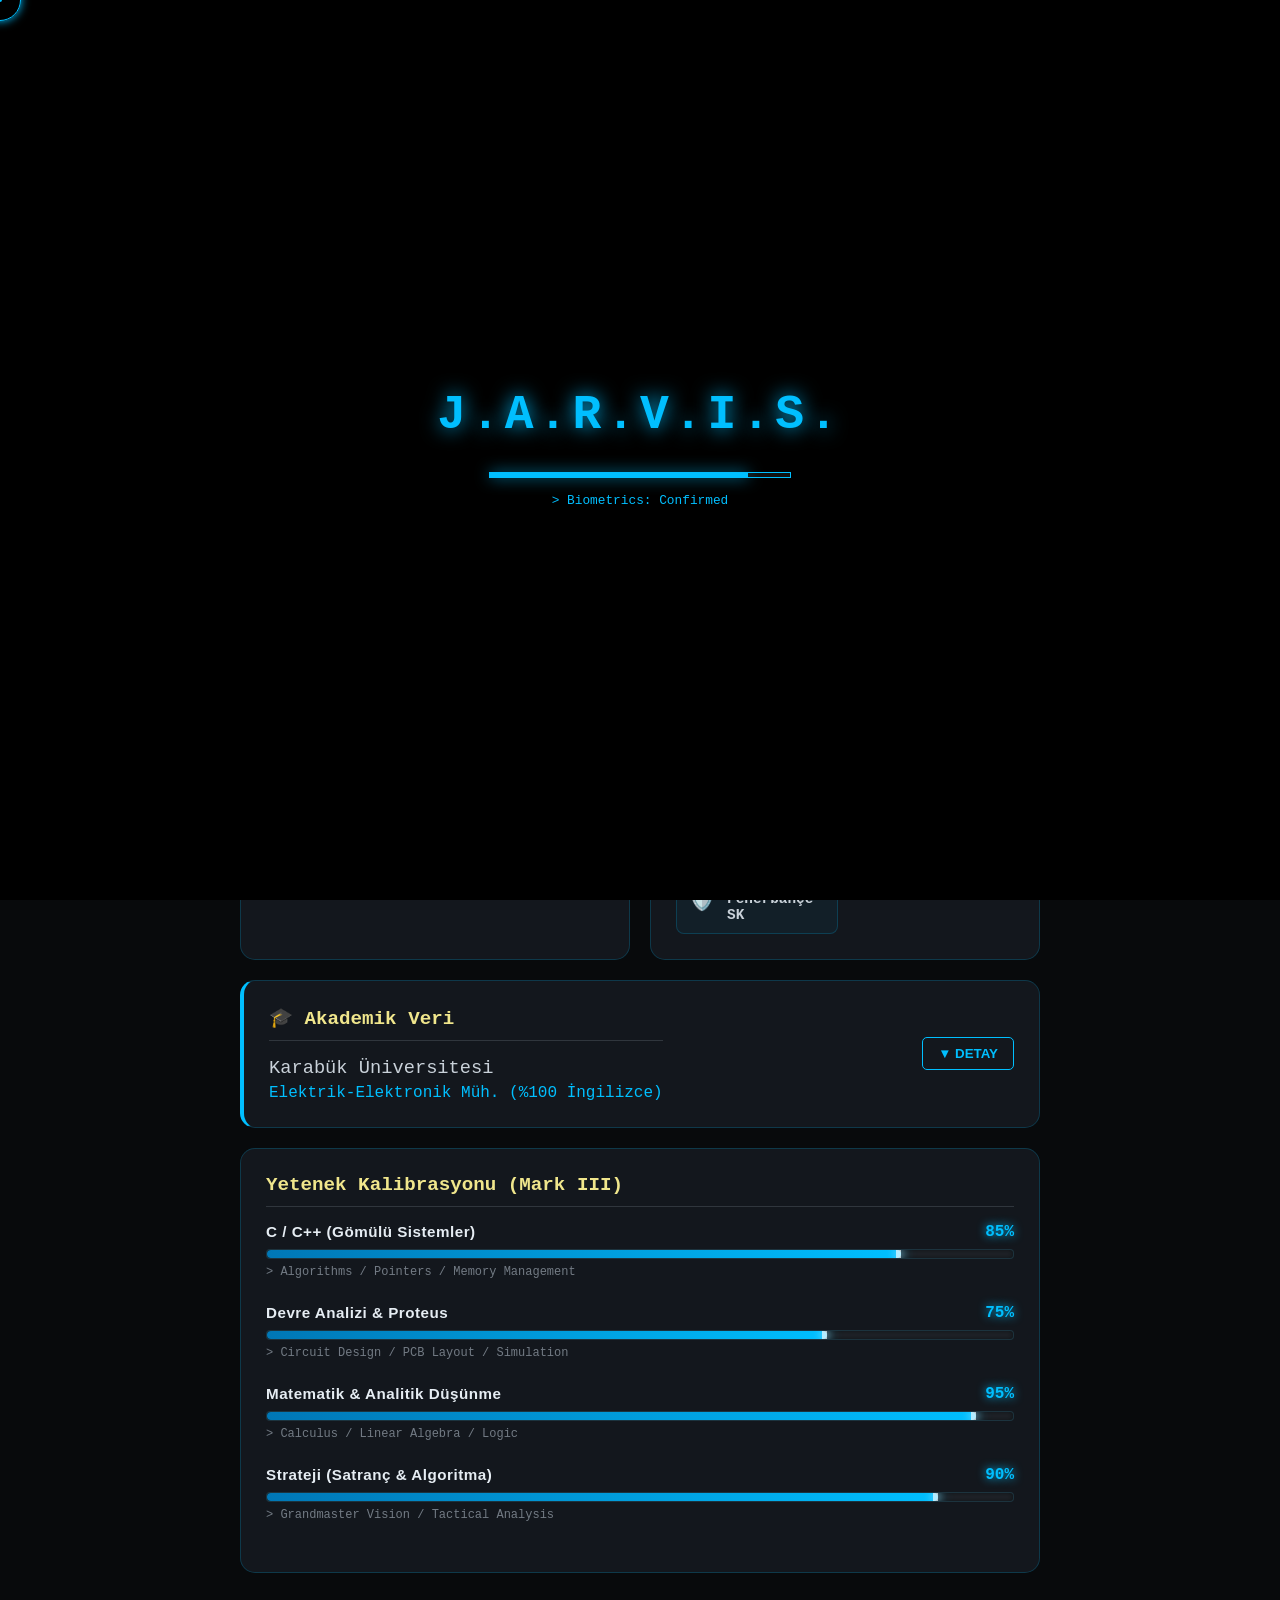
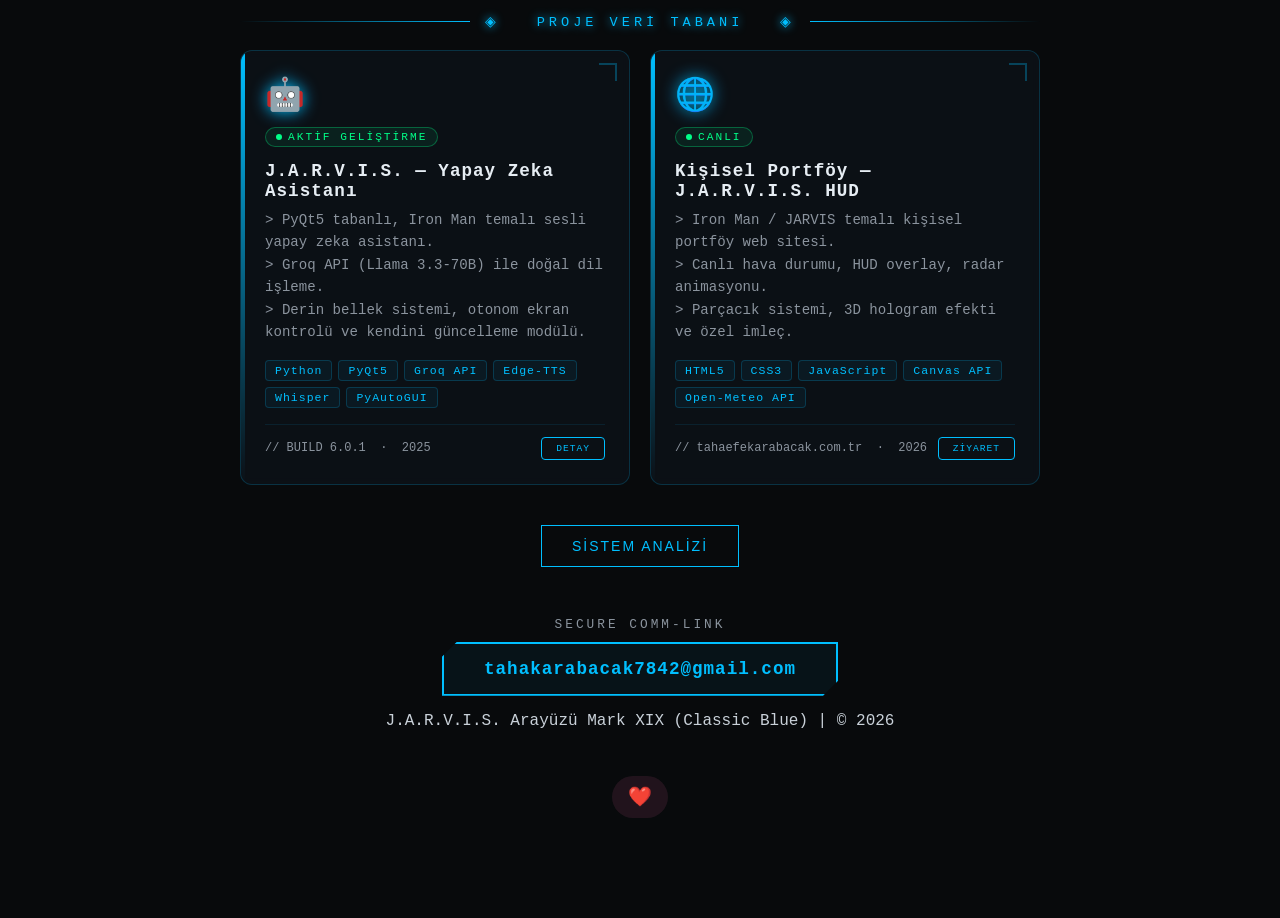
==== commit 17654b96: "Add files via upload" ====
--- a/index.html
+++ b/index.html
@@ -1,49 +1,591 @@
-<!DOCTYPE html>
-<html lang="tr">
-<head>
-    <meta charset="UTF-8">
-    <meta name="viewport" content="width=device-width, initial-scale=1.0">
-    <title>Blog | Taha Efe Karabacak</title>
-    <meta name="description" content="Taha Efe Karabacak: mühendislik notları, yazılım projeleri ve eğitim üzerine yazılar.">
-    <link rel="canonical" href="https://www.tahaefekarabacak.com.tr/blog/">
-    <meta property="og:type" content="website">
-    <meta property="og:title" content="Blog | Taha Efe Karabacak">
-    <meta property="og:description" content="Mühendislik notları, yazılım projeleri ve eğitim üzerine yazılar.">
-    <meta property="og:url" content="https://www.tahaefekarabacak.com.tr/blog/">
-    <meta property="og:image" content="https://www.tahaefekarabacak.com.tr/onizleme.jpg">
-    <link rel="preconnect" href="https://fonts.googleapis.com">
-    <link href="https://fonts.googleapis.com/css2?family=Inter:wght@400;500;600;700;800&amp;display=swap" rel="stylesheet">
-    <link rel="stylesheet" href="blog.css">
-    <script src="blog.js"></script>
-</head>
-<body>
-    <div class="wrap home">
-        <section class="hero"><div><h1>Merhaba, ben Taha Efe</h1><p>Elektrik-Elektronik Mühendisliği öğrencisi ve yazılım geliştirici. Yapay zeka asistanları, web uygulamaları ve gömülü sistemler üzerine çalışıyorum.</p></div><div class="avatar">TE<img src="profil.jpg" alt="Taha Efe Karabacak" onerror="this.remove()"></div></section>
-        <h2 class="sec">Hakkımda</h2>
-        <p>Karabük Üniversitesi Elektrik-Elektronik Mühendisliği öğrencisiyim. Mühendislik disiplinini sanatsal vizyonla birleştiriyorum; satranç tahtasındaki stratejik derinliği elektronik devrelerin dünyasına taşıyorum.</p>
-        <p>Hedefim, geleceğin teknolojilerini sadece kullanmak değil, bizzat inşa etmek.</p>
-        <h2 class="sec">Eğitim</h2>
-        <div id="edu"></div>
-        <h2 class="sec">Sertifikalarım</h2>
-        <div id="certs"></div>
-        <h2 class="sec">Zaman çizelgesi</h2>
-        <ol class="timeline" id="timeline"></ol>
-        <h2 class="sec">Yetenekler</h2>
-        <div class="chips" data-chips="C / C++|Python|PyQt5|JavaScript|TypeScript|React|Vite|HTML5|CSS3|Proteus"></div>
-        <div id="projeler"></div><span class="badge">Projelerim</span>
-        <div class="ph">Son çalışmalarıma göz at</div>
-        <p class="psub">Yapay zeka asistanından finans paneline kadar geliştirdiğim güncel projelerden bir seçki.</p>
-        <div class="pgrid"><div class="pcard"><div class="tile" data-logo="jarvis"></div><h3>J.A.R.V.I.S. Yapay Zeka Asistanı</h3><div class="pd">2025 - Günümüz</div><p>PyQt5 tabanlı, sesli komutla çalışan yapay zeka asistanı. Kalıcı hafıza, otonom ekran kontrolü ve kendini güncelleme modülü içerir.</p><div class="chips" data-chips="Python|PyQt5|Groq API|Whisper|Edge-TTS"></div></div><a class="pcard" href="https://tahaefekarabacakfinancecontrol.ai.studio/" target="_blank" rel="noopener"><div class="tile" data-logo="finance"></div><h3>Finance Control</h3><div class="pd">2026</div><p>TCMB ve CoinGecko verileriyle döviz, kripto ve emtia takibi yapan, portföy yönetimi modülleri olan finans paneli.</p><div class="chips" data-chips="React|TypeScript|Vite|TCMB API"></div></a><a class="pcard" href="https://tekuniarsiv.vercel.app/" target="_blank" rel="noopener"><div class="tile" data-logo="tekuni"></div><h3>TeküniArşiv</h3><div class="pd">2026</div><p>Öğrenciler arasında ders notu ve çıkmış soru paylaşım platformu. Akademisyen değerlendirme ve üyelik sistemi içerir.</p><div class="chips" data-chips="React|TypeScript|Vite|Vercel"></div></a><a class="pcard" href="https://www.tahaefekarabacak.com.tr" target="_blank" rel="noopener"><div class="tile" data-logo="portfolio"></div><h3>Kişisel Portföy</h3><div class="pd">2026</div><p>Canlı hava durumu, HUD arayüzü, parçacık sistemi ve 3D hologram efektleri olan kişisel web sitesi.</p><div class="chips" data-chips="HTML5|CSS3|JavaScript|Canvas API"></div></a></div>
-        <h2 class="sec" id="yazilar">Yazılar</h2>
-        <ul class="posts" id="list"><li>Yükleniyor...</li></ul>
-        <footer class="site">&copy; 2026 Taha Efe Karabacak</footer>
-    </div>
-    <script>
-        BLOG.dock({ home: '../index.html', proj: '#projeler', posts: '#yazilar' });
-        BLOG.initTheme();
-        BLOG.decorate();
-        BLOG.load().then(function (ps) { BLOG.renderList(document.getElementById('list'), ps); })
-            .catch(function () { document.getElementById('list').innerHTML = '<li>Yazılar yüklenemedi. Dosyayı çift tıklayarak açıyorsan bir yerel sunucu gerekir (python -m http.server).</li>'; });
-    </script>
-</body>
-</html>
+<!DOCTYPE html>
+<html lang="tr">
+<head>
+    <meta name="description" content="Taha Efe Karabacak - Elektrik Elektronik Mühendisi Adayı & Yazılımcı. Kişisel portföy ve J.A.R.V.I.S. arayüzü.">
+    
+    <meta property="og:type" content="website">
+    <meta property="og:url" content="https://www.tahaefekarabacak.com.tr/">
+    <meta property="og:title" content="Taha Efe | Dijital Portföy & Sistem Arayüzü">
+    <meta property="og:description" content="Taha Efe Karabacak'ın kişisel web paneli. Projeler, sistem donanımları ve mühendislik günlükleri.">
+    <meta property="og:image" content="https://www.tahaefekarabacak.com.tr/onizleme.jpg">
+
+    <meta name="twitter:card" content="summary_large_image">
+    <meta name="twitter:title" content="Taha Efe | Sistem Çevrimiçi">
+    <meta name="twitter:description" content="Elektrik Elektronik Mühendisi Adayı Taha Efe Karabacak'ın kişisel paneli.">
+    <meta name="twitter:image" content="https://www.tahaefekarabacak.com.tr/onizleme.jpg">
+    <meta charset="UTF-8">
+    <meta name="viewport" content="width=device-width, initial-scale=1.0">
+    <title>Taha Efe | J.A.R.V.I.S. Core Blue</title>
+    <link rel="icon" type="image/svg+xml" href="data:image/svg+xml,%3Csvg xmlns='http://www.w3.org/2000/svg' viewBox='0 0 100 100'%3E%3C!-- Arka Plan Koyu --%3E%3Ccircle cx='50' cy='50' r='48' fill='%23080a0c'/%3E%3C!-- Dış Mekanik Halka --%3E%3Ccircle cx='50' cy='50' r='42' stroke='%2300e5ff' stroke-width='5' fill='none' stroke-dasharray='8 4' opacity='0.9'/%3E%3C!-- İç Enerji Çekirdeği --%3E%3Ccircle cx='50' cy='50' r='34' fill='%2300e5ff' opacity='0.7'/%3E%3Ccircle cx='50' cy='50' r='28' fill='%23ffffff' opacity='0.5'/%3E%3C!-- ÖZEL ÇİZİM ZIRH PLAKASI 'T' HARFİ --%3E%3Cpolygon points='25,32 75,32 70,45 56,45 54,78 46,78 44,45 30,45' fill='%23000000' stroke='%2300e5ff' stroke-width='1.5'/%3E%3C/svg%3E">    
+    
+
+    <style>
+        /* --- 0. SABİT TEMA (BLUE) --- */
+        :root {
+            --primary-color: #00bfff; /* J.A.R.V.I.S. Mavisi */
+            --bg-color: #080a0c;
+            --text-color: #c9d1d9;
+            --panel-bg: rgba(0, 191, 255, 0.03);
+            --border-style: 1px solid rgba(0, 191, 255, 0.3);
+        }
+
+        /* --- 1. TEMEL YAPILAR --- */
+        body {
+            background-color: var(--bg-color);
+            color: var(--text-color);
+            font-family: 'Segoe UI', 'Courier New', sans-serif;
+            margin: 0;
+            display: flex;
+            justify-content: center;
+            padding: 40px 0;
+            min-height: 100vh;
+            overflow-x: hidden;
+            cursor: none;
+        }
+
+        /* --- BOOT SCREEN --- */
+        #boot-screen {
+            position: fixed; top: 0; left: 0; width: 100vw; height: 100vh;
+            background-color: #000000; z-index: 999999;
+            display: flex; flex-direction: column; justify-content: center; align-items: center;
+            font-family: 'Courier New', monospace; color: var(--primary-color);
+            transition: transform 0.8s ease-in-out, opacity 0.8s ease-in-out;
+        }
+        .boot-logo { 
+            font-size: 3em; font-weight: bold; letter-spacing: 5px; margin-bottom: 30px; 
+            text-shadow: 0 0 20px var(--primary-color); animation: pulse 1s infinite; 
+        }
+        .boot-loader-container { width: 300px; height: 4px; background: #111; border: 1px solid var(--primary-color); position: relative; margin-bottom: 15px; }
+        .boot-bar { height: 100%; background: var(--primary-color); width: 0%; box-shadow: 0 0 15px var(--primary-color); transition: width 0.1s linear; }
+        .boot-log { font-size: 0.8em; color: var(--primary-color); min-height: 20px; text-align: center; }
+
+        /* --- ÖZEL İMLEÇ --- */
+        #custom-cursor {
+            position: fixed; top: 0; left: 0; width: 40px; height: 40px;
+            border: 1px solid var(--primary-color); border-radius: 50%; pointer-events: none; z-index: 9999999;
+            transform: translate(-50%, -50%); box-shadow: 0 0 10px var(--primary-color);
+            transition: width 0.1s, height 0.1s;
+        }
+        #custom-cursor::after {
+            content: ''; position: absolute; top: 50%; left: 50%; width: 4px; height: 4px;
+            background: var(--primary-color); border-radius: 50%; transform: translate(-50%, -50%);
+        }
+        body.clicking #custom-cursor { width: 30px; height: 30px; background: rgba(0, 191, 255, 0.2); }
+
+        .container { width: 90%; max-width: 800px; text-align: center; position: relative; z-index: 2; padding-bottom: 60px; }
+        #particle-canvas { position: fixed; top: 0; left: 0; width: 100%; height: 100%; z-index: 1; pointer-events: none; }
+
+        /* --- ATMOSFER --- */
+        .scanline {
+            position: fixed; top: 0; left: 0; width: 100%; height: 5px;
+            background: linear-gradient(to bottom, transparent, var(--primary-color), transparent);
+            opacity: 0.1; z-index: 999; pointer-events: none; animation: scan 6s linear infinite;
+        }
+        .corner-bracket { position: fixed; width: 30px; height: 30px; border: 2px solid var(--primary-color); z-index: 100; pointer-events: none; opacity: 0.6; }
+        .top-left { top: 20px; left: 20px; border-right: none; border-bottom: none; }
+        .top-right { top: 20px; right: 20px; border-left: none; border-bottom: none; }
+        .bottom-left { bottom: 20px; left: 20px; border-right: none; border-top: none; }
+        .bottom-right { bottom: 20px; right: 20px; border-left: none; border-top: none; }
+
+        /* --- 3D HOLOGRAM --- */
+        .reactor-section { position: relative; height: 350px; display: flex; justify-content: center; align-items: center; margin-bottom: 20px; perspective: 1000px; }
+        .hologram-base { 
+            position: absolute; bottom: 20px; width: 200px; height: 200px; 
+            border: 4px solid var(--primary-color); border-radius: 50%; opacity: 0.3;
+            transform: rotateX(70deg); box-shadow: 0 0 50px var(--primary-color), inset 0 0 20px var(--primary-color); 
+            animation: baseSpin 10s linear infinite;
+        }
+        .hologram-base::before { 
+            content: ''; position: absolute; top: -10px; left: -10px; right: -10px; bottom: -10px; 
+            border: 2px dashed var(--primary-color); border-radius: 50%; opacity: 0.5;
+            animation: baseSpin 15s linear infinite reverse;
+        }
+        .hologram-beam { 
+            position: absolute; bottom: 80px; width: 160px; height: 200px; 
+            background: linear-gradient(to top, var(--primary-color), transparent); opacity: 0.2;
+            transform: perspective(500px) rotateX(20deg); clip-path: polygon(20% 0%, 80% 0%, 100% 100%, 0% 100%); 
+            filter: blur(10px); pointer-events: none;
+        }
+        .arc-reactor { 
+            position: relative; width: 140px; height: 140px; border-radius: 50%; 
+            display: flex; justify-content: center; align-items: center;
+            background: radial-gradient(circle, rgba(13,17,23,0.9) 60%, transparent 70%); 
+            box-shadow: 0 0 50px var(--primary-color); z-index: 10; 
+            animation: floatReactor 4s ease-in-out infinite;
+        }
+        
+        .arc-reactor::before { 
+            content: ""; position: absolute; width: 100%; height: 100%; border-radius: 50%; 
+            background: repeating-conic-gradient(from 0deg, var(--primary-color) 0deg 10deg, transparent 10deg 40deg); 
+            -webkit-mask: radial-gradient(farthest-side, transparent 75%, #fff 76%); 
+            mask: radial-gradient(farthest-side, transparent 75%, #fff 76%); 
+            box-shadow: 0 0 30px var(--primary-color); animation: spin 5s linear infinite;
+        }
+        .core { 
+            width: 40px; height: 40px; background: radial-gradient(circle, #ffffff 10%, var(--primary-color) 90%); 
+            border-radius: 50%; box-shadow: 0 0 20px #fff, 0 0 60px var(--primary-color); 
+            border: 2px solid rgba(255,255,255,0.8); animation: pulse 3s infinite alternate;
+        }
+
+        /* --- HUD --- */
+        .hud-overlay { position: fixed; top: 0; left: 0; width: 100%; height: 100%; pointer-events: none; z-index: 100; padding: 20px; box-sizing: border-box; font-family: 'Courier New', monospace; color: var(--primary-color); font-size: 0.8em; text-shadow: 0 0 5px var(--primary-color); }
+        .hud-top-left { position: absolute; top: 40px; left: 40px; text-align: left; }
+        .hud-top-right { position: absolute; top: 40px; right: 40px; text-align: right; }
+        .hud-bottom-left { position: absolute; bottom: 40px; left: 40px; text-align: left; }
+        .hud-bottom-right { position: absolute; bottom: 40px; right: 40px; text-align: right; }
+        .hud-box { border-left: 2px solid var(--primary-color); background: linear-gradient(90deg, rgba(0, 191, 255, 0.05), transparent); padding: 5px 10px; margin-bottom: 8px; }
+        .hud-label { color: #8b949e; font-size: 0.7em; display: block; margin-bottom: 2px; }
+        .hud-value { font-weight: bold; letter-spacing: 1px; }
+        .blink { animation: blinker 1s linear infinite; }
+        .radar-box { display: flex; flex-direction: column; align-items: center; justify-content: center; border-left: 2px solid var(--primary-color); background: rgba(0, 191, 255, 0.02); padding: 10px; }
+        .radar-circle { width: 60px; height: 60px; border: 1px solid var(--primary-color); border-radius: 50%; position: relative; overflow: hidden; opacity: 0.8; }
+        .radar-circle::after { content: ''; position: absolute; top: 50%; left: 50%; width: 4px; height: 4px; background: #fff; border-radius: 50%; transform: translate(-50%, -50%); }
+        .radar-sweep { position: absolute; top: 0; left: 0; width: 100%; height: 100%; background: conic-gradient(from 0deg, transparent 0deg, var(--primary-color) 360deg); border-radius: 50%; animation: radarSpin 2s linear infinite; opacity: 0.5; }
+
+        /* --- KARTLAR --- */
+        .cards-layout { display: flex; gap: 20px; margin-top: 30px; flex-wrap: wrap; perspective: 1000px; }
+        .card { flex: 1; min-width: 300px; background: rgba(22, 27, 34, 0.85); padding: 25px; border-radius: 15px; border: 1px solid rgba(0, 191, 255, 0.2); text-align: left; backdrop-filter: blur(3px); transform-style: preserve-3d; transform: perspective(1000px); transition: transform 0.1s ease, box-shadow 0.3s ease; }
+        .card:hover { border-color: var(--primary-color); box-shadow: 0 0 30px var(--primary-color); }
+        h1 { color: var(--primary-color); letter-spacing: 4px; text-transform: uppercase; margin: 20px 0; font-size: 2em; text-shadow: 0 0 10px var(--primary-color); }
+        h2 { color: #f0e68c; font-size: 1.2em; border-bottom: 1px solid #30363d; padding-bottom: 10px; margin-top: 0; }
+        .specs-grid { display: grid; grid-template-columns: repeat(auto-fit, minmax(140px, 1fr)); gap: 15px; margin-top: 15px; }
+        .spec-item { background: rgba(0, 191, 255, 0.05); border: 1px solid rgba(0, 191, 255, 0.2); border-radius: 8px; padding: 10px; display: flex; align-items: center; transition: 0.3s; cursor: none; }
+        .spec-item:hover { background: rgba(0, 191, 255, 0.15); border-color: var(--primary-color); transform: translateY(-3px); box-shadow: 0 0 15px var(--primary-color); }
+        .spec-icon { font-size: 1.5em; margin-right: 10px; }
+        .spec-info { display: flex; flex-direction: column; text-align: left; }
+        .spec-label { font-size: 0.75em; color: #8b949e; text-transform: uppercase; letter-spacing: 1px; }
+        .spec-value { font-size: 0.9em; color: #c9d1d9; font-weight: bold; margin-top: 2px; }
+        .skill-box-pro { margin-bottom: 25px; position: relative; }
+        .sb-header { display: flex; justify-content: space-between; margin-bottom: 8px; font-family: 'Segoe UI', sans-serif; }
+        .sb-name { color: #e6edf3; font-weight: 600; letter-spacing: 0.5px; font-size: 0.95em; }
+        .sb-val { color: var(--primary-color); font-weight: bold; font-family: 'Courier New', monospace; text-shadow: 0 0 10px var(--primary-color); }
+        .sb-track { height: 8px; background: rgba(255, 255, 255, 0.05); border-radius: 4px; overflow: hidden; position: relative; box-shadow: inset 0 0 5px rgba(0,0,0,0.5); border: 1px solid rgba(0, 191, 255, 0.1); }
+        .sb-fill { height: 100%; background: linear-gradient(90deg, #0077b6, var(--primary-color)); border-radius: 4px; box-shadow: 0 0 15px var(--primary-color); position: relative; width: 0; animation: loadLaser 1.5s cubic-bezier(0.22, 1, 0.36, 1) forwards; }
+        .sb-fill::after { content: ''; position: absolute; top: 0; right: 0; width: 5px; height: 100%; background: #fff; box-shadow: 0 0 10px #fff; opacity: 0.7; }
+        .sb-tags { font-size: 0.75em; color: #8b949e; margin-top: 6px; font-family: 'Courier New', monospace; opacity: 0.8; }
+        .stark-button { background: transparent; color: var(--primary-color); border: 1px solid var(--primary-color); padding: 12px 30px; font-size: 14px; letter-spacing: 2px; cursor: none; margin-top: 40px; transition: 0.3s; text-transform: uppercase; }
+        .stark-button:hover { background: var(--primary-color); color: #080a0c; box-shadow: 0 0 30px var(--primary-color); }
+
+        /* --- MAIL BUTONU --- */
+        .comm-link-wrapper { display: flex; flex-direction: column; align-items: center; margin-top: 50px; }
+        .comm-label { font-size: 0.8em; letter-spacing: 3px; color: #8b949e; margin-bottom: 10px; text-transform: uppercase; font-family: 'Courier New', monospace; }
+        .jarvis-btn { position: relative; display: inline-flex; justify-content: center; align-items: center; background: rgba(0, 191, 255, 0.05); border: 2px solid var(--primary-color); padding: 15px 40px; font-family: 'Courier New', monospace; color: var(--primary-color); font-size: 1.1em; font-weight: bold; letter-spacing: 1px; cursor: none; overflow: hidden; transition: all 0.3s ease; clip-path: polygon(15px 0, 100% 0, 100% calc(100% - 15px), calc(100% - 15px) 100%, 0 100%, 0 15px); }
+        .jarvis-btn:hover { background: rgba(0, 191, 255, 0.2); box-shadow: 0 0 30px var(--primary-color); text-shadow: 0 0 10px var(--primary-color); letter-spacing: 2px; }
+        .btn-glare { position: absolute; top: 0; left: -100%; width: 50%; height: 100%; background: linear-gradient(90deg, transparent, rgba(255,255,255,0.4), transparent); transform: skewX(-25deg); animation: glareAnim 3s infinite; }
+        .jarvis-btn.copied { border-color: #00ff00; color: #00ff00; background: rgba(0, 255, 0, 0.1); box-shadow: 0 0 30px rgba(0, 255, 0, 0.4); }
+
+        .secret-protocol { margin-top: 30px; display: inline-flex; align-items: center; justify-content: center; background: rgba(255, 105, 180, 0.1); padding: 8px 15px; border-radius: 30px; transition: 0.5s; cursor: none; border: 1px solid transparent; }
+        .secret-protocol:hover { background: rgba(255, 105, 180, 0.2); border: 1px solid #ff69b4; box-shadow: 0 0 15px rgba(255, 105, 180, 0.4); }
+        .heart-icon { font-size: 1.2em; animation: heartbeat 1.5s infinite; }
+        .hidden-message { max-width: 0; opacity: 0; overflow: hidden; white-space: nowrap; color: #ff69b4; font-weight: bold; font-size: 0.95em; transition: all 0.8s ease-in-out; margin-left: 0; }
+        .secret-protocol:hover .hidden-message { max-width: 300px; opacity: 1; margin-left: 10px; }
+
+        /* --- MODAL --- */
+        .modal-overlay { 
+            display: none; position: fixed; top: 0; left: 0; width: 100%; height: 100%; 
+            background: rgba(0, 0, 0, 0.85); 
+            z-index: 100000; 
+            justify-content: center; align-items: center; backdrop-filter: blur(5px); 
+        }
+        .modal-content { background: rgba(13, 17, 23, 0.95); border: 2px solid var(--primary-color); box-shadow: 0 0 50px var(--primary-color), inset 0 0 20px rgba(0, 191, 255, 0.2); padding: 30px; width: 80%; max-width: 500px; border-radius: 10px; text-align: left; animation: scaleIn 0.3s ease-out; cursor: none; }
+        .modal-header { color: var(--primary-color); border-bottom: 1px dashed var(--primary-color); padding-bottom: 10px; margin-top: 0; text-transform: uppercase; letter-spacing: 2px; text-shadow: 0 0 10px var(--primary-color); }
+        .modal-text { font-family: 'Courier New', monospace; color: #c9d1d9; line-height: 1.6; margin-top: 15px; font-size: 0.95em; min-height: 150px; }
+
+        @keyframes spin { from { transform: rotate(0deg); } to { transform: rotate(360deg); } }
+        @keyframes pulse { 0% { transform: scale(0.9); opacity: 0.8; } 100% { transform: scale(1.1); opacity: 1; } }
+        @keyframes scaleIn { from { transform: scale(0.8); opacity: 0; } to { transform: scale(1); opacity: 1; } }
+        @keyframes heartbeat { 0% { transform: scale(1); } 15% { transform: scale(1.3); } 30% { transform: scale(1); } 45% { transform: scale(1.15); } 60% { transform: scale(1); } }
+        @keyframes loadLaser { from { width: 0; } }
+        @keyframes scan { 0% { top: -10%; } 100% { top: 110%; } }
+        @keyframes blinker { 50% { opacity: 0; } }
+        @keyframes baseSpin { from { transform: rotateX(70deg) rotateZ(0deg); } to { transform: rotateX(70deg) rotateZ(360deg); } }
+        @keyframes floatReactor { 0%, 100% { transform: translateY(0); } 50% { transform: translateY(-15px); } }
+        @keyframes glareAnim { 0% { left: -100%; } 20% { left: 200%; } 100% { left: 200%; } }
+        @keyframes radarSpin { from { transform: rotate(0deg); } to { transform: rotate(360deg); } }
+        /* --- PROJELERİM SEKME --- */
+        .section-title {
+            display: flex; align-items: center; gap: 15px;
+            margin: 40px 0 20px 0; text-align: left;
+        }
+        .section-title::before {
+            content: ''; flex: 1; height: 1px;
+            background: linear-gradient(90deg, transparent, var(--primary-color));
+        }
+        .section-title::after {
+            content: ''; flex: 1; height: 1px;
+            background: linear-gradient(90deg, var(--primary-color), transparent);
+        }
+        .section-title span {
+            color: var(--primary-color); font-family: 'Courier New', monospace;
+            font-size: 0.85em; letter-spacing: 4px; text-transform: uppercase;
+            text-shadow: 0 0 10px var(--primary-color); white-space: nowrap;
+        }
+        .project-grid { display: grid; grid-template-columns: repeat(auto-fit, minmax(340px, 1fr)); gap: 20px; margin-top: 10px; }
+        .project-card { background: rgba(13,17,23,0.9); border: 1px solid rgba(0,191,255,0.2); border-radius: 12px; padding: 24px; text-align: left; position: relative; overflow: hidden; transition: all 0.3s ease; cursor: none; backdrop-filter: blur(5px); }
+        .project-card::before { content: ''; position: absolute; top: 0; left: 0; width: 4px; height: 100%; background: linear-gradient(180deg, var(--primary-color), transparent); }
+        .project-card:hover { border-color: var(--primary-color); box-shadow: 0 0 30px rgba(0,191,255,0.15); transform: translateY(-4px); }
+        .project-corner { position: absolute; top: 12px; right: 12px; width: 16px; height: 16px; border-top: 2px solid var(--primary-color); border-right: 2px solid var(--primary-color); opacity: 0.3; transition: 0.3s; }
+        .project-card:hover .project-corner { opacity: 1; }
+        .project-status { display: inline-flex; align-items: center; gap: 6px; font-size: 0.7em; font-family: 'Courier New', monospace; letter-spacing: 2px; text-transform: uppercase; padding: 3px 10px; border-radius: 20px; margin-bottom: 14px; }
+        .status-active { color: #00ff88; background: rgba(0,255,136,0.08); border: 1px solid rgba(0,255,136,0.3); }
+        .status-wip    { color: #ffaa00; background: rgba(255,170,0,0.08);  border: 1px solid rgba(255,170,0,0.3); }
+        .status-done   { color: var(--primary-color); background: rgba(0,191,255,0.08); border: 1px solid rgba(0,191,255,0.3); }
+        .status-dot { width: 6px; height: 6px; border-radius: 50%; background: currentColor; animation: blinker 1.2s linear infinite; }
+        .project-name { color: #e6edf3; font-size: 1.1em; font-weight: 700; letter-spacing: 1px; margin-bottom: 8px; }
+        .project-desc { color: #8b949e; font-size: 0.88em; line-height: 1.6; margin-bottom: 16px; font-family: 'Courier New', monospace; }
+        .project-tags { display: flex; flex-wrap: wrap; gap: 6px; margin-bottom: 16px; }
+        .tag { font-size: 0.72em; font-family: 'Courier New', monospace; padding: 3px 9px; border-radius: 4px; letter-spacing: 1px; background: rgba(0,191,255,0.06); border: 1px solid rgba(0,191,255,0.2); color: var(--primary-color); }
+        .project-meta { display: flex; justify-content: space-between; align-items: center; border-top: 1px solid rgba(0,191,255,0.1); padding-top: 12px; font-size: 0.75em; font-family: 'Courier New', monospace; color: #8b949e; }
+        .project-btn { background: transparent; border: 1px solid var(--primary-color); color: var(--primary-color); padding: 5px 14px; font-size: 0.8em; font-family: 'Courier New', monospace; letter-spacing: 1px; cursor: none; transition: 0.3s; border-radius: 4px; }
+        .project-btn:hover { background: var(--primary-color); color: #080a0c; box-shadow: 0 0 15px var(--primary-color); }
+        .project-icon { font-size: 2em; margin-bottom: 12px; display: block; filter: drop-shadow(0 0 8px var(--primary-color)); }
+
+    </style>
+</head>
+<body>
+
+    <div id="boot-screen">
+        <div class="boot-logo">J.A.R.V.I.S.</div>
+        <div class="boot-loader-container"><div class="boot-bar" id="boot-bar-fill"></div></div>
+        <div class="boot-log" id="boot-log">Initializing...</div>
+    </div>
+
+    <div id="custom-cursor"></div>
+    <canvas id="particle-canvas"></canvas>
+    
+    <div class="scanline"></div>
+    <div class="corner-bracket top-left"></div>
+    <div class="corner-bracket top-right"></div>
+    <div class="corner-bracket bottom-left"></div>
+    <div class="corner-bracket bottom-right"></div>
+
+    <div class="hud-overlay">
+        <div class="hud-top-left">
+            <div class="hud-box"><span class="hud-label">SYSTEM TIME</span><span class="hud-value" id="hud-time">00:00:00</span></div>
+            <div class="hud-box"><span class="hud-label">DATE</span><span class="hud-value" id="hud-date">YYYY-MM-DD</span></div>
+        </div>
+        <div class="hud-top-right">
+            <div class="hud-box"><span class="hud-label">LOCATION</span><span class="hud-value">KARABUK, TR</span></div>
+            <div class="hud-box"><span class="hud-label">COORDS</span><span class="hud-value">41.20°N, 32.62°E</span></div>
+            <div class="hud-box"><span class="hud-label">WEATHER (LIVE)</span><span class="hud-value" id="hud-weather">CONNECTING...</span></div>
+        </div>
+        <div class="hud-bottom-left">
+            <div class="hud-box"><span class="hud-label">CPU LOAD</span><span class="hud-value" id="hud-cpu">12%</span></div>
+            <div class="hud-box"><span class="hud-label">MEMORY</span><span class="hud-value" id="hud-ram">4.2 / 32 GB</span></div>
+        </div>
+        <div class="hud-bottom-right">
+            <div class="radar-box"><span class="hud-label">RADAR SCAN</span><div class="radar-circle"><div class="radar-sweep"></div></div></div>
+            <div class="hud-box" style="margin-top:5px; text-align:right;"><span class="hud-label">NETWORK</span><span class="hud-value" style="color:#00ff00;">ONLINE <span class="blink">●</span></span></div>
+        </div>
+    </div>
+
+    <div class="container">
+        
+        <div class="reactor-section">
+            <div class="hologram-base"></div> 
+            <div class="hologram-beam"></div> 
+            <div class="arc-reactor">
+                <div class="core"></div>
+            </div>
+        </div>
+
+        <h1>SİSTEM J.A.R.V.I.S.</h1>
+        <h2 style="color: #c9d1d9; letter-spacing: 4px; font-weight: 300; font-size: 1.5em; margin-top: 0;">TAHA EFE KARABACAK</h2>
+        <p style="color: #8b949e; letter-spacing: 1px;">Elektrik-Elektronik Mühendisliği | Karabük Üniversitesi</p>
+
+        <div class="cards-layout">
+            <section class="card tilt-card">
+                <h2>🧬 Kimlik & Misyon</h2>
+                <p style="margin-bottom: 15px;">Merhaba, ben Taha Efe. Karabük Üniversitesi <strong>Elektrik-Elektronik Mühendisliği</strong> öğrencisiyim.</p>
+                <p>Mühendislik disiplinini sanatsal vizyonla birleştiriyorum. Satranç tahtasındaki stratejik derinliği, elektronik devrelerin karmaşık dünyasına taşıyorum.</p>
+                <p style="margin-top: 15px; color: #8b949e; font-style: italic;">"Hedefim: Geleceğin teknolojilerini sadece kullanmak değil, bizzat inşa etmek."</p>
+            </section>
+
+            <section class="card tilt-card">
+                <h2>📂 Teknik Veri Tabanı</h2>
+                <p style="font-size: 0.8em; color: #8b949e; margin-bottom: 15px;">(Detaylı analiz için modüllere tıklayınız)</p>
+                <div class="specs-grid">
+                    <div class="spec-item" onclick="detayGoster('misyon')"><span class="spec-icon">🚀</span><div class="spec-info"><span class="spec-label">Ana Direktif</span><span class="spec-value">Vizyon & Misyon</span></div></div>
+                    <div class="spec-item" onclick="detayGoster('egitim')"><span class="spec-icon">🎓</span><div class="spec-info"><span class="spec-label">Mimari / Bölüm</span><span class="spec-value">Elektrik-Elektronik</span></div></div>
+                    <div class="spec-item" onclick="detayGoster('dil')"><span class="spec-icon">🌐</span><div class="spec-info"><span class="spec-label">İletişim</span><span class="spec-value">%100 İngilizce</span></div></div>
+                    <div class="spec-item" onclick="detayGoster('strateji')"><span class="spec-icon">🏆</span><div class="spec-info"><span class="spec-label">Algoritma</span><span class="spec-value">14x Madalya</span></div></div>
+                    <div class="spec-item" onclick="detayGoster('takim')"><span class="spec-icon">🛡️</span><div class="spec-info"><span class="spec-label">Sadakat</span><span class="spec-value">Fenerbahçe SK</span></div></div>
+                </div>
+            </section>
+        </div>
+
+        <div class="card tilt-card" style="margin-top: 20px; border-left: 4px solid var(--primary-color);">
+            <div style="display: flex; justify-content: space-between; align-items: center;">
+                <div style="text-align: left;">
+                    <h2>🎓 Akademik Veri</h2>
+                    <h3 style="color: #c9d1d9; font-weight: 400; margin: 0;">Karabük Üniversitesi</h3>
+                    <p style="color: var(--primary-color); margin-top: 5px; margin-bottom: 0;">Elektrik-Elektronik Müh. (%100 İngilizce)</p>
+                </div>
+                <button onclick="egitimDetay()" id="btn-detay" style="background: transparent; border: 1px solid var(--primary-color); color: var(--primary-color); padding: 8px 15px; cursor: none; border-radius: 5px; font-weight: bold;">▼ DETAY</button>
+            </div>
+            <div id="gizli-detay" style="display: none; margin-top: 20px; padding-top: 15px; border-top: 1px dashed rgba(255,255,255, 0.3); text-align: left;">
+                <p style="line-height: 1.6; color: #c9d1d9; font-family: 'Courier New', monospace; font-size: 0.95em;">
+                    <strong style="color: var(--primary-color);">> J.A.R.V.I.S. ACADEMIC PROTOCOL v2.5</strong><br>
+                    <strong style="color: var(--primary-color);">> STATUS:</strong> ACTIVE DATA ACQUISITION...<br><br>
+                    <strong>[KONUM DÜĞÜMÜ]:</strong> Karabük Üniversitesi Üssü.<br>
+                    <strong>[ANA DİREKTİF]:</strong> Elektrik-Elektronik Mühendisliği.<br>
+                    <strong>[DİL PARAMETRESİ]:</strong> %100 İngilizce Entegrasyonu.<br><br>
+                    <strong style="color: var(--primary-color);">> SİSTEM ANALİZİ:</strong><br>
+                    Efendim, şu anda temel veri toplama aşamasındayım. Eğitim modülü, küresel mühendislik standartlarına erişim için %100 İngilizce olarak kodlanmıştır.
+                </p>
+            </div>
+        </div>
+
+        <div class="card tilt-card" style="margin-top: 20px;">
+            <h2>Yetenek Kalibrasyonu (Mark III)</h2>
+            <div class="skill-box-pro">
+                <div class="sb-header"><span class="sb-name">C / C++ (Gömülü Sistemler)</span><span class="sb-val">85%</span></div>
+                <div class="sb-track"><div class="sb-fill" style="width: 85%;"></div></div>
+                <div class="sb-tags">> Algorithms / Pointers / Memory Management</div>
+            </div>
+            <div class="skill-box-pro">
+                <div class="sb-header"><span class="sb-name">Devre Analizi & Proteus</span><span class="sb-val">75%</span></div>
+                <div class="sb-track"><div class="sb-fill" style="width: 75%;"></div></div>
+                <div class="sb-tags">> Circuit Design / PCB Layout / Simulation</div>
+            </div>
+            <div class="skill-box-pro">
+                <div class="sb-header"><span class="sb-name">Matematik & Analitik Düşünme</span><span class="sb-val">95%</span></div>
+                <div class="sb-track"><div class="sb-fill" style="width: 95%;"></div></div>
+                <div class="sb-tags">> Calculus / Linear Algebra / Logic</div>
+            </div>
+            <div class="skill-box-pro">
+                <div class="sb-header"><span class="sb-name">Strateji (Satranç & Algoritma)</span><span class="sb-val">90%</span></div>
+                <div class="sb-track"><div class="sb-fill" style="width: 90%;"></div></div>
+                <div class="sb-tags">> Grandmaster Vision / Tactical Analysis</div>
+            </div>
+        </div>
+
+        
+        <div class="section-title"><span>◈ &nbsp; PROJE VERİ TABANI &nbsp; ◈</span></div>
+
+        <div class="project-grid">
+
+            <!-- PROJE 1: JARVIS -->
+            <div class="project-card tilt-card">
+                <div class="project-corner"></div>
+                <span class="project-icon">🤖</span>
+                <div class="project-status status-active"><span class="status-dot"></span> AKTİF GELİŞTİRME</div>
+                <div class="project-name">J.A.R.V.I.S. — Yapay Zeka Asistanı</div>
+                <div class="project-desc">
+                    > PyQt5 tabanlı, Iron Man temalı sesli yapay zeka asistanı.<br>
+                    > Groq API (Llama 3.3-70B) ile doğal dil işleme.<br>
+                    > Derin bellek sistemi, otonom ekran kontrolü ve kendini güncelleme modülü.
+                </div>
+                <div class="project-tags">
+                    <span class="tag">Python</span>
+                    <span class="tag">PyQt5</span>
+                    <span class="tag">Groq API</span>
+                    <span class="tag">Edge-TTS</span>
+                    <span class="tag">Whisper</span>
+                    <span class="tag">PyAutoGUI</span>
+                </div>
+                <div class="project-meta">
+                    <span>// BUILD 6.0.1 &nbsp;·&nbsp; 2025</span>
+                    <button class="project-btn" onclick="openModal('🤖 J.A.R.V.I.S. — DETAY', '■ PROJE: J.A.R.V.I.S. Yapay Zeka Asistanı
+■ VERSİYON: Build 6.0.1
+■ DURUM: Aktif Geliştirme
+
+[ÖZELLİKLER]
+> Sesli komut ile tam sistem kontrolü
+> Derin hafıza: Kalıcı JSON veri tabanı
+> Kendi kendini güncelleme motoru
+> Otonom Chrome / YouTube kontrolü
+> Spotify entegrasyonu
+> Gerçek zamanlı hava durumu
+> HUD tarzı PyQt5 arayüzü
+
+[TEKNOLOJİLER]
+Python · PyQt5 · Groq API
+Edge-TTS · SpeechRecognition
+Spotipy · PyAutoGUI · Pytesseract');">DETAY</button>
+                </div>
+            </div>
+
+            <!-- PROJE 2: WEB SİTESİ -->
+            <div class="project-card tilt-card">
+                <div class="project-corner"></div>
+                <span class="project-icon">🌐</span>
+                <div class="project-status status-active"><span class="status-dot"></span> CANLI</div>
+                <div class="project-name">Kişisel Portföy — J.A.R.V.I.S. HUD</div>
+                <div class="project-desc">
+                    > Iron Man / JARVIS temalı kişisel portföy web sitesi.<br>
+                    > Canlı hava durumu, HUD overlay, radar animasyonu.<br>
+                    > Parçacık sistemi, 3D hologram efekti ve özel imleç.
+                </div>
+                <div class="project-tags">
+                    <span class="tag">HTML5</span>
+                    <span class="tag">CSS3</span>
+                    <span class="tag">JavaScript</span>
+                    <span class="tag">Canvas API</span>
+                    <span class="tag">Open-Meteo API</span>
+                </div>
+                <div class="project-meta">
+                    <span>// tahaefekarabacak.com.tr &nbsp;·&nbsp; 2026</span>
+                    <button class="project-btn" onclick="window.open('https://www.tahaefekarabacak.com.tr', '_blank')">ZİYARET</button>
+                </div>
+            </div>
+
+        </div>
+
+        <button onclick="sistemKontrol()" class="stark-button">SİSTEM ANALİZİ</button>
+
+        <div class="comm-link-wrapper">
+            <div class="comm-label">SECURE COMM-LINK</div>
+            <button id="email-btn" class="jarvis-btn">
+                <span id="btn-text">tahakarabacak7842@gmail.com</span>
+                <div class="btn-glare"></div>
+            </button>
+        </div>
+
+        <footer>
+            <p>J.A.R.V.I.S. Arayüzü Mark XIX (Classic Blue) | © 2026</p>
+            <div class="secret-protocol">
+                <span class="heart-icon">❤️</span>
+                <span class="hidden-message">Nehir, sen benim gerçek güç kaynağımsın.</span>
+            </div>
+        </footer>
+
+    </div>
+
+    <div id="jarvis-modal" class="modal-overlay">
+        <div class="modal-content">
+            <h2 class="modal-header">⚠️ SYSTEM ALERT</h2>
+            <div id="typewriter-text" class="modal-text"></div>
+            <button onclick="closeModal()" class="stark-button" style="margin-top: 20px; width: auto;">ACKNOWLEDGE</button>
+        </div>
+    </div>
+
+    <script>
+        // --- BOOT SCREEN LOGIC ---
+        const bootScreen = document.getElementById('boot-screen');
+        const bootBarFill = document.getElementById('boot-bar-fill');
+        const bootLog = document.getElementById('boot-log');
+        const logs = ["Connecting to Satellite...", "Handshake Protocol: Established", "Loading Interface: Mark XIX", "Biometrics: Confirmed", "Welcome Taha Efe"];
+        let progress = 0; let logIndex = 0;
+        window.onload = function() {
+            const bootInterval = setInterval(() => {
+                progress += 2; bootBarFill.style.width = progress + "%";
+                if (progress % 20 === 0 && logIndex < logs.length) { bootLog.innerText = "> " + logs[logIndex]; logIndex++; }
+                if (progress >= 100) { 
+                    clearInterval(bootInterval); 
+                    setTimeout(() => { bootScreen.style.transform = 'translateY(-100%)'; }, 500); 
+                    getRealWeather(); 
+                }
+            }, 30);
+        };
+
+        // --- İMLEÇ ---
+        const cursor = document.getElementById('custom-cursor');
+        document.addEventListener('mousemove', (e) => { cursor.style.left = e.clientX + 'px'; cursor.style.top = e.clientY + 'px'; });
+        document.addEventListener('mousedown', () => document.body.classList.add('clicking'));
+        document.addEventListener('mouseup', () => document.body.classList.remove('clicking'));
+
+        // --- MAIL ---
+        document.getElementById('email-btn').addEventListener('click', function() {
+            const email = "tahakarabacak7842@gmail.com";
+            const btn = this;
+            const textSpan = document.getElementById('btn-text');
+            navigator.clipboard.writeText(email).then(() => {
+                btn.classList.add('copied'); textSpan.innerText = "ADRES KOPYALANDI";
+                setTimeout(() => { btn.classList.remove('copied'); textSpan.innerText = email; }, 2000);
+            });
+        });
+
+        // --- WEATHER ---
+        async function getRealWeather() {
+            try {
+                const response = await fetch('https://api.open-meteo.com/v1/forecast?latitude=41.2061&longitude=32.6204&current_weather=true');
+                const data = await response.json();
+                const temp = data.current_weather.temperature;
+                const code = data.current_weather.weathercode;
+                const wmoCodes = { 0: "CLEAR SKY", 1: "MAINLY CLEAR", 2: "PARTLY CLOUDY", 3: "OVERCAST", 45: "FOGGY", 51: "DRIZZLE", 61: "RAIN", 71: "SNOW", 95: "STORM" };
+                const condition = wmoCodes[code] || "UNK";
+                document.getElementById('hud-weather').innerText = `${condition} / ${temp}°C`;
+            } catch (error) { document.getElementById('hud-weather').innerText = "SAT LINK ERROR"; }
+        }
+        setInterval(getRealWeather, 900000);
+
+        // --- HUD ---
+        function updateHUD() {
+            const now = new Date();
+            document.getElementById('hud-time').innerText = now.toLocaleTimeString('en-US', { hour12: false });
+            document.getElementById('hud-date').innerText = now.toISOString().split('T')[0];
+            if (Math.random() > 0.5) {
+                document.getElementById('hud-cpu').innerText = (Math.floor(Math.random() * 15) + 5) + "%";
+                document.getElementById('hud-ram').innerText = (Math.random() * (4.5 - 3.8) + 3.8).toFixed(1) + " GB / 32 GB";
+            }
+        }
+        setInterval(updateHUD, 1000); updateHUD();
+
+        // --- DATA ---
+        const veriTabani = {
+            "misyon": { baslik: "🚀 VİZYON & MİSYON", icerik: "■ HEDEF: Türkiye'nin teknolojik bağımsızlığına katkı sağlamak.\n\nBir mühendis olarak görevim; savunma sanayi, enerji sistemleri ve yapay zeka entegrasyonları üzerine yerli ve milli çözümler üretmektir." },
+            "egitim": { baslik: "🎓 AKADEMİK ALTYAPI", icerik: "■ KURUM: Karabük Üniversitesi\n■ BÖLÜM: Elektrik-Elektronik Mühendisliği\n\nBu disiplin, modern dünyanın sinir sistemini oluşturur. Devre teorisinden sinyal işlemeye kadar geniş bir spektrumda uzmanlaşıyorum." },
+            "dil": { baslik: "🌐 KÜRESEL İLETİŞİM", icerik: "■ DİL: İngilizce (Advanced Level)\n■ ENTEGRASYON: %100\n\nTeknik literatürü ana kaynağında takip edebilmek adına eğitimimi tamamen İngilizce sürdürüyorum." },
+            "strateji": { baslik: "🏆 STRATEJİK ZEKA", icerik: "■ TOPLAM ENVANTER: 14 Madalya\n   ├─ 11x Satranç (Stratejik Derinlik)\n   └─ 3x Futbol (Takım Çalışması)\n\nZihin ve beden senkronizasyonu tam." },
+            "takim": { baslik: "🛡️ SADAKAT", icerik: "■ KULÜP: Fenerbahçe Spor Kulübü\n\nSadece bir takım değil, bir duruş." }
+        };
+
+        function detayGoster(anahtar) { const veri = veriTabani[anahtar]; if (veri) openModal(veri.baslik, veri.icerik); }
+        function egitimDetay() { const d = document.getElementById("gizli-detay"); const b = document.getElementById("btn-detay"); if (d.style.display === "none") { d.style.display = "block"; b.innerHTML = "▲ GİZLE"; } else { d.style.display = "none"; b.innerHTML = "▼ DETAY"; } }
+        function sistemKontrol() { openModal("⚠️ SYSTEM ALERT", "▌ J.A.R.V.I.S. SYSTEM DIAGNOSTIC v2.4\n▌ ------------------------------------\n■ USER ID: TAHA EFE KARABACAK\n■ SECURITY: ALPHA-1\n\n■ SYSTEM STATUS:\n   [OK] Arc Reactor Core\n   [OK] Neural Network\n   [OK] Biometric Sensors\n\n■ MISSION: Engineering The Future\n\n>> ALL SYSTEMS ONLINE. WELCOME SIR."); }
+
+        let typewriterTimeout;
+        function openModal(baslik, metin) {
+            const modal = document.getElementById('jarvis-modal');
+            const header = document.querySelector('.modal-header');
+            const textArea = document.getElementById('typewriter-text');
+            clearTimeout(typewriterTimeout);
+            modal.style.display = 'flex';
+            header.innerHTML = baslik; textArea.innerHTML = ""; 
+            let i = 0; const speed = 15; 
+            function typeWriter() { if (i < metin.length) { textArea.innerHTML += (metin.charAt(i) === '\n' ? '<br>' : metin.charAt(i)); i++; typewriterTimeout = setTimeout(typeWriter, speed); } }
+            typeWriter();
+        }
+        function closeModal() { document.getElementById('jarvis-modal').style.display = 'none'; clearTimeout(typewriterTimeout); }
+
+        // --- PARTİKÜLLER (SABİT MAVİ) ---
+        const canvas = document.getElementById("particle-canvas");
+        const ctx = canvas.getContext("2d");
+        canvas.width = window.innerWidth; canvas.height = window.innerHeight;
+        let particlesArray; let mouse = { x: null, y: null, radius: (canvas.height/140)*(canvas.width/140) }
+        window.addEventListener('mousemove', function(event) { mouse.x = event.x; mouse.y = event.y; });
+        window.addEventListener('resize', function() { canvas.width = innerWidth; canvas.height = innerHeight; mouse.radius = ((canvas.height/140)*(canvas.height/140)); init(); });
+
+        class Particle {
+            constructor(x,y,dx,dy,s) { this.x=x; this.y=y; this.dx=dx; this.dy=dy; this.s=s; }
+            draw() { 
+                ctx.beginPath(); ctx.arc(this.x,this.y,this.s,0,Math.PI*2,false); 
+                // SABİT MAVİ RENK
+                ctx.fillStyle='#00bfff'; ctx.fill(); 
+            }
+            update() {
+                if(this.x>canvas.width||this.x<0) this.dx=-this.dx; if(this.y>canvas.height||this.y<0) this.dy=-this.dy;
+                let dx=mouse.x-this.x; let dy=mouse.y-this.y; let dist=Math.sqrt(dx*dx+dy*dy);
+                if(dist<mouse.radius+this.s){ if(mouse.x<this.x && this.x<canvas.width-this.s*10) this.x+=10; if(mouse.x>this.x && this.x>this.s*10) this.x-=10; if(mouse.y<this.y && this.y<canvas.height-this.s*10) this.y+=10; if(mouse.y>this.y && this.y>this.s*10) this.y-=10; }
+                this.x+=this.dx; this.y+=this.dy; this.draw();
+            }
+        }
+        function init() { particlesArray=[]; let n=(canvas.height*canvas.width)/9000; for(let i=0;i<n;i++){ let s=(Math.random()*2)+1; let x=(Math.random()*((innerWidth-s*2)-(s*2))+s*2); let y=(Math.random()*((innerHeight-s*2)-(s*2))+s*2); let dx=(Math.random()*2)-1; let dy=(Math.random()*2)-1; particlesArray.push(new Particle(x,y,dx,dy,s)); } }
+        function animate() { requestAnimationFrame(animate); ctx.clearRect(0,0,innerWidth,innerHeight); for(let i=0;i<particlesArray.length;i++){ particlesArray[i].update(); } connect(); }
+        function connect() { 
+            let op=1; 
+            for(let a=0;a<particlesArray.length;a++){ for(let b=a;b<particlesArray.length;b++){ let dist=((particlesArray[a].x-particlesArray[b].x)*(particlesArray[a].x-particlesArray[b].x))+((particlesArray[a].y-particlesArray[b].y)*(particlesArray[a].y-particlesArray[b].y)); if(dist<(canvas.width/7)*(canvas.height/7)){ op=1-(dist/20000); 
+            // SABİT MAVİ BAĞLANTI RENGİ
+            ctx.strokeStyle='rgba(0,191,255,'+op+')'; ctx.lineWidth=1; ctx.beginPath(); ctx.moveTo(particlesArray[a].x,particlesArray[a].y); ctx.lineTo(particlesArray[b].x,particlesArray[b].y); ctx.stroke(); } } } 
+        }
+        
+        document.querySelectorAll('.tilt-card').forEach(card => {
+            card.addEventListener('mousemove', (e) => { const rect = card.getBoundingClientRect(); const x = e.clientX - rect.left; const y = e.clientY - rect.top; const centerX = rect.width / 2; const centerY = rect.height / 2; const rotateX = ((y - centerY) / centerY) * -10; const rotateY = ((x - centerX) / centerX) * 10; card.style.transform = `perspective(1000px) rotateX(${rotateX}deg) rotateY(${rotateY}deg) scale(1.02)`; });
+            card.addEventListener('mouseleave', () => { card.style.transform = 'perspective(1000px) rotateX(0) rotateY(0) scale(1)'; });
+        });
+
+        init(); animate();
+    </script>
+</body>
+</html>
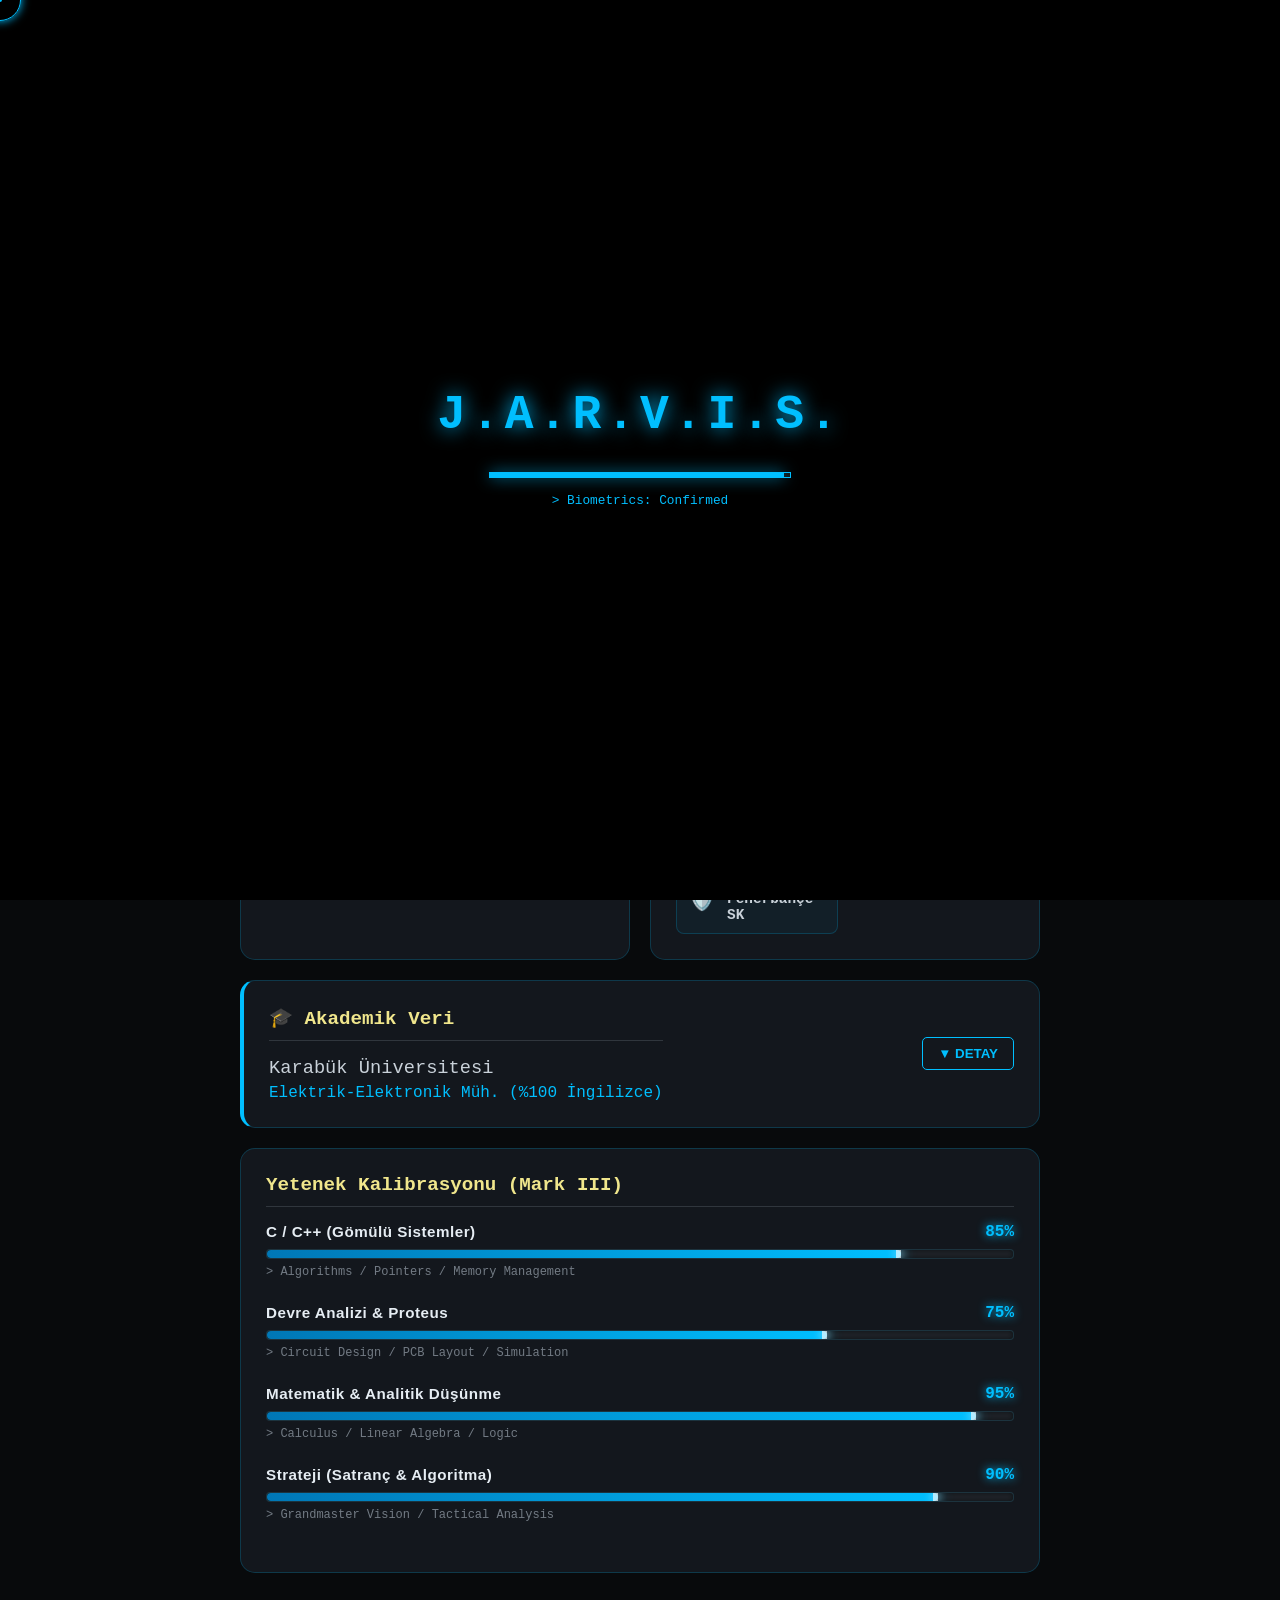
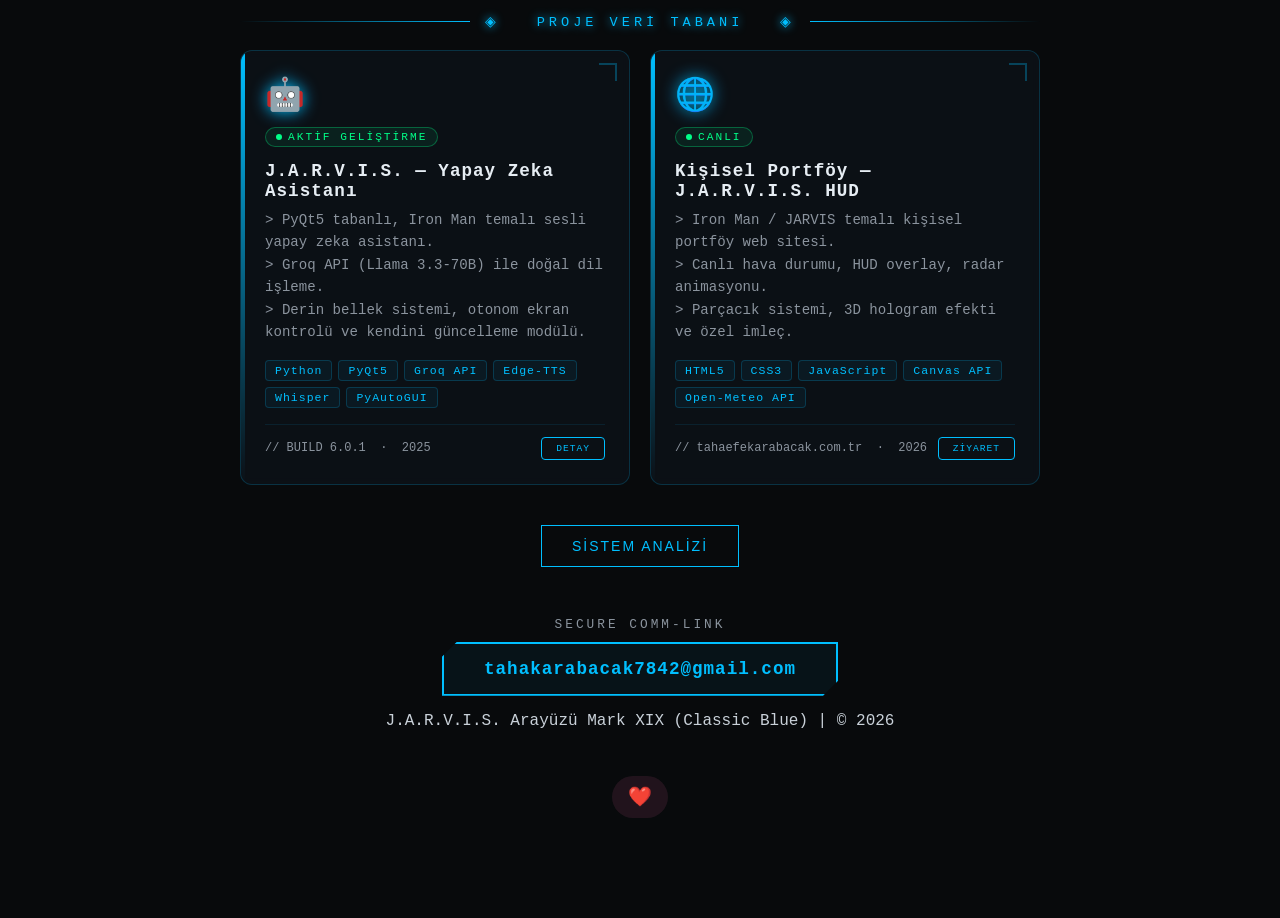
==== commit e52a2c78: "Update index.html" ====
--- a/index.html
+++ b/index.html
@@ -240,7 +240,8 @@
         .project-btn:hover { background: var(--primary-color); color: #080a0c; box-shadow: 0 0 15px var(--primary-color); }
         .project-icon { font-size: 2em; margin-bottom: 12px; display: block; filter: drop-shadow(0 0 8px var(--primary-color)); }
 
-    </style>
+    </style
+        <link rel="stylesheet" href="mobil.css">
 </head>
 <body>
 
@@ -588,4 +589,4 @@
         init(); animate();
     </script>
 </body>
-</html>+</html>
--- a/mobil.css
+++ b/mobil.css
@@ -0,0 +1,63 @@
+/* --- MOBİL UYUMLULUK (ana site) ---
+   index.html içinde </style> satırının hemen altına şu satır eklenir:
+   <link rel="stylesheet" href="mobil.css">
+   Bilgisayar görünümünü etkilemez, yalnızca dar ekranlarda ve dokunmatik cihazlarda çalışır. */
+
+/* Dokunmatik cihaz: özel imleci kapat, normal dokunma davranışı */
+@media (hover: none), (pointer: coarse) {
+    body, .spec-item, .stark-button, .project-card, .project-btn, .secret-protocol, button { cursor: auto; }
+    #custom-cursor { display: none; }
+    html { -webkit-tap-highlight-color: transparent; }
+    a, button { touch-action: manipulation; }
+}
+
+@media (max-width: 768px) {
+    body { padding: 24px 0 0; }
+    .container { width: 92%; padding-bottom: calc(40px + env(safe-area-inset-bottom, 0px)); }
+
+    /* Açılış ekranı */
+    .boot-logo { font-size: 1.9em; letter-spacing: 3px; margin-bottom: 22px; }
+    .boot-loader-container { width: min(300px, 80vw); }
+
+    /* HUD: telefonda içerikle çakışmasın, sadece saat ve tarih kalsın */
+    .hud-top-right, .hud-bottom-left, .hud-bottom-right { display: none; }
+    .hud-top-left { top: 16px; left: 16px; font-size: .85em; }
+    .corner-bracket { width: 18px; height: 18px; }
+    .top-left { top: 8px; left: 8px; } .top-right { top: 8px; right: 8px; }
+    .bottom-left { bottom: 8px; left: 8px; } .bottom-right { bottom: 8px; right: 8px; }
+
+    /* Hologram ve reaktör */
+    .reactor-section { height: 280px; margin-bottom: 8px; }
+    .hologram-base { width: 160px; height: 160px; bottom: 14px; }
+    .hologram-beam { width: 130px; height: 160px; bottom: 60px; }
+
+    /* Başlıklar */
+    h1 { font-size: 1.45em; letter-spacing: 2px; }
+    .container > h2 { font-size: 1.15em !important; letter-spacing: 3px !important; }
+
+    /* Kartlar: taşmasın, alt alta dizilsin */
+    .cards-layout { gap: 16px; }
+    .card { flex: 1 1 100%; min-width: 0; padding: 20px; backdrop-filter: none; }
+    .specs-grid { grid-template-columns: repeat(auto-fit, minmax(120px, 1fr)); gap: 12px; }
+
+    /* Projeler */
+    .section-title span { letter-spacing: 2px; font-size: .8em; }
+    .project-grid { grid-template-columns: 1fr; }
+    .project-card { padding: 18px; backdrop-filter: none; }
+    .project-meta { flex-wrap: wrap; gap: 8px; }
+    .project-btn { padding: 8px 16px; }
+
+    /* Düğmeler */
+    .stark-button { padding: 12px 22px; }
+    .jarvis-btn { padding: 14px 22px; }
+
+    /* Açılır pencere (modal) */
+    .modal-content { width: 88%; box-sizing: border-box; padding: 22px; max-height: 82vh; overflow-y: auto; }
+    .modal-text { min-height: 120px; }
+}
+
+@media (max-width: 360px) {
+    h1 { font-size: 1.25em; letter-spacing: 1px; }
+    .container > h2 { letter-spacing: 2px !important; }
+    .reactor-section { height: 250px; }
+}
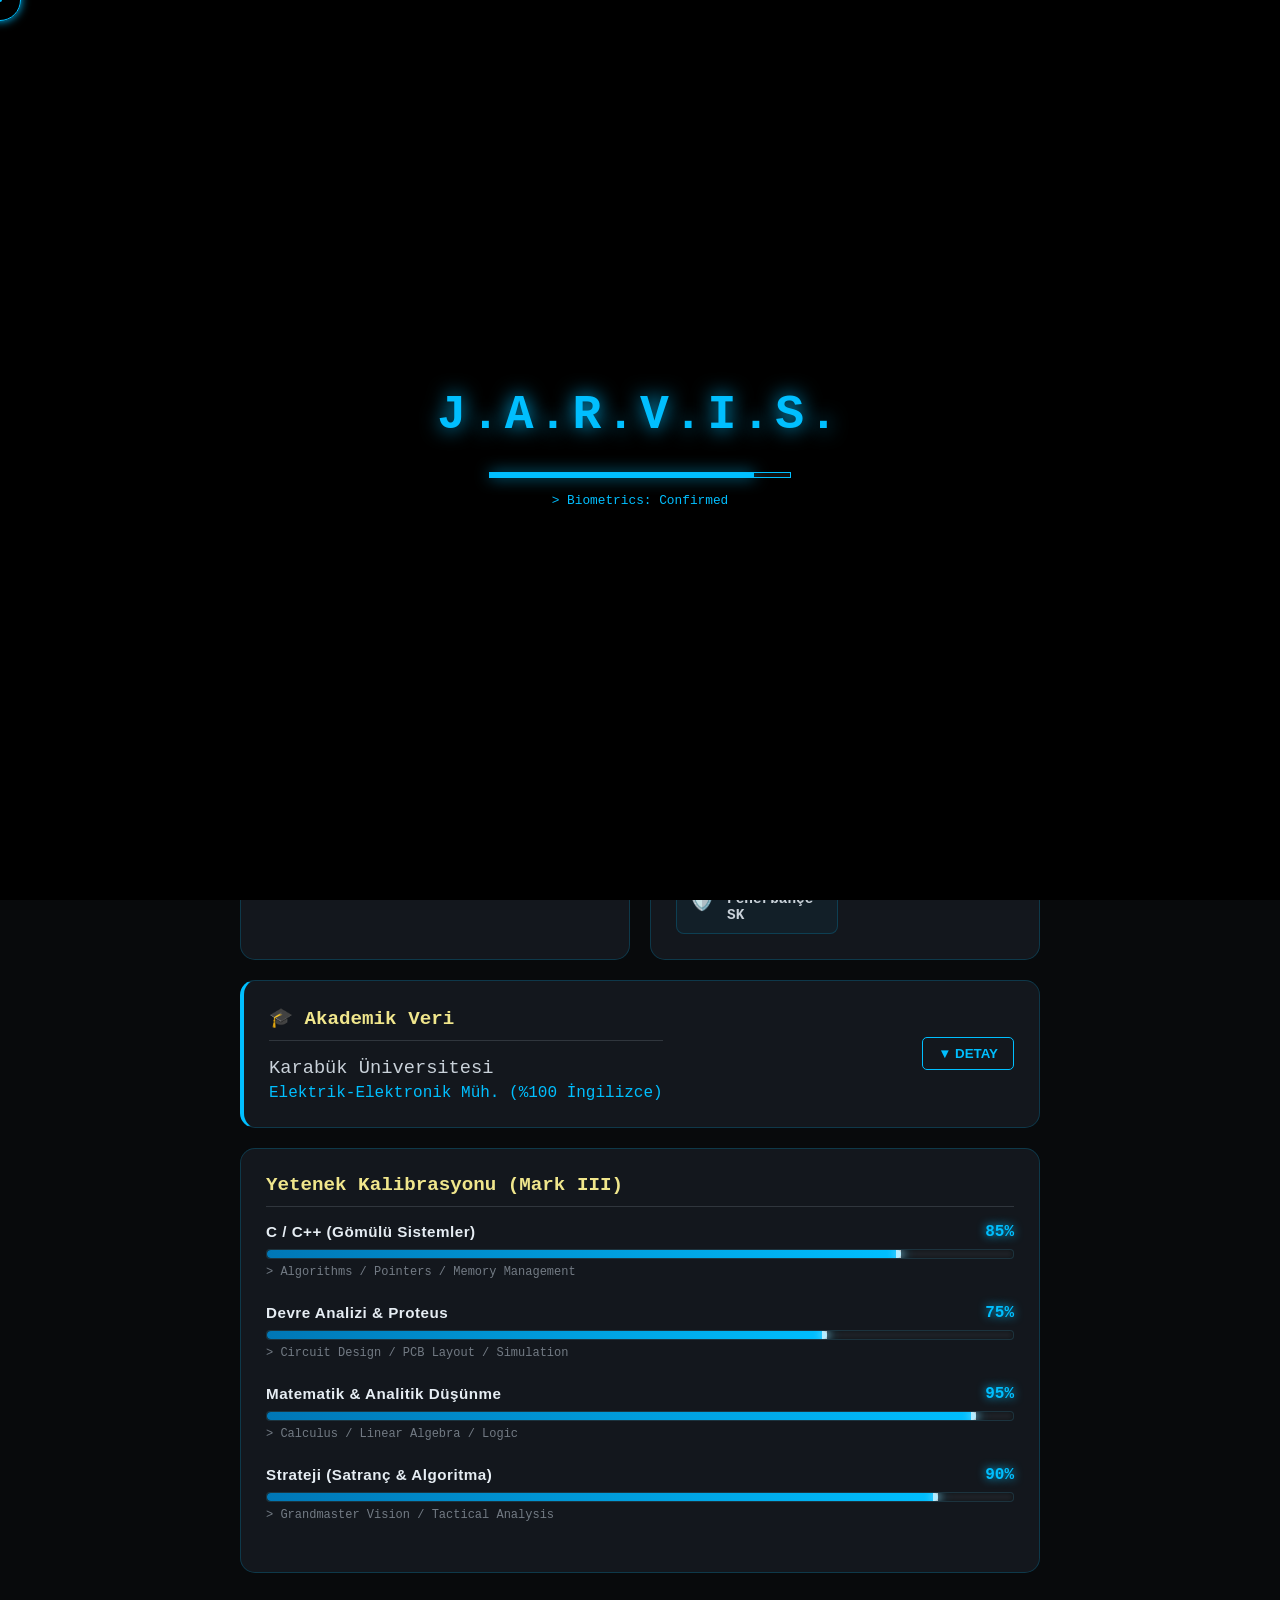
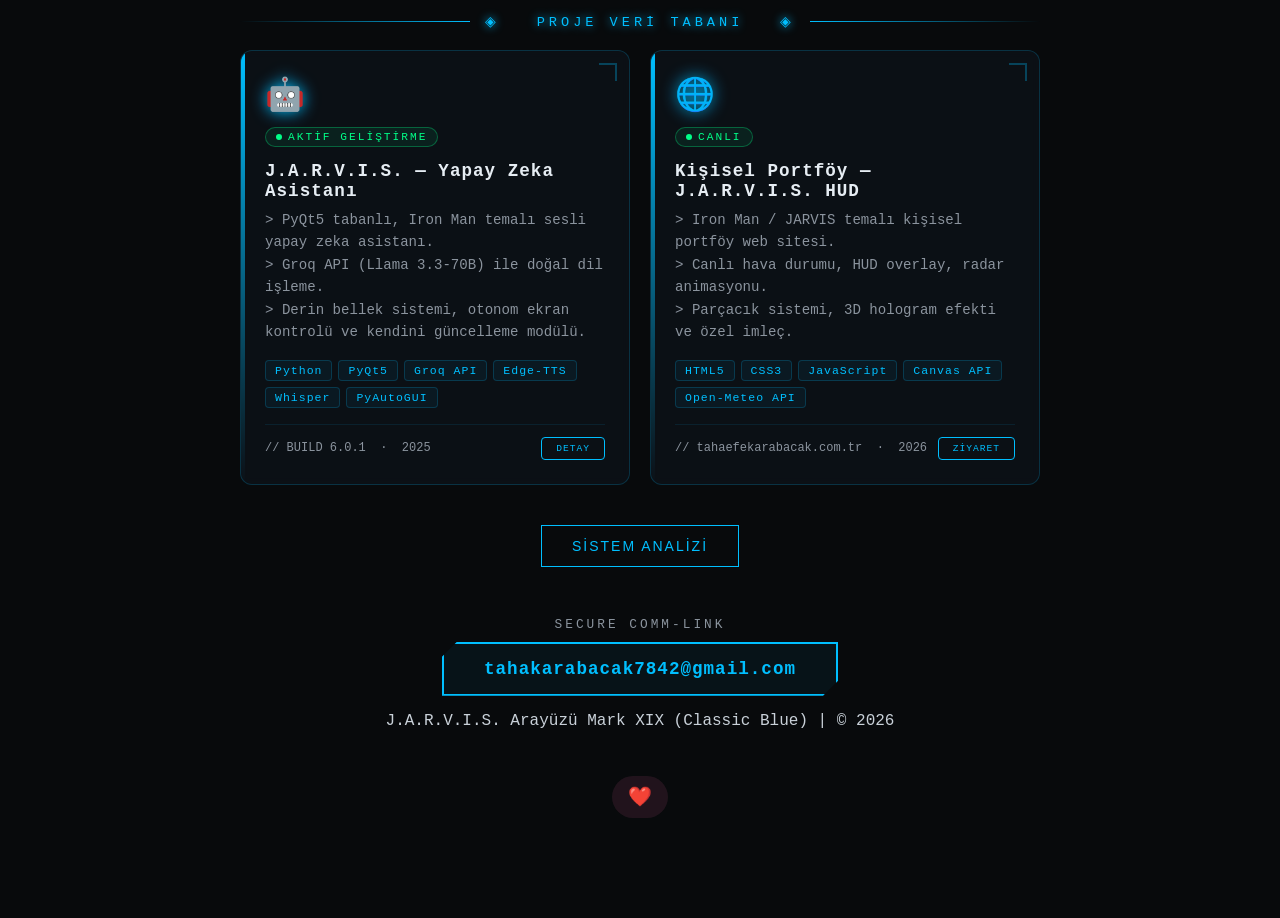
==== commit 6a3a8cf2: "Update index.html" ====
--- a/index.html
+++ b/index.html
@@ -241,7 +241,7 @@
         .project-icon { font-size: 2em; margin-bottom: 12px; display: block; filter: drop-shadow(0 0 8px var(--primary-color)); }
 
     </style
-        <link rel="stylesheet" href="mobil.css">
+        <link rel="stylesheet" href="mobil.css?v=3">
 </head>
 <body>
 
--- a/mobil.css
+++ b/mobil.css
@@ -1,5 +1,5 @@
 /* --- MOBİL UYUMLULUK (ana site) ---
-   index.html içinde </style> satırının hemen altına şu satır eklenir:
+   index.html içinde </style> satırının hemen altında şu satır bulunur:
    <link rel="stylesheet" href="mobil.css">
    Bilgisayar görünümünü etkilemez, yalnızca dar ekranlarda ve dokunmatik cihazlarda çalışır. */
 
@@ -12,52 +12,75 @@
 }
 
 @media (max-width: 768px) {
-    body { padding: 24px 0 0; }
-    .container { width: 92%; padding-bottom: calc(40px + env(safe-area-inset-bottom, 0px)); }
+    body { padding: 16px 0 0; font-size: 15px; }
+    .container { width: 94%; padding-bottom: calc(32px + env(safe-area-inset-bottom, 0px)); }
+
+    /* HUD: telefonda çok küçük ve soluk, içeriği kapatmasın */
+    .hud-overlay { padding: 0; font-size: .52em; opacity: .7; }
+    .hud-top-left { top: 12px; left: 12px; }
+    .hud-top-right { top: 12px; right: 12px; }
+    .hud-bottom-left { bottom: 12px; left: 12px; }
+    .hud-bottom-right { bottom: 12px; right: 12px; }
+    .hud-box { padding: 2px 6px; margin-bottom: 3px; border-left-width: 1px; }
+    .hud-label { font-size: .75em; margin-bottom: 0; }
+    .hud-value { letter-spacing: .5px; }
+    .radar-box { padding: 4px; }
+    .radar-circle { width: 34px; height: 34px; }
+    .corner-bracket { width: 12px; height: 12px; border-width: 1px; opacity: .4; }
+    .top-left { top: 5px; left: 5px; } .top-right { top: 5px; right: 5px; }
+    .bottom-left { bottom: 5px; left: 5px; } .bottom-right { bottom: 5px; right: 5px; }
 
     /* Açılış ekranı */
-    .boot-logo { font-size: 1.9em; letter-spacing: 3px; margin-bottom: 22px; }
-    .boot-loader-container { width: min(300px, 80vw); }
+    .boot-logo { font-size: 1.6em; letter-spacing: 3px; margin-bottom: 18px; }
+    .boot-loader-container { width: min(260px, 74vw); }
 
-    /* HUD: telefonda içerikle çakışmasın, sadece saat ve tarih kalsın */
-    .hud-top-right, .hud-bottom-left, .hud-bottom-right { display: none; }
-    .hud-top-left { top: 16px; left: 16px; font-size: .85em; }
-    .corner-bracket { width: 18px; height: 18px; }
-    .top-left { top: 8px; left: 8px; } .top-right { top: 8px; right: 8px; }
-    .bottom-left { bottom: 8px; left: 8px; } .bottom-right { bottom: 8px; right: 8px; }
-
-    /* Hologram ve reaktör */
-    .reactor-section { height: 280px; margin-bottom: 8px; }
-    .hologram-base { width: 160px; height: 160px; bottom: 14px; }
-    .hologram-beam { width: 130px; height: 160px; bottom: 60px; }
+    /* Hologram ve reaktör (daha küçük) */
+    .reactor-section { height: 230px; margin-bottom: 4px; }
+    .hologram-base { width: 130px; height: 130px; bottom: 10px; }
+    .hologram-beam { width: 100px; height: 130px; bottom: 48px; }
+    .arc-reactor { width: 110px; height: 110px; }
+    .core { width: 32px; height: 32px; }
 
     /* Başlıklar */
-    h1 { font-size: 1.45em; letter-spacing: 2px; }
-    .container > h2 { font-size: 1.15em !important; letter-spacing: 3px !important; }
+    h1 { font-size: 1.25em; letter-spacing: 2px; margin: 12px 0; }
+    .container > h2 { font-size: 1.05em !important; letter-spacing: 2px !important; }
+    .container > p { font-size: .85em; }
 
-    /* Kartlar: taşmasın, alt alta dizilsin */
-    .cards-layout { gap: 16px; }
-    .card { flex: 1 1 100%; min-width: 0; padding: 20px; backdrop-filter: none; }
-    .specs-grid { grid-template-columns: repeat(auto-fit, minmax(120px, 1fr)); gap: 12px; }
+    /* Kartlar */
+    .cards-layout { gap: 14px; margin-top: 20px; }
+    .card { flex: 1 1 100%; min-width: 0; padding: 16px; font-size: .92em; backdrop-filter: none; }
+    .card h2 { font-size: 1.05em; padding-bottom: 8px; }
+    .specs-grid { grid-template-columns: repeat(auto-fit, minmax(120px, 1fr)); gap: 10px; }
+    .spec-item { padding: 8px; }
+    .spec-icon { font-size: 1.2em; margin-right: 8px; }
+    .spec-value { font-size: .82em; }
+    .sb-name { font-size: .88em; }
+    .skill-box-pro { margin-bottom: 18px; }
 
     /* Projeler */
-    .section-title span { letter-spacing: 2px; font-size: .8em; }
-    .project-grid { grid-template-columns: 1fr; }
-    .project-card { padding: 18px; backdrop-filter: none; }
+    .section-title { margin: 28px 0 14px; }
+    .section-title span { letter-spacing: 2px; font-size: .75em; }
+    .project-grid { grid-template-columns: 1fr; gap: 14px; }
+    .project-card { padding: 16px; backdrop-filter: none; }
+    .project-icon { font-size: 1.6em; margin-bottom: 8px; }
+    .project-name { font-size: 1em; }
+    .project-desc { font-size: .82em; margin-bottom: 12px; }
+    .tag { font-size: .68em; padding: 2px 7px; }
     .project-meta { flex-wrap: wrap; gap: 8px; }
-    .project-btn { padding: 8px 16px; }
+    .project-btn { padding: 7px 14px; font-size: .75em; }
 
-    /* Düğmeler */
-    .stark-button { padding: 12px 22px; }
-    .jarvis-btn { padding: 14px 22px; }
+    /* Düğmeler ve iletişim */
+    .stark-button { padding: 10px 18px; font-size: 12px; margin-top: 28px; }
+    .comm-link-wrapper { margin-top: 36px; }
+    .jarvis-btn { padding: 12px 18px; font-size: .9em; }
 
     /* Açılır pencere (modal) */
-    .modal-content { width: 88%; box-sizing: border-box; padding: 22px; max-height: 82vh; overflow-y: auto; }
-    .modal-text { min-height: 120px; }
+    .modal-content { width: 88%; box-sizing: border-box; padding: 18px; max-height: 82vh; overflow-y: auto; }
+    .modal-text { min-height: 110px; font-size: .88em; }
 }
 
 @media (max-width: 360px) {
-    h1 { font-size: 1.25em; letter-spacing: 1px; }
-    .container > h2 { letter-spacing: 2px !important; }
-    .reactor-section { height: 250px; }
+    h1 { font-size: 1.1em; letter-spacing: 1px; }
+    .container > h2 { letter-spacing: 1px !important; }
+    .reactor-section { height: 210px; }
 }
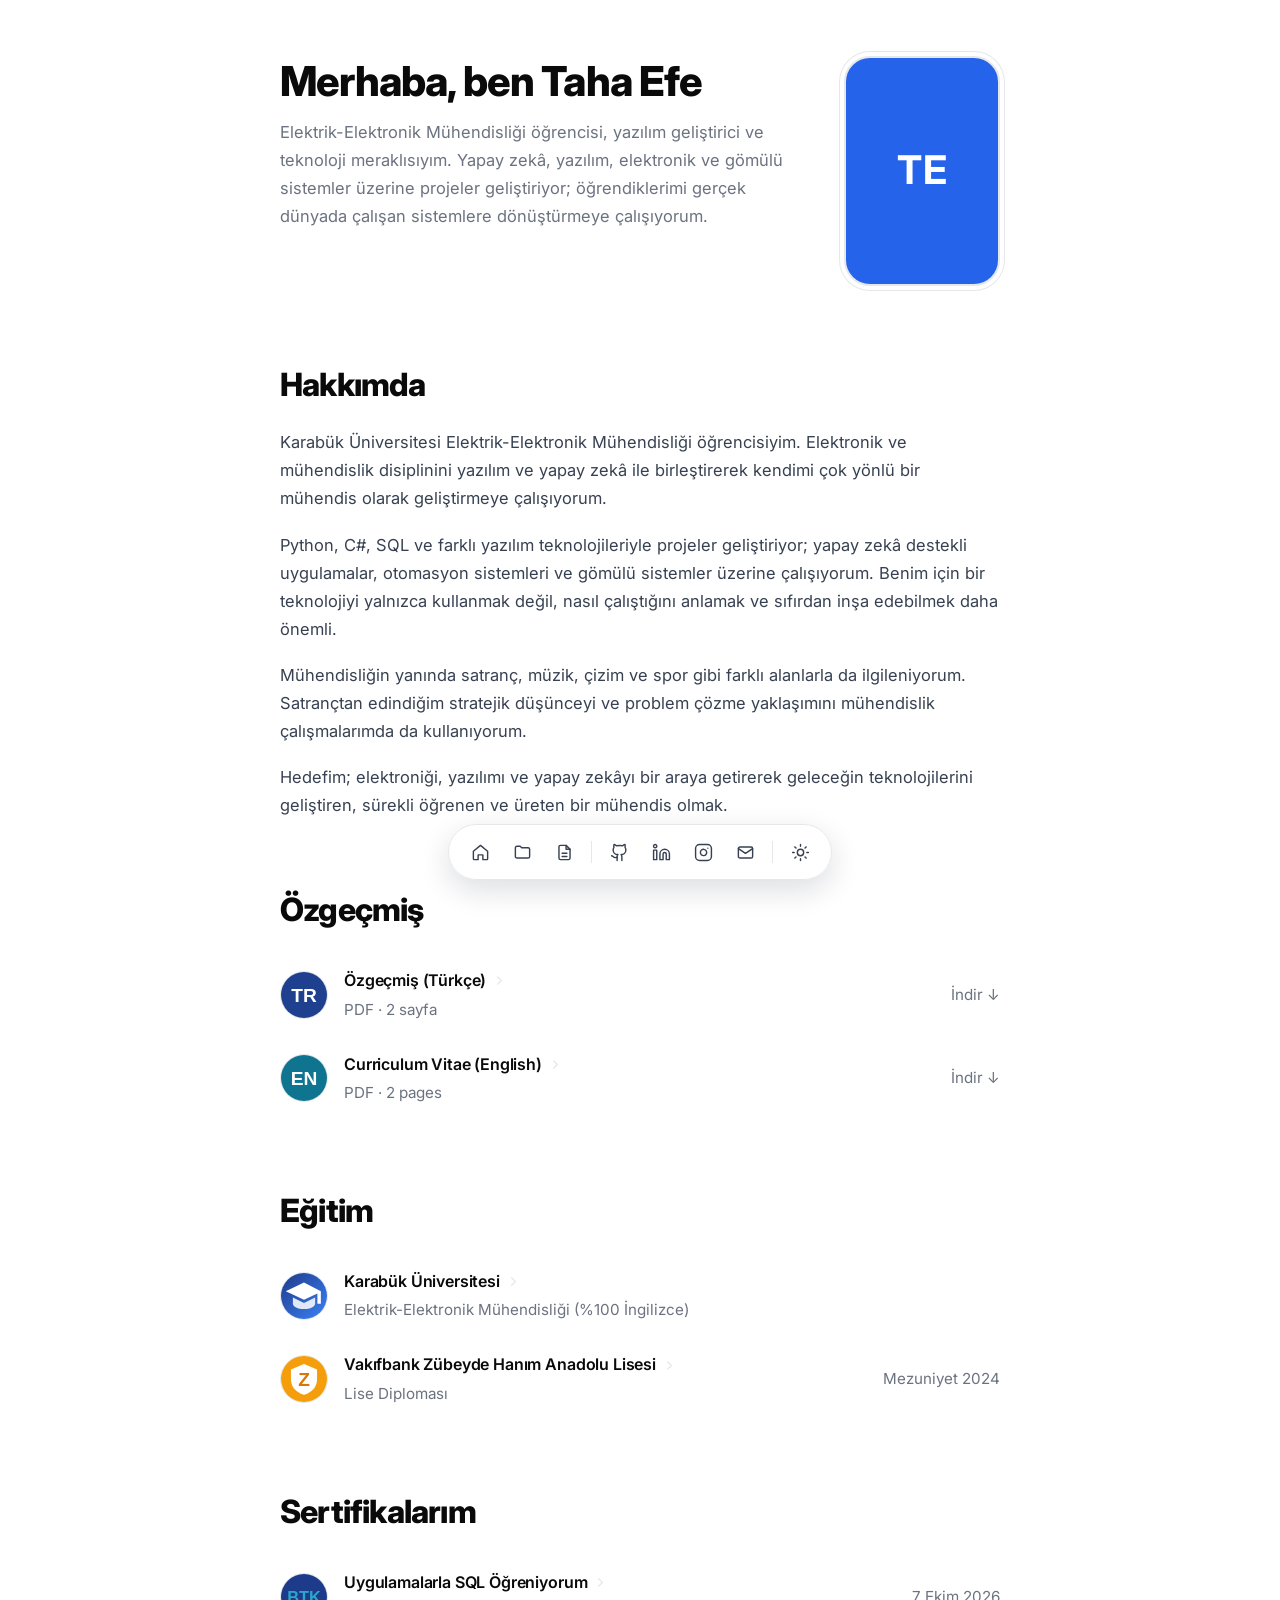
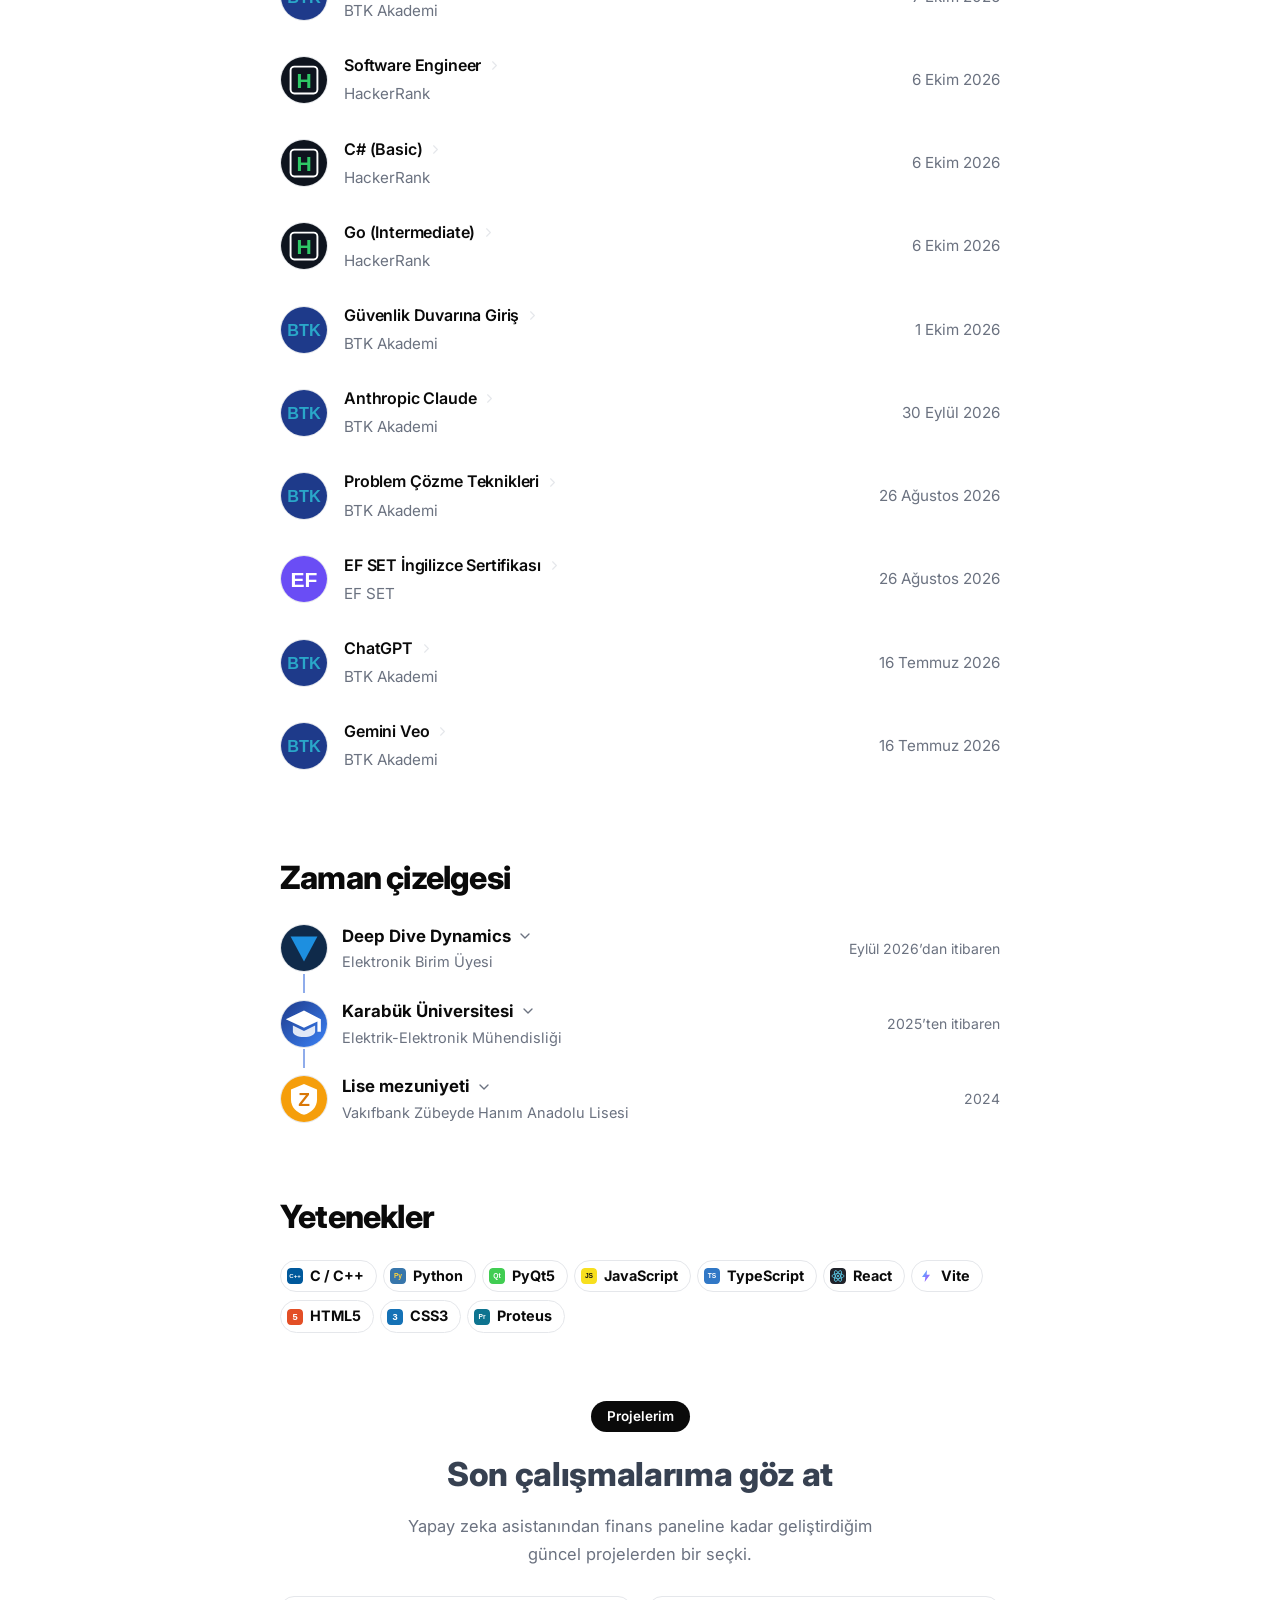
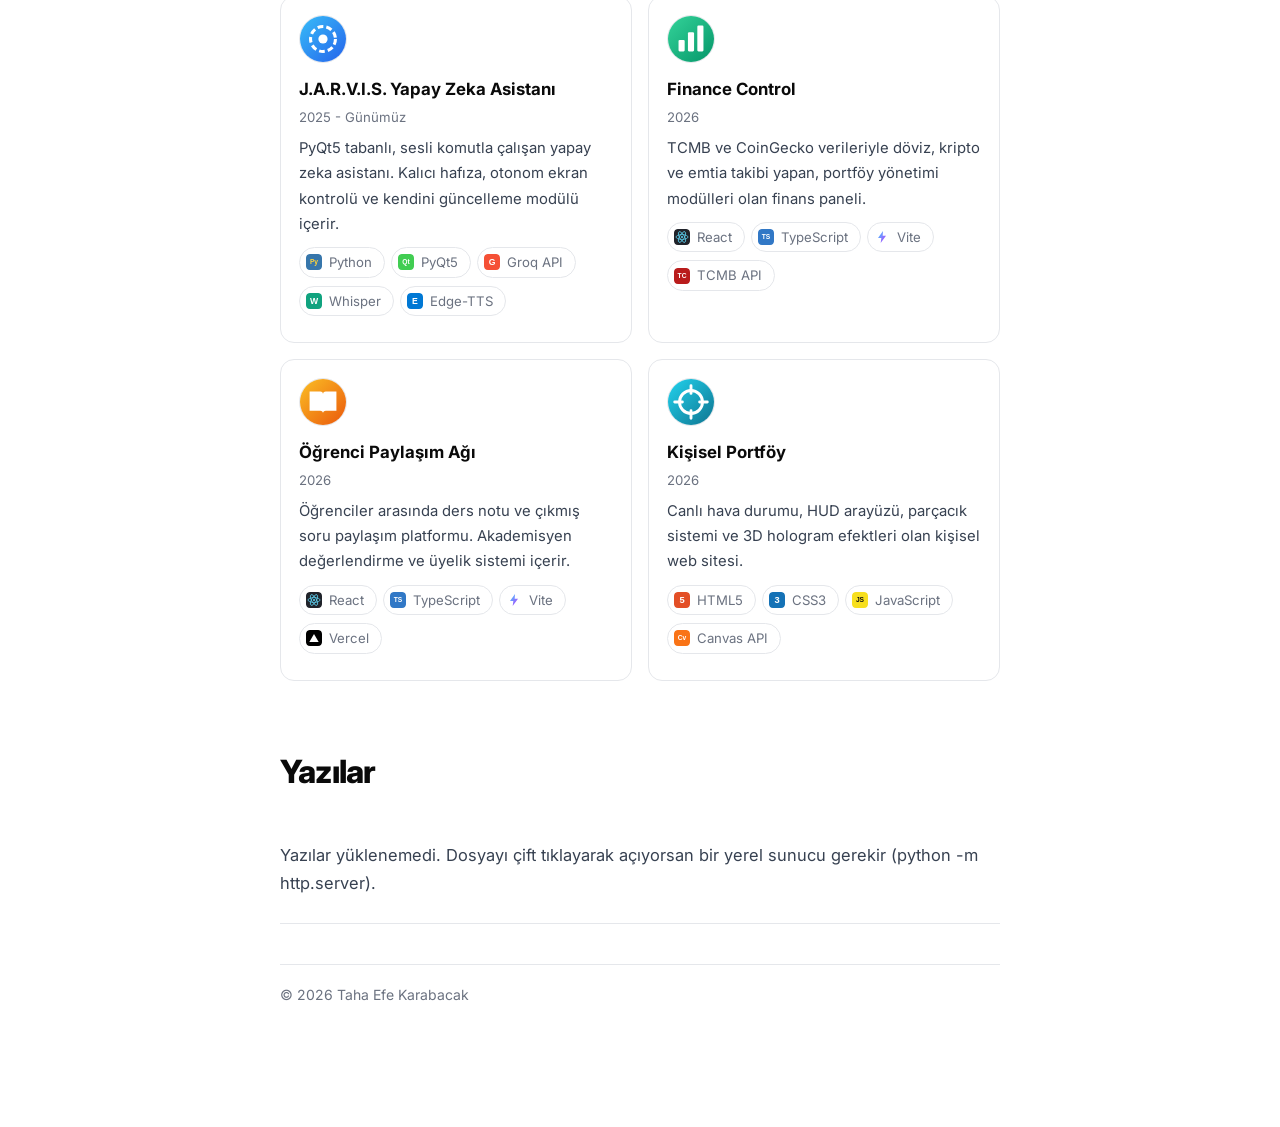
==== commit 9db915e6: "Add files via upload" ====
--- a/index.html
+++ b/index.html
@@ -1,592 +1,54 @@
-<!DOCTYPE html>
-<html lang="tr">
-<head>
-    <meta name="description" content="Taha Efe Karabacak - Elektrik Elektronik Mühendisi Adayı & Yazılımcı. Kişisel portföy ve J.A.R.V.I.S. arayüzü.">
-    
-    <meta property="og:type" content="website">
-    <meta property="og:url" content="https://www.tahaefekarabacak.com.tr/">
-    <meta property="og:title" content="Taha Efe | Dijital Portföy & Sistem Arayüzü">
-    <meta property="og:description" content="Taha Efe Karabacak'ın kişisel web paneli. Projeler, sistem donanımları ve mühendislik günlükleri.">
-    <meta property="og:image" content="https://www.tahaefekarabacak.com.tr/onizleme.jpg">
-
-    <meta name="twitter:card" content="summary_large_image">
-    <meta name="twitter:title" content="Taha Efe | Sistem Çevrimiçi">
-    <meta name="twitter:description" content="Elektrik Elektronik Mühendisi Adayı Taha Efe Karabacak'ın kişisel paneli.">
-    <meta name="twitter:image" content="https://www.tahaefekarabacak.com.tr/onizleme.jpg">
-    <meta charset="UTF-8">
-    <meta name="viewport" content="width=device-width, initial-scale=1.0">
-    <title>Taha Efe | J.A.R.V.I.S. Core Blue</title>
-    <link rel="icon" type="image/svg+xml" href="data:image/svg+xml,%3Csvg xmlns='http://www.w3.org/2000/svg' viewBox='0 0 100 100'%3E%3C!-- Arka Plan Koyu --%3E%3Ccircle cx='50' cy='50' r='48' fill='%23080a0c'/%3E%3C!-- Dış Mekanik Halka --%3E%3Ccircle cx='50' cy='50' r='42' stroke='%2300e5ff' stroke-width='5' fill='none' stroke-dasharray='8 4' opacity='0.9'/%3E%3C!-- İç Enerji Çekirdeği --%3E%3Ccircle cx='50' cy='50' r='34' fill='%2300e5ff' opacity='0.7'/%3E%3Ccircle cx='50' cy='50' r='28' fill='%23ffffff' opacity='0.5'/%3E%3C!-- ÖZEL ÇİZİM ZIRH PLAKASI 'T' HARFİ --%3E%3Cpolygon points='25,32 75,32 70,45 56,45 54,78 46,78 44,45 30,45' fill='%23000000' stroke='%2300e5ff' stroke-width='1.5'/%3E%3C/svg%3E">    
-    
-
-    <style>
-        /* --- 0. SABİT TEMA (BLUE) --- */
-        :root {
-            --primary-color: #00bfff; /* J.A.R.V.I.S. Mavisi */
-            --bg-color: #080a0c;
-            --text-color: #c9d1d9;
-            --panel-bg: rgba(0, 191, 255, 0.03);
-            --border-style: 1px solid rgba(0, 191, 255, 0.3);
-        }
-
-        /* --- 1. TEMEL YAPILAR --- */
-        body {
-            background-color: var(--bg-color);
-            color: var(--text-color);
-            font-family: 'Segoe UI', 'Courier New', sans-serif;
-            margin: 0;
-            display: flex;
-            justify-content: center;
-            padding: 40px 0;
-            min-height: 100vh;
-            overflow-x: hidden;
-            cursor: none;
-        }
-
-        /* --- BOOT SCREEN --- */
-        #boot-screen {
-            position: fixed; top: 0; left: 0; width: 100vw; height: 100vh;
-            background-color: #000000; z-index: 999999;
-            display: flex; flex-direction: column; justify-content: center; align-items: center;
-            font-family: 'Courier New', monospace; color: var(--primary-color);
-            transition: transform 0.8s ease-in-out, opacity 0.8s ease-in-out;
-        }
-        .boot-logo { 
-            font-size: 3em; font-weight: bold; letter-spacing: 5px; margin-bottom: 30px; 
-            text-shadow: 0 0 20px var(--primary-color); animation: pulse 1s infinite; 
-        }
-        .boot-loader-container { width: 300px; height: 4px; background: #111; border: 1px solid var(--primary-color); position: relative; margin-bottom: 15px; }
-        .boot-bar { height: 100%; background: var(--primary-color); width: 0%; box-shadow: 0 0 15px var(--primary-color); transition: width 0.1s linear; }
-        .boot-log { font-size: 0.8em; color: var(--primary-color); min-height: 20px; text-align: center; }
-
-        /* --- ÖZEL İMLEÇ --- */
-        #custom-cursor {
-            position: fixed; top: 0; left: 0; width: 40px; height: 40px;
-            border: 1px solid var(--primary-color); border-radius: 50%; pointer-events: none; z-index: 9999999;
-            transform: translate(-50%, -50%); box-shadow: 0 0 10px var(--primary-color);
-            transition: width 0.1s, height 0.1s;
-        }
-        #custom-cursor::after {
-            content: ''; position: absolute; top: 50%; left: 50%; width: 4px; height: 4px;
-            background: var(--primary-color); border-radius: 50%; transform: translate(-50%, -50%);
-        }
-        body.clicking #custom-cursor { width: 30px; height: 30px; background: rgba(0, 191, 255, 0.2); }
-
-        .container { width: 90%; max-width: 800px; text-align: center; position: relative; z-index: 2; padding-bottom: 60px; }
-        #particle-canvas { position: fixed; top: 0; left: 0; width: 100%; height: 100%; z-index: 1; pointer-events: none; }
-
-        /* --- ATMOSFER --- */
-        .scanline {
-            position: fixed; top: 0; left: 0; width: 100%; height: 5px;
-            background: linear-gradient(to bottom, transparent, var(--primary-color), transparent);
-            opacity: 0.1; z-index: 999; pointer-events: none; animation: scan 6s linear infinite;
-        }
-        .corner-bracket { position: fixed; width: 30px; height: 30px; border: 2px solid var(--primary-color); z-index: 100; pointer-events: none; opacity: 0.6; }
-        .top-left { top: 20px; left: 20px; border-right: none; border-bottom: none; }
-        .top-right { top: 20px; right: 20px; border-left: none; border-bottom: none; }
-        .bottom-left { bottom: 20px; left: 20px; border-right: none; border-top: none; }
-        .bottom-right { bottom: 20px; right: 20px; border-left: none; border-top: none; }
-
-        /* --- 3D HOLOGRAM --- */
-        .reactor-section { position: relative; height: 350px; display: flex; justify-content: center; align-items: center; margin-bottom: 20px; perspective: 1000px; }
-        .hologram-base { 
-            position: absolute; bottom: 20px; width: 200px; height: 200px; 
-            border: 4px solid var(--primary-color); border-radius: 50%; opacity: 0.3;
-            transform: rotateX(70deg); box-shadow: 0 0 50px var(--primary-color), inset 0 0 20px var(--primary-color); 
-            animation: baseSpin 10s linear infinite;
-        }
-        .hologram-base::before { 
-            content: ''; position: absolute; top: -10px; left: -10px; right: -10px; bottom: -10px; 
-            border: 2px dashed var(--primary-color); border-radius: 50%; opacity: 0.5;
-            animation: baseSpin 15s linear infinite reverse;
-        }
-        .hologram-beam { 
-            position: absolute; bottom: 80px; width: 160px; height: 200px; 
-            background: linear-gradient(to top, var(--primary-color), transparent); opacity: 0.2;
-            transform: perspective(500px) rotateX(20deg); clip-path: polygon(20% 0%, 80% 0%, 100% 100%, 0% 100%); 
-            filter: blur(10px); pointer-events: none;
-        }
-        .arc-reactor { 
-            position: relative; width: 140px; height: 140px; border-radius: 50%; 
-            display: flex; justify-content: center; align-items: center;
-            background: radial-gradient(circle, rgba(13,17,23,0.9) 60%, transparent 70%); 
-            box-shadow: 0 0 50px var(--primary-color); z-index: 10; 
-            animation: floatReactor 4s ease-in-out infinite;
-        }
-        
-        .arc-reactor::before { 
-            content: ""; position: absolute; width: 100%; height: 100%; border-radius: 50%; 
-            background: repeating-conic-gradient(from 0deg, var(--primary-color) 0deg 10deg, transparent 10deg 40deg); 
-            -webkit-mask: radial-gradient(farthest-side, transparent 75%, #fff 76%); 
-            mask: radial-gradient(farthest-side, transparent 75%, #fff 76%); 
-            box-shadow: 0 0 30px var(--primary-color); animation: spin 5s linear infinite;
-        }
-        .core { 
-            width: 40px; height: 40px; background: radial-gradient(circle, #ffffff 10%, var(--primary-color) 90%); 
-            border-radius: 50%; box-shadow: 0 0 20px #fff, 0 0 60px var(--primary-color); 
-            border: 2px solid rgba(255,255,255,0.8); animation: pulse 3s infinite alternate;
-        }
-
-        /* --- HUD --- */
-        .hud-overlay { position: fixed; top: 0; left: 0; width: 100%; height: 100%; pointer-events: none; z-index: 100; padding: 20px; box-sizing: border-box; font-family: 'Courier New', monospace; color: var(--primary-color); font-size: 0.8em; text-shadow: 0 0 5px var(--primary-color); }
-        .hud-top-left { position: absolute; top: 40px; left: 40px; text-align: left; }
-        .hud-top-right { position: absolute; top: 40px; right: 40px; text-align: right; }
-        .hud-bottom-left { position: absolute; bottom: 40px; left: 40px; text-align: left; }
-        .hud-bottom-right { position: absolute; bottom: 40px; right: 40px; text-align: right; }
-        .hud-box { border-left: 2px solid var(--primary-color); background: linear-gradient(90deg, rgba(0, 191, 255, 0.05), transparent); padding: 5px 10px; margin-bottom: 8px; }
-        .hud-label { color: #8b949e; font-size: 0.7em; display: block; margin-bottom: 2px; }
-        .hud-value { font-weight: bold; letter-spacing: 1px; }
-        .blink { animation: blinker 1s linear infinite; }
-        .radar-box { display: flex; flex-direction: column; align-items: center; justify-content: center; border-left: 2px solid var(--primary-color); background: rgba(0, 191, 255, 0.02); padding: 10px; }
-        .radar-circle { width: 60px; height: 60px; border: 1px solid var(--primary-color); border-radius: 50%; position: relative; overflow: hidden; opacity: 0.8; }
-        .radar-circle::after { content: ''; position: absolute; top: 50%; left: 50%; width: 4px; height: 4px; background: #fff; border-radius: 50%; transform: translate(-50%, -50%); }
-        .radar-sweep { position: absolute; top: 0; left: 0; width: 100%; height: 100%; background: conic-gradient(from 0deg, transparent 0deg, var(--primary-color) 360deg); border-radius: 50%; animation: radarSpin 2s linear infinite; opacity: 0.5; }
-
-        /* --- KARTLAR --- */
-        .cards-layout { display: flex; gap: 20px; margin-top: 30px; flex-wrap: wrap; perspective: 1000px; }
-        .card { flex: 1; min-width: 300px; background: rgba(22, 27, 34, 0.85); padding: 25px; border-radius: 15px; border: 1px solid rgba(0, 191, 255, 0.2); text-align: left; backdrop-filter: blur(3px); transform-style: preserve-3d; transform: perspective(1000px); transition: transform 0.1s ease, box-shadow 0.3s ease; }
-        .card:hover { border-color: var(--primary-color); box-shadow: 0 0 30px var(--primary-color); }
-        h1 { color: var(--primary-color); letter-spacing: 4px; text-transform: uppercase; margin: 20px 0; font-size: 2em; text-shadow: 0 0 10px var(--primary-color); }
-        h2 { color: #f0e68c; font-size: 1.2em; border-bottom: 1px solid #30363d; padding-bottom: 10px; margin-top: 0; }
-        .specs-grid { display: grid; grid-template-columns: repeat(auto-fit, minmax(140px, 1fr)); gap: 15px; margin-top: 15px; }
-        .spec-item { background: rgba(0, 191, 255, 0.05); border: 1px solid rgba(0, 191, 255, 0.2); border-radius: 8px; padding: 10px; display: flex; align-items: center; transition: 0.3s; cursor: none; }
-        .spec-item:hover { background: rgba(0, 191, 255, 0.15); border-color: var(--primary-color); transform: translateY(-3px); box-shadow: 0 0 15px var(--primary-color); }
-        .spec-icon { font-size: 1.5em; margin-right: 10px; }
-        .spec-info { display: flex; flex-direction: column; text-align: left; }
-        .spec-label { font-size: 0.75em; color: #8b949e; text-transform: uppercase; letter-spacing: 1px; }
-        .spec-value { font-size: 0.9em; color: #c9d1d9; font-weight: bold; margin-top: 2px; }
-        .skill-box-pro { margin-bottom: 25px; position: relative; }
-        .sb-header { display: flex; justify-content: space-between; margin-bottom: 8px; font-family: 'Segoe UI', sans-serif; }
-        .sb-name { color: #e6edf3; font-weight: 600; letter-spacing: 0.5px; font-size: 0.95em; }
-        .sb-val { color: var(--primary-color); font-weight: bold; font-family: 'Courier New', monospace; text-shadow: 0 0 10px var(--primary-color); }
-        .sb-track { height: 8px; background: rgba(255, 255, 255, 0.05); border-radius: 4px; overflow: hidden; position: relative; box-shadow: inset 0 0 5px rgba(0,0,0,0.5); border: 1px solid rgba(0, 191, 255, 0.1); }
-        .sb-fill { height: 100%; background: linear-gradient(90deg, #0077b6, var(--primary-color)); border-radius: 4px; box-shadow: 0 0 15px var(--primary-color); position: relative; width: 0; animation: loadLaser 1.5s cubic-bezier(0.22, 1, 0.36, 1) forwards; }
-        .sb-fill::after { content: ''; position: absolute; top: 0; right: 0; width: 5px; height: 100%; background: #fff; box-shadow: 0 0 10px #fff; opacity: 0.7; }
-        .sb-tags { font-size: 0.75em; color: #8b949e; margin-top: 6px; font-family: 'Courier New', monospace; opacity: 0.8; }
-        .stark-button { background: transparent; color: var(--primary-color); border: 1px solid var(--primary-color); padding: 12px 30px; font-size: 14px; letter-spacing: 2px; cursor: none; margin-top: 40px; transition: 0.3s; text-transform: uppercase; }
-        .stark-button:hover { background: var(--primary-color); color: #080a0c; box-shadow: 0 0 30px var(--primary-color); }
-
-        /* --- MAIL BUTONU --- */
-        .comm-link-wrapper { display: flex; flex-direction: column; align-items: center; margin-top: 50px; }
-        .comm-label { font-size: 0.8em; letter-spacing: 3px; color: #8b949e; margin-bottom: 10px; text-transform: uppercase; font-family: 'Courier New', monospace; }
-        .jarvis-btn { position: relative; display: inline-flex; justify-content: center; align-items: center; background: rgba(0, 191, 255, 0.05); border: 2px solid var(--primary-color); padding: 15px 40px; font-family: 'Courier New', monospace; color: var(--primary-color); font-size: 1.1em; font-weight: bold; letter-spacing: 1px; cursor: none; overflow: hidden; transition: all 0.3s ease; clip-path: polygon(15px 0, 100% 0, 100% calc(100% - 15px), calc(100% - 15px) 100%, 0 100%, 0 15px); }
-        .jarvis-btn:hover { background: rgba(0, 191, 255, 0.2); box-shadow: 0 0 30px var(--primary-color); text-shadow: 0 0 10px var(--primary-color); letter-spacing: 2px; }
-        .btn-glare { position: absolute; top: 0; left: -100%; width: 50%; height: 100%; background: linear-gradient(90deg, transparent, rgba(255,255,255,0.4), transparent); transform: skewX(-25deg); animation: glareAnim 3s infinite; }
-        .jarvis-btn.copied { border-color: #00ff00; color: #00ff00; background: rgba(0, 255, 0, 0.1); box-shadow: 0 0 30px rgba(0, 255, 0, 0.4); }
-
-        .secret-protocol { margin-top: 30px; display: inline-flex; align-items: center; justify-content: center; background: rgba(255, 105, 180, 0.1); padding: 8px 15px; border-radius: 30px; transition: 0.5s; cursor: none; border: 1px solid transparent; }
-        .secret-protocol:hover { background: rgba(255, 105, 180, 0.2); border: 1px solid #ff69b4; box-shadow: 0 0 15px rgba(255, 105, 180, 0.4); }
-        .heart-icon { font-size: 1.2em; animation: heartbeat 1.5s infinite; }
-        .hidden-message { max-width: 0; opacity: 0; overflow: hidden; white-space: nowrap; color: #ff69b4; font-weight: bold; font-size: 0.95em; transition: all 0.8s ease-in-out; margin-left: 0; }
-        .secret-protocol:hover .hidden-message { max-width: 300px; opacity: 1; margin-left: 10px; }
-
-        /* --- MODAL --- */
-        .modal-overlay { 
-            display: none; position: fixed; top: 0; left: 0; width: 100%; height: 100%; 
-            background: rgba(0, 0, 0, 0.85); 
-            z-index: 100000; 
-            justify-content: center; align-items: center; backdrop-filter: blur(5px); 
-        }
-        .modal-content { background: rgba(13, 17, 23, 0.95); border: 2px solid var(--primary-color); box-shadow: 0 0 50px var(--primary-color), inset 0 0 20px rgba(0, 191, 255, 0.2); padding: 30px; width: 80%; max-width: 500px; border-radius: 10px; text-align: left; animation: scaleIn 0.3s ease-out; cursor: none; }
-        .modal-header { color: var(--primary-color); border-bottom: 1px dashed var(--primary-color); padding-bottom: 10px; margin-top: 0; text-transform: uppercase; letter-spacing: 2px; text-shadow: 0 0 10px var(--primary-color); }
-        .modal-text { font-family: 'Courier New', monospace; color: #c9d1d9; line-height: 1.6; margin-top: 15px; font-size: 0.95em; min-height: 150px; }
-
-        @keyframes spin { from { transform: rotate(0deg); } to { transform: rotate(360deg); } }
-        @keyframes pulse { 0% { transform: scale(0.9); opacity: 0.8; } 100% { transform: scale(1.1); opacity: 1; } }
-        @keyframes scaleIn { from { transform: scale(0.8); opacity: 0; } to { transform: scale(1); opacity: 1; } }
-        @keyframes heartbeat { 0% { transform: scale(1); } 15% { transform: scale(1.3); } 30% { transform: scale(1); } 45% { transform: scale(1.15); } 60% { transform: scale(1); } }
-        @keyframes loadLaser { from { width: 0; } }
-        @keyframes scan { 0% { top: -10%; } 100% { top: 110%; } }
-        @keyframes blinker { 50% { opacity: 0; } }
-        @keyframes baseSpin { from { transform: rotateX(70deg) rotateZ(0deg); } to { transform: rotateX(70deg) rotateZ(360deg); } }
-        @keyframes floatReactor { 0%, 100% { transform: translateY(0); } 50% { transform: translateY(-15px); } }
-        @keyframes glareAnim { 0% { left: -100%; } 20% { left: 200%; } 100% { left: 200%; } }
-        @keyframes radarSpin { from { transform: rotate(0deg); } to { transform: rotate(360deg); } }
-        /* --- PROJELERİM SEKME --- */
-        .section-title {
-            display: flex; align-items: center; gap: 15px;
-            margin: 40px 0 20px 0; text-align: left;
-        }
-        .section-title::before {
-            content: ''; flex: 1; height: 1px;
-            background: linear-gradient(90deg, transparent, var(--primary-color));
-        }
-        .section-title::after {
-            content: ''; flex: 1; height: 1px;
-            background: linear-gradient(90deg, var(--primary-color), transparent);
-        }
-        .section-title span {
-            color: var(--primary-color); font-family: 'Courier New', monospace;
-            font-size: 0.85em; letter-spacing: 4px; text-transform: uppercase;
-            text-shadow: 0 0 10px var(--primary-color); white-space: nowrap;
-        }
-        .project-grid { display: grid; grid-template-columns: repeat(auto-fit, minmax(340px, 1fr)); gap: 20px; margin-top: 10px; }
-        .project-card { background: rgba(13,17,23,0.9); border: 1px solid rgba(0,191,255,0.2); border-radius: 12px; padding: 24px; text-align: left; position: relative; overflow: hidden; transition: all 0.3s ease; cursor: none; backdrop-filter: blur(5px); }
-        .project-card::before { content: ''; position: absolute; top: 0; left: 0; width: 4px; height: 100%; background: linear-gradient(180deg, var(--primary-color), transparent); }
-        .project-card:hover { border-color: var(--primary-color); box-shadow: 0 0 30px rgba(0,191,255,0.15); transform: translateY(-4px); }
-        .project-corner { position: absolute; top: 12px; right: 12px; width: 16px; height: 16px; border-top: 2px solid var(--primary-color); border-right: 2px solid var(--primary-color); opacity: 0.3; transition: 0.3s; }
-        .project-card:hover .project-corner { opacity: 1; }
-        .project-status { display: inline-flex; align-items: center; gap: 6px; font-size: 0.7em; font-family: 'Courier New', monospace; letter-spacing: 2px; text-transform: uppercase; padding: 3px 10px; border-radius: 20px; margin-bottom: 14px; }
-        .status-active { color: #00ff88; background: rgba(0,255,136,0.08); border: 1px solid rgba(0,255,136,0.3); }
-        .status-wip    { color: #ffaa00; background: rgba(255,170,0,0.08);  border: 1px solid rgba(255,170,0,0.3); }
-        .status-done   { color: var(--primary-color); background: rgba(0,191,255,0.08); border: 1px solid rgba(0,191,255,0.3); }
-        .status-dot { width: 6px; height: 6px; border-radius: 50%; background: currentColor; animation: blinker 1.2s linear infinite; }
-        .project-name { color: #e6edf3; font-size: 1.1em; font-weight: 700; letter-spacing: 1px; margin-bottom: 8px; }
-        .project-desc { color: #8b949e; font-size: 0.88em; line-height: 1.6; margin-bottom: 16px; font-family: 'Courier New', monospace; }
-        .project-tags { display: flex; flex-wrap: wrap; gap: 6px; margin-bottom: 16px; }
-        .tag { font-size: 0.72em; font-family: 'Courier New', monospace; padding: 3px 9px; border-radius: 4px; letter-spacing: 1px; background: rgba(0,191,255,0.06); border: 1px solid rgba(0,191,255,0.2); color: var(--primary-color); }
-        .project-meta { display: flex; justify-content: space-between; align-items: center; border-top: 1px solid rgba(0,191,255,0.1); padding-top: 12px; font-size: 0.75em; font-family: 'Courier New', monospace; color: #8b949e; }
-        .project-btn { background: transparent; border: 1px solid var(--primary-color); color: var(--primary-color); padding: 5px 14px; font-size: 0.8em; font-family: 'Courier New', monospace; letter-spacing: 1px; cursor: none; transition: 0.3s; border-radius: 4px; }
-        .project-btn:hover { background: var(--primary-color); color: #080a0c; box-shadow: 0 0 15px var(--primary-color); }
-        .project-icon { font-size: 2em; margin-bottom: 12px; display: block; filter: drop-shadow(0 0 8px var(--primary-color)); }
-
-    </style
-        <link rel="stylesheet" href="mobil.css?v=3">
-</head>
-<body>
-
-    <div id="boot-screen">
-        <div class="boot-logo">J.A.R.V.I.S.</div>
-        <div class="boot-loader-container"><div class="boot-bar" id="boot-bar-fill"></div></div>
-        <div class="boot-log" id="boot-log">Initializing...</div>
-    </div>
-
-    <div id="custom-cursor"></div>
-    <canvas id="particle-canvas"></canvas>
-    
-    <div class="scanline"></div>
-    <div class="corner-bracket top-left"></div>
-    <div class="corner-bracket top-right"></div>
-    <div class="corner-bracket bottom-left"></div>
-    <div class="corner-bracket bottom-right"></div>
-
-    <div class="hud-overlay">
-        <div class="hud-top-left">
-            <div class="hud-box"><span class="hud-label">SYSTEM TIME</span><span class="hud-value" id="hud-time">00:00:00</span></div>
-            <div class="hud-box"><span class="hud-label">DATE</span><span class="hud-value" id="hud-date">YYYY-MM-DD</span></div>
-        </div>
-        <div class="hud-top-right">
-            <div class="hud-box"><span class="hud-label">LOCATION</span><span class="hud-value">KARABUK, TR</span></div>
-            <div class="hud-box"><span class="hud-label">COORDS</span><span class="hud-value">41.20°N, 32.62°E</span></div>
-            <div class="hud-box"><span class="hud-label">WEATHER (LIVE)</span><span class="hud-value" id="hud-weather">CONNECTING...</span></div>
-        </div>
-        <div class="hud-bottom-left">
-            <div class="hud-box"><span class="hud-label">CPU LOAD</span><span class="hud-value" id="hud-cpu">12%</span></div>
-            <div class="hud-box"><span class="hud-label">MEMORY</span><span class="hud-value" id="hud-ram">4.2 / 32 GB</span></div>
-        </div>
-        <div class="hud-bottom-right">
-            <div class="radar-box"><span class="hud-label">RADAR SCAN</span><div class="radar-circle"><div class="radar-sweep"></div></div></div>
-            <div class="hud-box" style="margin-top:5px; text-align:right;"><span class="hud-label">NETWORK</span><span class="hud-value" style="color:#00ff00;">ONLINE <span class="blink">●</span></span></div>
-        </div>
-    </div>
-
-    <div class="container">
-        
-        <div class="reactor-section">
-            <div class="hologram-base"></div> 
-            <div class="hologram-beam"></div> 
-            <div class="arc-reactor">
-                <div class="core"></div>
-            </div>
-        </div>
-
-        <h1>SİSTEM J.A.R.V.I.S.</h1>
-        <h2 style="color: #c9d1d9; letter-spacing: 4px; font-weight: 300; font-size: 1.5em; margin-top: 0;">TAHA EFE KARABACAK</h2>
-        <p style="color: #8b949e; letter-spacing: 1px;">Elektrik-Elektronik Mühendisliği | Karabük Üniversitesi</p>
-
-        <div class="cards-layout">
-            <section class="card tilt-card">
-                <h2>🧬 Kimlik & Misyon</h2>
-                <p style="margin-bottom: 15px;">Merhaba, ben Taha Efe. Karabük Üniversitesi <strong>Elektrik-Elektronik Mühendisliği</strong> öğrencisiyim.</p>
-                <p>Mühendislik disiplinini sanatsal vizyonla birleştiriyorum. Satranç tahtasındaki stratejik derinliği, elektronik devrelerin karmaşık dünyasına taşıyorum.</p>
-                <p style="margin-top: 15px; color: #8b949e; font-style: italic;">"Hedefim: Geleceğin teknolojilerini sadece kullanmak değil, bizzat inşa etmek."</p>
-            </section>
-
-            <section class="card tilt-card">
-                <h2>📂 Teknik Veri Tabanı</h2>
-                <p style="font-size: 0.8em; color: #8b949e; margin-bottom: 15px;">(Detaylı analiz için modüllere tıklayınız)</p>
-                <div class="specs-grid">
-                    <div class="spec-item" onclick="detayGoster('misyon')"><span class="spec-icon">🚀</span><div class="spec-info"><span class="spec-label">Ana Direktif</span><span class="spec-value">Vizyon & Misyon</span></div></div>
-                    <div class="spec-item" onclick="detayGoster('egitim')"><span class="spec-icon">🎓</span><div class="spec-info"><span class="spec-label">Mimari / Bölüm</span><span class="spec-value">Elektrik-Elektronik</span></div></div>
-                    <div class="spec-item" onclick="detayGoster('dil')"><span class="spec-icon">🌐</span><div class="spec-info"><span class="spec-label">İletişim</span><span class="spec-value">%100 İngilizce</span></div></div>
-                    <div class="spec-item" onclick="detayGoster('strateji')"><span class="spec-icon">🏆</span><div class="spec-info"><span class="spec-label">Algoritma</span><span class="spec-value">14x Madalya</span></div></div>
-                    <div class="spec-item" onclick="detayGoster('takim')"><span class="spec-icon">🛡️</span><div class="spec-info"><span class="spec-label">Sadakat</span><span class="spec-value">Fenerbahçe SK</span></div></div>
-                </div>
-            </section>
-        </div>
-
-        <div class="card tilt-card" style="margin-top: 20px; border-left: 4px solid var(--primary-color);">
-            <div style="display: flex; justify-content: space-between; align-items: center;">
-                <div style="text-align: left;">
-                    <h2>🎓 Akademik Veri</h2>
-                    <h3 style="color: #c9d1d9; font-weight: 400; margin: 0;">Karabük Üniversitesi</h3>
-                    <p style="color: var(--primary-color); margin-top: 5px; margin-bottom: 0;">Elektrik-Elektronik Müh. (%100 İngilizce)</p>
-                </div>
-                <button onclick="egitimDetay()" id="btn-detay" style="background: transparent; border: 1px solid var(--primary-color); color: var(--primary-color); padding: 8px 15px; cursor: none; border-radius: 5px; font-weight: bold;">▼ DETAY</button>
-            </div>
-            <div id="gizli-detay" style="display: none; margin-top: 20px; padding-top: 15px; border-top: 1px dashed rgba(255,255,255, 0.3); text-align: left;">
-                <p style="line-height: 1.6; color: #c9d1d9; font-family: 'Courier New', monospace; font-size: 0.95em;">
-                    <strong style="color: var(--primary-color);">> J.A.R.V.I.S. ACADEMIC PROTOCOL v2.5</strong><br>
-                    <strong style="color: var(--primary-color);">> STATUS:</strong> ACTIVE DATA ACQUISITION...<br><br>
-                    <strong>[KONUM DÜĞÜMÜ]:</strong> Karabük Üniversitesi Üssü.<br>
-                    <strong>[ANA DİREKTİF]:</strong> Elektrik-Elektronik Mühendisliği.<br>
-                    <strong>[DİL PARAMETRESİ]:</strong> %100 İngilizce Entegrasyonu.<br><br>
-                    <strong style="color: var(--primary-color);">> SİSTEM ANALİZİ:</strong><br>
-                    Efendim, şu anda temel veri toplama aşamasındayım. Eğitim modülü, küresel mühendislik standartlarına erişim için %100 İngilizce olarak kodlanmıştır.
-                </p>
-            </div>
-        </div>
-
-        <div class="card tilt-card" style="margin-top: 20px;">
-            <h2>Yetenek Kalibrasyonu (Mark III)</h2>
-            <div class="skill-box-pro">
-                <div class="sb-header"><span class="sb-name">C / C++ (Gömülü Sistemler)</span><span class="sb-val">85%</span></div>
-                <div class="sb-track"><div class="sb-fill" style="width: 85%;"></div></div>
-                <div class="sb-tags">> Algorithms / Pointers / Memory Management</div>
-            </div>
-            <div class="skill-box-pro">
-                <div class="sb-header"><span class="sb-name">Devre Analizi & Proteus</span><span class="sb-val">75%</span></div>
-                <div class="sb-track"><div class="sb-fill" style="width: 75%;"></div></div>
-                <div class="sb-tags">> Circuit Design / PCB Layout / Simulation</div>
-            </div>
-            <div class="skill-box-pro">
-                <div class="sb-header"><span class="sb-name">Matematik & Analitik Düşünme</span><span class="sb-val">95%</span></div>
-                <div class="sb-track"><div class="sb-fill" style="width: 95%;"></div></div>
-                <div class="sb-tags">> Calculus / Linear Algebra / Logic</div>
-            </div>
-            <div class="skill-box-pro">
-                <div class="sb-header"><span class="sb-name">Strateji (Satranç & Algoritma)</span><span class="sb-val">90%</span></div>
-                <div class="sb-track"><div class="sb-fill" style="width: 90%;"></div></div>
-                <div class="sb-tags">> Grandmaster Vision / Tactical Analysis</div>
-            </div>
-        </div>
-
-        
-        <div class="section-title"><span>◈ &nbsp; PROJE VERİ TABANI &nbsp; ◈</span></div>
-
-        <div class="project-grid">
-
-            <!-- PROJE 1: JARVIS -->
-            <div class="project-card tilt-card">
-                <div class="project-corner"></div>
-                <span class="project-icon">🤖</span>
-                <div class="project-status status-active"><span class="status-dot"></span> AKTİF GELİŞTİRME</div>
-                <div class="project-name">J.A.R.V.I.S. — Yapay Zeka Asistanı</div>
-                <div class="project-desc">
-                    > PyQt5 tabanlı, Iron Man temalı sesli yapay zeka asistanı.<br>
-                    > Groq API (Llama 3.3-70B) ile doğal dil işleme.<br>
-                    > Derin bellek sistemi, otonom ekran kontrolü ve kendini güncelleme modülü.
-                </div>
-                <div class="project-tags">
-                    <span class="tag">Python</span>
-                    <span class="tag">PyQt5</span>
-                    <span class="tag">Groq API</span>
-                    <span class="tag">Edge-TTS</span>
-                    <span class="tag">Whisper</span>
-                    <span class="tag">PyAutoGUI</span>
-                </div>
-                <div class="project-meta">
-                    <span>// BUILD 6.0.1 &nbsp;·&nbsp; 2025</span>
-                    <button class="project-btn" onclick="openModal('🤖 J.A.R.V.I.S. — DETAY', '■ PROJE: J.A.R.V.I.S. Yapay Zeka Asistanı
-■ VERSİYON: Build 6.0.1
-■ DURUM: Aktif Geliştirme
-
-[ÖZELLİKLER]
-> Sesli komut ile tam sistem kontrolü
-> Derin hafıza: Kalıcı JSON veri tabanı
-> Kendi kendini güncelleme motoru
-> Otonom Chrome / YouTube kontrolü
-> Spotify entegrasyonu
-> Gerçek zamanlı hava durumu
-> HUD tarzı PyQt5 arayüzü
-
-[TEKNOLOJİLER]
-Python · PyQt5 · Groq API
-Edge-TTS · SpeechRecognition
-Spotipy · PyAutoGUI · Pytesseract');">DETAY</button>
-                </div>
-            </div>
-
-            <!-- PROJE 2: WEB SİTESİ -->
-            <div class="project-card tilt-card">
-                <div class="project-corner"></div>
-                <span class="project-icon">🌐</span>
-                <div class="project-status status-active"><span class="status-dot"></span> CANLI</div>
-                <div class="project-name">Kişisel Portföy — J.A.R.V.I.S. HUD</div>
-                <div class="project-desc">
-                    > Iron Man / JARVIS temalı kişisel portföy web sitesi.<br>
-                    > Canlı hava durumu, HUD overlay, radar animasyonu.<br>
-                    > Parçacık sistemi, 3D hologram efekti ve özel imleç.
-                </div>
-                <div class="project-tags">
-                    <span class="tag">HTML5</span>
-                    <span class="tag">CSS3</span>
-                    <span class="tag">JavaScript</span>
-                    <span class="tag">Canvas API</span>
-                    <span class="tag">Open-Meteo API</span>
-                </div>
-                <div class="project-meta">
-                    <span>// tahaefekarabacak.com.tr &nbsp;·&nbsp; 2026</span>
-                    <button class="project-btn" onclick="window.open('https://www.tahaefekarabacak.com.tr', '_blank')">ZİYARET</button>
-                </div>
-            </div>
-
-        </div>
-
-        <button onclick="sistemKontrol()" class="stark-button">SİSTEM ANALİZİ</button>
-
-        <div class="comm-link-wrapper">
-            <div class="comm-label">SECURE COMM-LINK</div>
-            <button id="email-btn" class="jarvis-btn">
-                <span id="btn-text">tahakarabacak7842@gmail.com</span>
-                <div class="btn-glare"></div>
-            </button>
-        </div>
-
-        <footer>
-            <p>J.A.R.V.I.S. Arayüzü Mark XIX (Classic Blue) | © 2026</p>
-            <div class="secret-protocol">
-                <span class="heart-icon">❤️</span>
-                <span class="hidden-message">Nehir, sen benim gerçek güç kaynağımsın.</span>
-            </div>
-        </footer>
-
-    </div>
-
-    <div id="jarvis-modal" class="modal-overlay">
-        <div class="modal-content">
-            <h2 class="modal-header">⚠️ SYSTEM ALERT</h2>
-            <div id="typewriter-text" class="modal-text"></div>
-            <button onclick="closeModal()" class="stark-button" style="margin-top: 20px; width: auto;">ACKNOWLEDGE</button>
-        </div>
-    </div>
-
-    <script>
-        // --- BOOT SCREEN LOGIC ---
-        const bootScreen = document.getElementById('boot-screen');
-        const bootBarFill = document.getElementById('boot-bar-fill');
-        const bootLog = document.getElementById('boot-log');
-        const logs = ["Connecting to Satellite...", "Handshake Protocol: Established", "Loading Interface: Mark XIX", "Biometrics: Confirmed", "Welcome Taha Efe"];
-        let progress = 0; let logIndex = 0;
-        window.onload = function() {
-            const bootInterval = setInterval(() => {
-                progress += 2; bootBarFill.style.width = progress + "%";
-                if (progress % 20 === 0 && logIndex < logs.length) { bootLog.innerText = "> " + logs[logIndex]; logIndex++; }
-                if (progress >= 100) { 
-                    clearInterval(bootInterval); 
-                    setTimeout(() => { bootScreen.style.transform = 'translateY(-100%)'; }, 500); 
-                    getRealWeather(); 
-                }
-            }, 30);
-        };
-
-        // --- İMLEÇ ---
-        const cursor = document.getElementById('custom-cursor');
-        document.addEventListener('mousemove', (e) => { cursor.style.left = e.clientX + 'px'; cursor.style.top = e.clientY + 'px'; });
-        document.addEventListener('mousedown', () => document.body.classList.add('clicking'));
-        document.addEventListener('mouseup', () => document.body.classList.remove('clicking'));
-
-        // --- MAIL ---
-        document.getElementById('email-btn').addEventListener('click', function() {
-            const email = "tahakarabacak7842@gmail.com";
-            const btn = this;
-            const textSpan = document.getElementById('btn-text');
-            navigator.clipboard.writeText(email).then(() => {
-                btn.classList.add('copied'); textSpan.innerText = "ADRES KOPYALANDI";
-                setTimeout(() => { btn.classList.remove('copied'); textSpan.innerText = email; }, 2000);
-            });
-        });
-
-        // --- WEATHER ---
-        async function getRealWeather() {
-            try {
-                const response = await fetch('https://api.open-meteo.com/v1/forecast?latitude=41.2061&longitude=32.6204&current_weather=true');
-                const data = await response.json();
-                const temp = data.current_weather.temperature;
-                const code = data.current_weather.weathercode;
-                const wmoCodes = { 0: "CLEAR SKY", 1: "MAINLY CLEAR", 2: "PARTLY CLOUDY", 3: "OVERCAST", 45: "FOGGY", 51: "DRIZZLE", 61: "RAIN", 71: "SNOW", 95: "STORM" };
-                const condition = wmoCodes[code] || "UNK";
-                document.getElementById('hud-weather').innerText = `${condition} / ${temp}°C`;
-            } catch (error) { document.getElementById('hud-weather').innerText = "SAT LINK ERROR"; }
-        }
-        setInterval(getRealWeather, 900000);
-
-        // --- HUD ---
-        function updateHUD() {
-            const now = new Date();
-            document.getElementById('hud-time').innerText = now.toLocaleTimeString('en-US', { hour12: false });
-            document.getElementById('hud-date').innerText = now.toISOString().split('T')[0];
-            if (Math.random() > 0.5) {
-                document.getElementById('hud-cpu').innerText = (Math.floor(Math.random() * 15) + 5) + "%";
-                document.getElementById('hud-ram').innerText = (Math.random() * (4.5 - 3.8) + 3.8).toFixed(1) + " GB / 32 GB";
-            }
-        }
-        setInterval(updateHUD, 1000); updateHUD();
-
-        // --- DATA ---
-        const veriTabani = {
-            "misyon": { baslik: "🚀 VİZYON & MİSYON", icerik: "■ HEDEF: Türkiye'nin teknolojik bağımsızlığına katkı sağlamak.\n\nBir mühendis olarak görevim; savunma sanayi, enerji sistemleri ve yapay zeka entegrasyonları üzerine yerli ve milli çözümler üretmektir." },
-            "egitim": { baslik: "🎓 AKADEMİK ALTYAPI", icerik: "■ KURUM: Karabük Üniversitesi\n■ BÖLÜM: Elektrik-Elektronik Mühendisliği\n\nBu disiplin, modern dünyanın sinir sistemini oluşturur. Devre teorisinden sinyal işlemeye kadar geniş bir spektrumda uzmanlaşıyorum." },
-            "dil": { baslik: "🌐 KÜRESEL İLETİŞİM", icerik: "■ DİL: İngilizce (Advanced Level)\n■ ENTEGRASYON: %100\n\nTeknik literatürü ana kaynağında takip edebilmek adına eğitimimi tamamen İngilizce sürdürüyorum." },
-            "strateji": { baslik: "🏆 STRATEJİK ZEKA", icerik: "■ TOPLAM ENVANTER: 14 Madalya\n   ├─ 11x Satranç (Stratejik Derinlik)\n   └─ 3x Futbol (Takım Çalışması)\n\nZihin ve beden senkronizasyonu tam." },
-            "takim": { baslik: "🛡️ SADAKAT", icerik: "■ KULÜP: Fenerbahçe Spor Kulübü\n\nSadece bir takım değil, bir duruş." }
-        };
-
-        function detayGoster(anahtar) { const veri = veriTabani[anahtar]; if (veri) openModal(veri.baslik, veri.icerik); }
-        function egitimDetay() { const d = document.getElementById("gizli-detay"); const b = document.getElementById("btn-detay"); if (d.style.display === "none") { d.style.display = "block"; b.innerHTML = "▲ GİZLE"; } else { d.style.display = "none"; b.innerHTML = "▼ DETAY"; } }
-        function sistemKontrol() { openModal("⚠️ SYSTEM ALERT", "▌ J.A.R.V.I.S. SYSTEM DIAGNOSTIC v2.4\n▌ ------------------------------------\n■ USER ID: TAHA EFE KARABACAK\n■ SECURITY: ALPHA-1\n\n■ SYSTEM STATUS:\n   [OK] Arc Reactor Core\n   [OK] Neural Network\n   [OK] Biometric Sensors\n\n■ MISSION: Engineering The Future\n\n>> ALL SYSTEMS ONLINE. WELCOME SIR."); }
-
-        let typewriterTimeout;
-        function openModal(baslik, metin) {
-            const modal = document.getElementById('jarvis-modal');
-            const header = document.querySelector('.modal-header');
-            const textArea = document.getElementById('typewriter-text');
-            clearTimeout(typewriterTimeout);
-            modal.style.display = 'flex';
-            header.innerHTML = baslik; textArea.innerHTML = ""; 
-            let i = 0; const speed = 15; 
-            function typeWriter() { if (i < metin.length) { textArea.innerHTML += (metin.charAt(i) === '\n' ? '<br>' : metin.charAt(i)); i++; typewriterTimeout = setTimeout(typeWriter, speed); } }
-            typeWriter();
-        }
-        function closeModal() { document.getElementById('jarvis-modal').style.display = 'none'; clearTimeout(typewriterTimeout); }
-
-        // --- PARTİKÜLLER (SABİT MAVİ) ---
-        const canvas = document.getElementById("particle-canvas");
-        const ctx = canvas.getContext("2d");
-        canvas.width = window.innerWidth; canvas.height = window.innerHeight;
-        let particlesArray; let mouse = { x: null, y: null, radius: (canvas.height/140)*(canvas.width/140) }
-        window.addEventListener('mousemove', function(event) { mouse.x = event.x; mouse.y = event.y; });
-        window.addEventListener('resize', function() { canvas.width = innerWidth; canvas.height = innerHeight; mouse.radius = ((canvas.height/140)*(canvas.height/140)); init(); });
-
-        class Particle {
-            constructor(x,y,dx,dy,s) { this.x=x; this.y=y; this.dx=dx; this.dy=dy; this.s=s; }
-            draw() { 
-                ctx.beginPath(); ctx.arc(this.x,this.y,this.s,0,Math.PI*2,false); 
-                // SABİT MAVİ RENK
-                ctx.fillStyle='#00bfff'; ctx.fill(); 
-            }
-            update() {
-                if(this.x>canvas.width||this.x<0) this.dx=-this.dx; if(this.y>canvas.height||this.y<0) this.dy=-this.dy;
-                let dx=mouse.x-this.x; let dy=mouse.y-this.y; let dist=Math.sqrt(dx*dx+dy*dy);
-                if(dist<mouse.radius+this.s){ if(mouse.x<this.x && this.x<canvas.width-this.s*10) this.x+=10; if(mouse.x>this.x && this.x>this.s*10) this.x-=10; if(mouse.y<this.y && this.y<canvas.height-this.s*10) this.y+=10; if(mouse.y>this.y && this.y>this.s*10) this.y-=10; }
-                this.x+=this.dx; this.y+=this.dy; this.draw();
-            }
-        }
-        function init() { particlesArray=[]; let n=(canvas.height*canvas.width)/9000; for(let i=0;i<n;i++){ let s=(Math.random()*2)+1; let x=(Math.random()*((innerWidth-s*2)-(s*2))+s*2); let y=(Math.random()*((innerHeight-s*2)-(s*2))+s*2); let dx=(Math.random()*2)-1; let dy=(Math.random()*2)-1; particlesArray.push(new Particle(x,y,dx,dy,s)); } }
-        function animate() { requestAnimationFrame(animate); ctx.clearRect(0,0,innerWidth,innerHeight); for(let i=0;i<particlesArray.length;i++){ particlesArray[i].update(); } connect(); }
-        function connect() { 
-            let op=1; 
-            for(let a=0;a<particlesArray.length;a++){ for(let b=a;b<particlesArray.length;b++){ let dist=((particlesArray[a].x-particlesArray[b].x)*(particlesArray[a].x-particlesArray[b].x))+((particlesArray[a].y-particlesArray[b].y)*(particlesArray[a].y-particlesArray[b].y)); if(dist<(canvas.width/7)*(canvas.height/7)){ op=1-(dist/20000); 
-            // SABİT MAVİ BAĞLANTI RENGİ
-            ctx.strokeStyle='rgba(0,191,255,'+op+')'; ctx.lineWidth=1; ctx.beginPath(); ctx.moveTo(particlesArray[a].x,particlesArray[a].y); ctx.lineTo(particlesArray[b].x,particlesArray[b].y); ctx.stroke(); } } } 
-        }
-        
-        document.querySelectorAll('.tilt-card').forEach(card => {
-            card.addEventListener('mousemove', (e) => { const rect = card.getBoundingClientRect(); const x = e.clientX - rect.left; const y = e.clientY - rect.top; const centerX = rect.width / 2; const centerY = rect.height / 2; const rotateX = ((y - centerY) / centerY) * -10; const rotateY = ((x - centerX) / centerX) * 10; card.style.transform = `perspective(1000px) rotateX(${rotateX}deg) rotateY(${rotateY}deg) scale(1.02)`; });
-            card.addEventListener('mouseleave', () => { card.style.transform = 'perspective(1000px) rotateX(0) rotateY(0) scale(1)'; });
-        });
-
-        init(); animate();
-    </script>
-</body>
-</html>
+<!DOCTYPE html>
+<html lang="tr">
+<head>
+    <meta charset="UTF-8">
+    <meta name="viewport" content="width=device-width, initial-scale=1.0">
+    <title>Blog | Taha Efe Karabacak</title>
+    <meta name="description" content="Taha Efe Karabacak: mühendislik notları, yazılım projeleri ve eğitim üzerine yazılar.">
+    <link rel="canonical" href="https://www.tahaefekarabacak.com.tr/blog/">
+    <meta property="og:type" content="website">
+    <meta property="og:title" content="Blog | Taha Efe Karabacak">
+    <meta property="og:description" content="Mühendislik notları, yazılım projeleri ve eğitim üzerine yazılar.">
+    <meta property="og:url" content="https://www.tahaefekarabacak.com.tr/blog/">
+    <meta property="og:image" content="https://www.tahaefekarabacak.com.tr/onizleme.jpg">
+    <link rel="preconnect" href="https://fonts.googleapis.com">
+    <link href="https://fonts.googleapis.com/css2?family=Inter:wght@400;500;600;700;800&amp;display=swap" rel="stylesheet">
+    <link rel="stylesheet" href="blog.css">
+    <script src="blog.js"></script>
+</head>
+<body>
+    <div class="wrap home">
+        <section class="hero"><div><h1>Merhaba, ben Taha Efe</h1><p>Elektrik-Elektronik Mühendisliği öğrencisi, yazılım geliştirici ve teknoloji meraklısıyım. Yapay zekâ, yazılım, elektronik ve gömülü sistemler üzerine projeler geliştiriyor; öğrendiklerimi gerçek dünyada çalışan sistemlere dönüştürmeye çalışıyorum.</p></div><div class="avatar">TE<img src="profil.jpg" alt="Taha Efe Karabacak" onerror="this.remove()"></div></section>
+        <h2 class="sec">Hakkımda</h2>
+        <p>Karabük Üniversitesi Elektrik-Elektronik Mühendisliği öğrencisiyim. Elektronik ve mühendislik disiplinini yazılım ve yapay zekâ ile birleştirerek kendimi çok yönlü bir mühendis olarak geliştirmeye çalışıyorum.</p>
+        <p>Python, C#, SQL ve farklı yazılım teknolojileriyle projeler geliştiriyor; yapay zekâ destekli uygulamalar, otomasyon sistemleri ve gömülü sistemler üzerine çalışıyorum. Benim için bir teknolojiyi yalnızca kullanmak değil, nasıl çalıştığını anlamak ve sıfırdan inşa edebilmek daha önemli.</p>
+        <p>Mühendisliğin yanında satranç, müzik, çizim ve spor gibi farklı alanlarla da ilgileniyorum. Satrançtan edindiğim stratejik düşünceyi ve problem çözme yaklaşımını mühendislik çalışmalarımda da kullanıyorum.</p>
+        <p>Hedefim; elektroniği, yazılımı ve yapay zekâyı bir araya getirerek geleceğin teknolojilerini geliştiren, sürekli öğrenen ve üreten bir mühendis olmak.</p>
+        <h2 class="sec" id="cv">Özgeçmiş</h2>
+        <a class="row link" href="cv/Taha_Efe_Karabacak_CV_TR.pdf" download><div class="what"><div class="tile" data-logo="cvtr"></div><div><b>Özgeçmiş (Türkçe)<svg class="chev" viewBox="0 0 24 24" aria-hidden="true"><path d="m9 6 6 6-6 6"/></svg></b><small>PDF · 2 sayfa</small></div></div><span class="rdate">İndir &#8595;</span></a>
+        <a class="row link" href="cv/Taha_Efe_Karabacak_CV_EN.pdf" download><div class="what"><div class="tile" data-logo="cven"></div><div><b>Curriculum Vitae (English)<svg class="chev" viewBox="0 0 24 24" aria-hidden="true"><path d="m9 6 6 6-6 6"/></svg></b><small>PDF · 2 pages</small></div></div><span class="rdate">İndir &#8595;</span></a>
+        <h2 class="sec">Eğitim</h2>
+        <div id="edu"></div>
+        <h2 class="sec">Sertifikalarım</h2>
+        <div id="certs"></div>
+        <h2 class="sec">Zaman çizelgesi</h2>
+        <ol class="timeline" id="timeline"></ol>
+        <h2 class="sec">Yetenekler</h2>
+        <div class="chips skills" data-chips="C / C++|Python|PyQt5|JavaScript|TypeScript|React|Vite|HTML5|CSS3|Proteus"></div>
+        <div id="projeler"></div><span class="badge">Projelerim</span>
+        <div class="ph">Son çalışmalarıma göz at</div>
+        <p class="psub">Yapay zeka asistanından finans paneline kadar geliştirdiğim güncel projelerden bir seçki.</p>
+        <div class="pgrid" id="pgrid"></div>
+        <h2 class="sec" id="yazilar">Yazılar</h2>
+        <ul class="posts" id="list"><li>Yükleniyor...</li></ul>
+        <footer class="site">&copy; 2026 Taha Efe Karabacak</footer>
+    </div>
+    <script>
+        BLOG.dock({ home: 'https://tahaefekarabacak.com.tr/', proj: '#projeler', posts: '#yazilar' });
+        BLOG.initTheme();
+        BLOG.start();
+        BLOG.load().then(function (ps) { BLOG.renderList(document.getElementById('list'), ps); })
+            .catch(function () { document.getElementById('list').innerHTML = '<li>Yazılar yüklenemedi. Dosyayı çift tıklayarak açıyorsan bir yerel sunucu gerekir (python -m http.server).</li>'; });
+    </script>
+</body>
+</html>
--- a/blog.css
+++ b/blog.css
@@ -0,0 +1,253 @@
+/* Profesyonel blog teması: açık varsayılan + koyu mod */
+:root { --bg:#ffffff; --card:#ffffff; --soft:#f9fafb; --text:#374151; --heading:#0a0a0a; --muted:#6b7280; --accent:#2563eb; --line:#e5e7eb; --on:#ffffff; color-scheme: light; }
+:root[data-theme="dark"] { --bg:#0b1220; --card:#111a2b; --soft:#172033; --text:#cbd5e1; --heading:#f1f5f9; --muted:#94a3b8; --accent:#60a5fa; --line:#1e293b; --on:#0b1220; color-scheme: dark; }
+* { box-sizing: border-box; }
+html { -webkit-text-size-adjust: 100%; }
+body { margin: 0; background: var(--bg); color: var(--text); font-family: 'Segoe UI', system-ui, sans-serif; font-size: 16.5px; line-height: 1.7; transition: background .2s, color .2s; }
+a { color: var(--accent); text-decoration: none; }
+a:hover { text-decoration: underline; }
+.wrap { width: 90%; max-width: 720px; margin: 0 auto; padding: 0 0 64px; }
+
+header.site { position: sticky; top: 0; z-index: 10; background: var(--bg); display: flex; justify-content: space-between; align-items: center; flex-wrap: wrap; gap: 8px 24px; padding: 16px 0; margin-bottom: 36px; border-bottom: 1px solid var(--line); }
+header.site .name { color: var(--heading); font-weight: 700; }
+header.site .name::before { content: "TE"; display: inline-flex; align-items: center; justify-content: center; width: 30px; height: 30px; border-radius: 8px; background: var(--accent); color: var(--on); font-size: .72em; letter-spacing: .5px; margin-right: 10px; vertical-align: middle; }
+header.site nav { display: flex; align-items: center; }
+header.site nav a { color: var(--muted); margin-left: 22px; font-size: .92em; font-weight: 500; }
+header.site nav a:hover, header.site nav a.active { color: var(--accent); text-decoration: none; }
+.tbtn { background: transparent; border: 1px solid var(--line); color: var(--muted); padding: 4px 12px; border-radius: 999px; font: inherit; font-size: .82em; cursor: pointer; margin-left: 22px; }
+.tbtn:hover { color: var(--accent); border-color: var(--accent); }
+
+h1 { color: var(--heading); font-size: 1.8em; line-height: 1.25; font-weight: 700; margin: 0 0 8px; }
+h2 { color: var(--heading); font-size: 1.3em; font-weight: 700; margin: 38px 0 10px; }
+p { margin: 0 0 18px; }
+h2.section { font-size: .78em; letter-spacing: .09em; text-transform: uppercase; color: var(--muted); font-weight: 600; margin: 30px 0 0; }
+
+.author { display: flex; gap: 22px; align-items: center; padding: 4px 0 34px; border-bottom: 1px solid var(--line); }
+.avatar { flex: 0 0 76px; height: 76px; border-radius: 50%; background: var(--accent); color: var(--on); display: flex; align-items: center; justify-content: center; font-size: 1.6em; font-weight: 700; letter-spacing: 1px; }
+.author h1 { margin: 0 0 2px; }
+.role { color: var(--muted); font-size: .92em; }
+.bio { margin: 8px 0 6px; }
+.links a { margin-right: 18px; font-size: .9em; font-weight: 600; }
+
+ul.posts { list-style: none; margin: 0; padding: 0; }
+ul.posts li { padding: 26px 0; border-bottom: 1px solid var(--line); }
+.pm { color: var(--muted); font-size: .85em; }
+ul.posts a.title { display: block; margin: 4px 0 6px; color: var(--heading); font-family: Georgia, 'Times New Roman', serif; font-weight: 700; font-size: 1.5em; line-height: 1.3; }
+ul.posts a.title:hover { color: var(--accent); text-decoration: none; }
+ul.posts p { margin: 0; color: var(--text); font-size: .98em; }
+.tags { margin-top: 4px; }
+.tags span { display: inline-block; background: var(--soft); border: 1px solid var(--line); color: var(--muted); border-radius: 999px; padding: 1px 11px; font-size: .78em; margin: 8px 6px 0 0; }
+
+.post h1 { font-family: Georgia, 'Times New Roman', serif; font-size: 2.2em; line-height: 1.2; margin-bottom: 10px; }
+.post .body { margin-top: 30px; font-family: Georgia, 'Times New Roman', serif; font-size: 1.1em; line-height: 1.85; }
+.post .body h2 { font-family: 'Segoe UI', system-ui, sans-serif; font-size: 1.2em; margin-top: 36px; }
+.post ul { padding-left: 22px; margin: 0 0 18px; }
+.post li { margin-bottom: 8px; }
+.post strong { color: var(--heading); }
+.authorbox { display: flex; gap: 16px; align-items: center; background: var(--soft); border: 1px solid var(--line); border-radius: 10px; padding: 18px 20px; margin-top: 48px; }
+.authorbox .avatar { flex: 0 0 52px; height: 52px; font-size: 1.1em; }
+.authorbox strong { color: var(--heading); }
+footer.site { margin-top: 40px; padding-top: 18px; border-top: 1px solid var(--line); color: var(--muted); font-size: .85em; }
+
+/* Yönetim paneli */
+.panel { background: var(--soft); border: 1px solid var(--line); border-radius: 10px; padding: 6px 20px 20px; margin-bottom: 28px; }
+.panel h2 { margin-top: 18px; }
+.hint { color: var(--muted); font-size: .85em; margin: 12px 0 0; }
+label { display: block; color: var(--muted); font-size: .85em; margin: 14px 0 4px; }
+input, textarea { width: 100%; background: var(--bg); color: var(--text); border: 1px solid var(--line); border-radius: 6px; padding: 9px 12px; font: inherit; font-size: .95em; }
+textarea { min-height: 260px; font-family: 'Courier New', monospace; line-height: 1.55; resize: vertical; }
+input:focus, textarea:focus { outline: none; border-color: var(--accent); }
+.grid2 { display: grid; grid-template-columns: 1fr 1fr; gap: 0 16px; }
+.btn { background: var(--accent); color: var(--on); border: 0; border-radius: 6px; padding: 9px 18px; font: inherit; font-size: .92em; cursor: pointer; margin: 16px 8px 0 0; }
+.btn.ghost { background: transparent; color: var(--accent); border: 1px solid var(--accent); }
+.btn.danger { background: transparent; color: #cf222e; border: 1px solid #cf222e; }
+.btn.sm { padding: 3px 12px; font-size: .8em; margin: 8px 8px 0 0; }
+ul.posts li.arow { display: flex; gap: 20px; padding: 14px 0; }
+ul.posts li.arow time { flex: 0 0 96px; color: var(--muted); font-family: 'Courier New', monospace; font-size: .85em; padding-top: 2px; }
+#status { font-size: .92em; min-height: 1.4em; margin-bottom: 20px; }
+#status.err { color: #cf222e; } #status.ok { color: #1a7f37; }
+[data-theme="dark"] #status.ok { color: #3fb950; }
+@media (max-width: 600px) {
+    body { font-size: 16px; } h1 { font-size: 1.5em; } .post h1 { font-size: 1.8em; }
+    .author { flex-direction: column; align-items: flex-start; } .grid2 { grid-template-columns: 1fr; }
+    ul.posts a.title { font-size: 1.3em; }
+}
+
+/* --- Kişisel sayfa teması: sade tek sütun, yüzen dock --- */
+.wrap.home { padding-bottom: 120px; }
+.hero { display: flex; justify-content: space-between; align-items: flex-start; gap: 24px; padding: 56px 0 8px; }
+.hero h1 { font-size: 2.5em; font-weight: 800; letter-spacing: -.02em; margin: 0 0 10px; }
+.hero p { color: var(--muted); margin: 0; max-width: 520px; }
+.hero .avatar { flex: 0 0 84px; height: 84px; border: 2px solid var(--line); position: relative; overflow: hidden; }
+.avatar img { position: absolute; inset: 0; width: 100%; height: 100%; object-fit: cover; }
+h2.sec { font-size: 1.3em; font-weight: 800; margin: 44px 0 12px; }
+.row { display: flex; justify-content: space-between; align-items: center; gap: 16px; padding: 8px 0; }
+.row .what { display: flex; gap: 14px; align-items: center; }
+.row .what b { color: var(--heading); display: block; }
+.row .what small { color: var(--muted); font-size: .88em; }
+.tile { flex: 0 0 44px; width: 44px; height: 44px; border-radius: 12px; background: var(--soft); border: 1px solid var(--line); color: var(--accent); display: flex; align-items: center; justify-content: center; font-weight: 800; font-size: .9em; }
+.chips span { display: inline-block; border: 1px solid var(--line); background: var(--soft); color: var(--muted); border-radius: 999px; padding: 2px 12px; font-size: .8em; margin: 0 6px 8px 0; }
+.badge { display: table; margin: 60px auto 14px; background: var(--heading); color: var(--bg); border-radius: 999px; padding: 4px 16px; font-size: .82em; font-weight: 600; }
+.ph { text-align: center; font-size: 2em; font-weight: 800; letter-spacing: -.01em; margin: 0 0 10px; }
+.psub { text-align: center; color: var(--muted); max-width: 520px; margin: 0 auto 28px; }
+.pgrid { display: grid; grid-template-columns: 1fr 1fr; gap: 16px; }
+.pcard { display: block; border: 1px solid var(--line); border-radius: 14px; padding: 18px; background: var(--bg); color: var(--text); transition: .2s; }
+a.pcard:hover { box-shadow: 0 8px 24px rgba(0,0,0,.08); transform: translateY(-2px); text-decoration: none; }
+.pcard .tile { margin-bottom: 12px; width: 48px; height: 48px; }
+.pcard h3 { margin: 0; font-size: 1.02em; color: var(--heading); }
+.pcard .pd { color: var(--muted); font-size: .8em; margin: 2px 0 8px; }
+.pcard p { font-size: .9em; margin: 0 0 10px; }
+.back { display: inline-block; margin: 36px 0 18px; font-size: .9em; font-weight: 600; }
+#dock { position: fixed; left: 50%; bottom: 20px; transform: translateX(-50%); display: flex; align-items: center; gap: 4px; padding: 8px 12px; background: var(--bg); background: color-mix(in srgb, var(--bg) 78%, transparent); -webkit-backdrop-filter: blur(14px); backdrop-filter: blur(14px); border: 1px solid var(--line); border-radius: 999px; box-shadow: 0 8px 30px rgba(0,0,0,.12); z-index: 50; }
+#dock a, #dock button { position: relative; display: flex; align-items: center; justify-content: center; width: 38px; height: 38px; border-radius: 50%; color: var(--text); background: transparent; border: 0; cursor: pointer; padding: 0; margin: 0; }
+#dock a:hover, #dock button:hover { background: var(--soft); color: var(--accent); text-decoration: none; }
+#dock svg { width: 19px; height: 19px; fill: none; stroke: currentColor; stroke-width: 1.8; stroke-linecap: round; stroke-linejoin: round; }
+#dock .sep { width: 1px; height: 22px; background: var(--line); margin: 0 4px; }
+#dock [data-tip]:hover::after { content: attr(data-tip); position: absolute; bottom: 50px; left: 50%; transform: translateX(-50%); background: #111827; color: #fff; font-size: .75em; padding: 3px 10px; border-radius: 6px; white-space: nowrap; }
+@media (max-width: 600px) { .hero { padding-top: 36px; } .hero h1 { font-size: 1.9em; } .pgrid { grid-template-columns: 1fr; } }
+
+/* --- Profesyonel cila --- */
+::selection { background: var(--accent); color: var(--on); }
+a:focus-visible, button:focus-visible, input:focus-visible { outline: 2px solid var(--accent); outline-offset: 3px; border-radius: 6px; }
+.hero .avatar { box-shadow: 0 0 0 4px var(--bg), 0 0 0 5px var(--line); }
+.pcard { background: var(--card); box-shadow: 0 1px 2px rgba(15,23,42,.05); }
+:root[data-theme="dark"] .pcard { box-shadow: none; }
+a.pcard:hover { border-color: var(--accent); box-shadow: 0 10px 30px rgba(37,99,235,.12); }
+:root[data-theme="dark"] a.pcard:hover { box-shadow: 0 10px 30px rgba(0,0,0,.45); }
+.chips span { background: var(--card); }
+.pcard, .tile, .chips span, .authorbox, .panel { transition: background .2s, border-color .2s, box-shadow .2s, transform .2s; }
+#dock { background: var(--card); background: color-mix(in srgb, var(--card) 80%, transparent); box-shadow: 0 10px 30px rgba(15,23,42,.14); }
+:root[data-theme="dark"] #dock { box-shadow: 0 10px 30px rgba(0,0,0,.5); }
+#dock a, #dock button { transform: scale(var(--s, 1)); transform-origin: 50% 100%; transition: transform .12s ease-out, background .2s, color .2s; }
+#dock [data-tip]:hover::after { background: var(--heading); color: var(--bg); bottom: 52px; transform: translateX(-50%) scale(calc(1 / var(--s, 1))); transform-origin: 50% 100%; }
+
+/* --- Renkli logolar --- */
+.chips span, .tags span { display: inline-flex; align-items: center; }
+.chips span { padding: 3px 12px 3px 6px; }
+.chips span svg, .tags span svg { width: 16px; height: 16px; margin-right: 7px; border-radius: 4px; flex: none; }
+.tags span svg { margin-left: -5px; }
+.tile { overflow: hidden; }
+.tile svg { width: 100%; height: 100%; display: block; }
+
+/* --- Zaman çizelgesi --- */
+.timeline { list-style: none; margin: 0; padding: 0; }
+.timeline li { display: flex; gap: 16px; padding-bottom: 26px; position: relative; }
+.timeline li::before { content: ""; position: absolute; left: 21px; top: 48px; bottom: 4px; width: 2px; background: var(--line); }
+.timeline li:last-child { padding-bottom: 0; }
+.timeline li:last-child::before { display: none; }
+.timeline .tile { flex: 0 0 44px; position: relative; z-index: 1; }
+.tl-body { flex: 1; min-width: 0; }
+.tl-head { display: flex; justify-content: space-between; align-items: baseline; gap: 12px; flex-wrap: wrap; }
+.tl-head b { color: var(--heading); }
+.tl-date { color: var(--muted); font-size: .85em; white-space: nowrap; }
+.timeline p { margin: 2px 0 0; color: var(--muted); font-size: .92em; }
+
+/* --- Zaman çizelgesi bağlantı çizgisi daha belirgin --- */
+.timeline li::before { width: 2px; background: var(--muted); opacity: .45; background: color-mix(in srgb, var(--accent) 45%, var(--line)); opacity: 1; }
+.row .what b a { color: var(--heading); }
+.row .what b a:hover { color: var(--accent); }
+
+/* --- Tıklanabilir satırlar (okul alan adı / sertifika) --- */
+.row.link { width: calc(100% + 24px); margin: 0 -12px; padding: 10px 12px; background: none; border: 0; border-radius: 12px; font: inherit; color: inherit; text-align: left; cursor: pointer; text-decoration: none; transition: background .2s; }
+.row.link:hover, .row.link:focus-visible { background: var(--soft); text-decoration: none; }
+.row .go { color: var(--accent); font-size: .82em; font-weight: 600; white-space: nowrap; opacity: 0; transform: translateX(-6px); transition: opacity .2s, transform .2s; }
+.row.link:hover .go, .row.link:focus-visible .go { opacity: 1; transform: none; }
+@media (hover: none) { .row .go { opacity: 1; transform: none; } }
+
+/* --- Sertifika alt çubuğu --- */
+#sheet-bg { position: fixed; inset: 0; background: rgba(15,23,42,.45); opacity: 0; pointer-events: none; transition: opacity .25s; z-index: 80; }
+#sheet { position: fixed; left: 50%; bottom: 0; width: min(720px, 100%); max-height: 85vh; overflow: auto; background: var(--card); border: 1px solid var(--line); border-bottom: 0; border-radius: 18px 18px 0 0; box-shadow: 0 -12px 40px rgba(15,23,42,.22); padding: 26px 24px calc(26px + env(safe-area-inset-bottom, 0px)); transform: translate(-50%, 105%); transition: transform .32s cubic-bezier(.2,.8,.2,1); z-index: 90; }
+body.sheet-open { overflow: hidden; }
+body.sheet-open #sheet { transform: translate(-50%, 0); }
+body.sheet-open #sheet-bg { opacity: 1; pointer-events: auto; }
+#sheet .x { position: absolute; top: 10px; right: 14px; width: 34px; height: 34px; border-radius: 50%; border: 0; background: transparent; color: var(--muted); font-size: 1.6em; line-height: 1; cursor: pointer; }
+#sheet .x:hover { background: var(--soft); color: var(--heading); }
+.sh-body { display: flex; gap: 22px; align-items: flex-start; }
+.sh-img { flex: 0 0 270px; }
+.sh-img img { width: 100%; display: block; border-radius: 10px; border: 1px solid var(--line); }
+.ph-img { aspect-ratio: 4 / 3; border: 1px dashed var(--line); border-radius: 10px; display: flex; align-items: center; justify-content: center; text-align: center; padding: 12px; color: var(--muted); font-size: .85em; }
+.sh-txt { flex: 1; min-width: 0; }
+.sh-txt h3 { margin: 0 0 2px; font-size: 1.25em; color: var(--heading); }
+.sh-org { color: var(--muted); font-size: .9em; margin-bottom: 14px; }
+.sh-txt h4 { margin: 0 0 4px; font-size: .78em; letter-spacing: .08em; text-transform: uppercase; color: var(--muted); }
+.sh-txt p { margin: 0 0 14px; }
+.sh-link { font-weight: 600; font-size: .9em; }
+@media (max-width: 600px) { .sh-body { flex-direction: column; } .sh-img { flex: none; width: 100%; } }
+
+/* --- Zaman çizelgesi: açılır liste (accordion) --- */
+.timeline li { display: block; gap: 0; padding-bottom: 22px; }
+.timeline .tl-head { display: flex; align-items: center; gap: 14px; width: 100%; background: none; border: 0; padding: 0; font: inherit; color: inherit; text-align: left; cursor: pointer; flex-wrap: nowrap; }
+.timeline .tile { border-radius: 50%; flex: 0 0 44px; }
+.tl-main { flex: 1; min-width: 0; }
+.tl-main b { display: flex; align-items: center; gap: 6px; color: var(--heading); font-size: 1.02em; }
+.tl-main small { display: block; color: var(--muted); font-size: .88em; }
+.caret { width: 16px; height: 16px; fill: none; stroke: var(--muted); stroke-width: 2; stroke-linecap: round; stroke-linejoin: round; transition: transform .25s; }
+.timeline li.open .caret { transform: rotate(180deg); }
+.timeline .tl-head:hover .caret { stroke: var(--accent); }
+.tl-panel { display: grid; grid-template-rows: 0fr; transition: grid-template-rows .3s ease; }
+.timeline li.open .tl-panel { grid-template-rows: 1fr; }
+.tl-inner { min-height: 0; overflow: hidden; padding-left: 58px; }
+.tl-inner > :first-child { margin-top: 12px; }
+.tl-inner p { margin: 0 0 12px; color: var(--text); font-size: .95em; }
+.sub { display: flex; justify-content: space-between; align-items: center; flex-wrap: wrap; gap: 4px 12px; background: var(--card); border: 1px solid var(--line); border-radius: 12px; padding: 12px 16px; margin-bottom: 8px; }
+.sub b { color: var(--heading); font-weight: 600; font-size: .95em; }
+.sub span { color: var(--muted); font-size: .85em; white-space: nowrap; }
+@media (max-width: 600px) { .tl-inner { padding-left: 0; } .timeline .tl-head { align-items: flex-start; } }
+@media (prefers-reduced-motion: reduce) { .tl-panel, .caret { transition: none; } }
+
+/* --- Sade satır tasarımı: yuvarlak logo, kalın ad, gri alt metin, sağda tarih --- */
+body { font-family: Inter, -apple-system, BlinkMacSystemFont, "SF Pro Text", "Segoe UI", system-ui, sans-serif; -webkit-font-smoothing: antialiased; }
+h1, h2, h3, .post h1, .post .body, ul.posts a.title { font-family: inherit; }
+.post h1 { font-weight: 800; letter-spacing: -.025em; }
+.post .body { font-size: 1.04em; line-height: 1.8; }
+ul.posts a.title { font-weight: 700; letter-spacing: -.015em; }
+h2.sec { font-size: 2rem; font-weight: 800; letter-spacing: -.025em; color: var(--heading); margin: 64px 0 16px; }
+.row { gap: 16px; padding: 14px 0; }
+.row .what { flex: 1; min-width: 0; gap: 16px; }
+.row .what b { display: flex; align-items: center; font-weight: 600; font-size: 1rem; letter-spacing: -.01em; }
+.row .what small { font-size: .95rem; color: var(--muted); }
+.rdate { margin-left: auto; padding-left: 12px; color: var(--muted); font-size: .95rem; white-space: nowrap; }
+.row.link { width: 100%; margin: 0; padding: 14px 0; background: none; border-radius: 0; }
+.row.link:hover, .row.link:focus-visible { background: none; }
+.row.link:hover b { color: var(--accent); }
+.chev { width: 15px; height: 15px; margin-left: 6px; fill: none; stroke: var(--line); stroke-width: 1.8; stroke-linecap: round; stroke-linejoin: round; flex: none; transition: transform .2s, stroke .2s; }
+:root[data-theme="dark"] .chev { stroke: #334155; }
+.row.link:hover .chev { stroke: var(--accent); transform: translateX(3px); }
+.tile, .timeline .tile, .pcard .tile { width: 48px; height: 48px; flex: 0 0 48px; border-radius: 50%; border: 1px solid var(--line); background: transparent; }
+.timeline li::before { left: 23px; top: 52px; }
+.chips span, .pcard { background: transparent; box-shadow: none; }
+a.pcard:hover { box-shadow: none; transform: none; border-color: var(--accent); }
+@media (max-width: 600px) {
+    .row { flex-wrap: wrap; row-gap: 2px; }
+    .rdate { flex-basis: 100%; margin-left: 0; padding: 0 0 0 64px; white-space: normal; font-size: .88rem; }
+}
+
+/* --- Gerçek logo görselleri --- */
+.tile img { width: 100%; height: 100%; object-fit: cover; display: block; background: #ffffff; }
+
+/* --- Sertifika listesi: "Tümünü göster" --- */
+#certs:not(.all) .row.extra { display: none; }
+.more-btn { margin: 8px 0 0; padding: 0; background: none; border: 0; color: var(--accent); font: inherit; font-size: .92rem; font-weight: 600; cursor: pointer; }
+.more-btn:hover { text-decoration: underline; }
+
+/* --- Yetenekler: kalın yazı --- */
+.chips.skills span { font-weight: 700; color: var(--heading); font-size: .9rem; }
+
+/* --- Profil fotoğrafı: avatar kutusu görseli kırpsın --- */
+.avatar { position: relative; overflow: hidden; }
+
+/* --- Daha büyük profil fotoğrafı --- */
+.hero .avatar { flex: 0 0 140px; width: 140px; height: 140px; font-size: 2.4em; }
+.authorbox .avatar { flex: 0 0 64px; width: 64px; height: 64px; }
+@media (max-width: 600px) {
+    .hero { flex-direction: column-reverse; align-items: flex-start; gap: 18px; }
+    .hero .avatar { flex: none; width: 112px; height: 112px; }
+}
+
+/* --- Boy fotoğraf: ceket görünsün (üst bölümde dikdörtgen, yazar kutusunda yuvarlak yüz kırpması) --- */
+.hero .avatar { flex: 0 0 156px; width: 156px; height: 230px; border-radius: 26px; }
+.hero .avatar img { object-position: 50% 0; }
+.authorbox .avatar img { object-position: 50% 22%; }
+@media (max-width: 600px) {
+    .hero .avatar { flex: none; width: 128px; height: 188px; border-radius: 22px; }
+}
